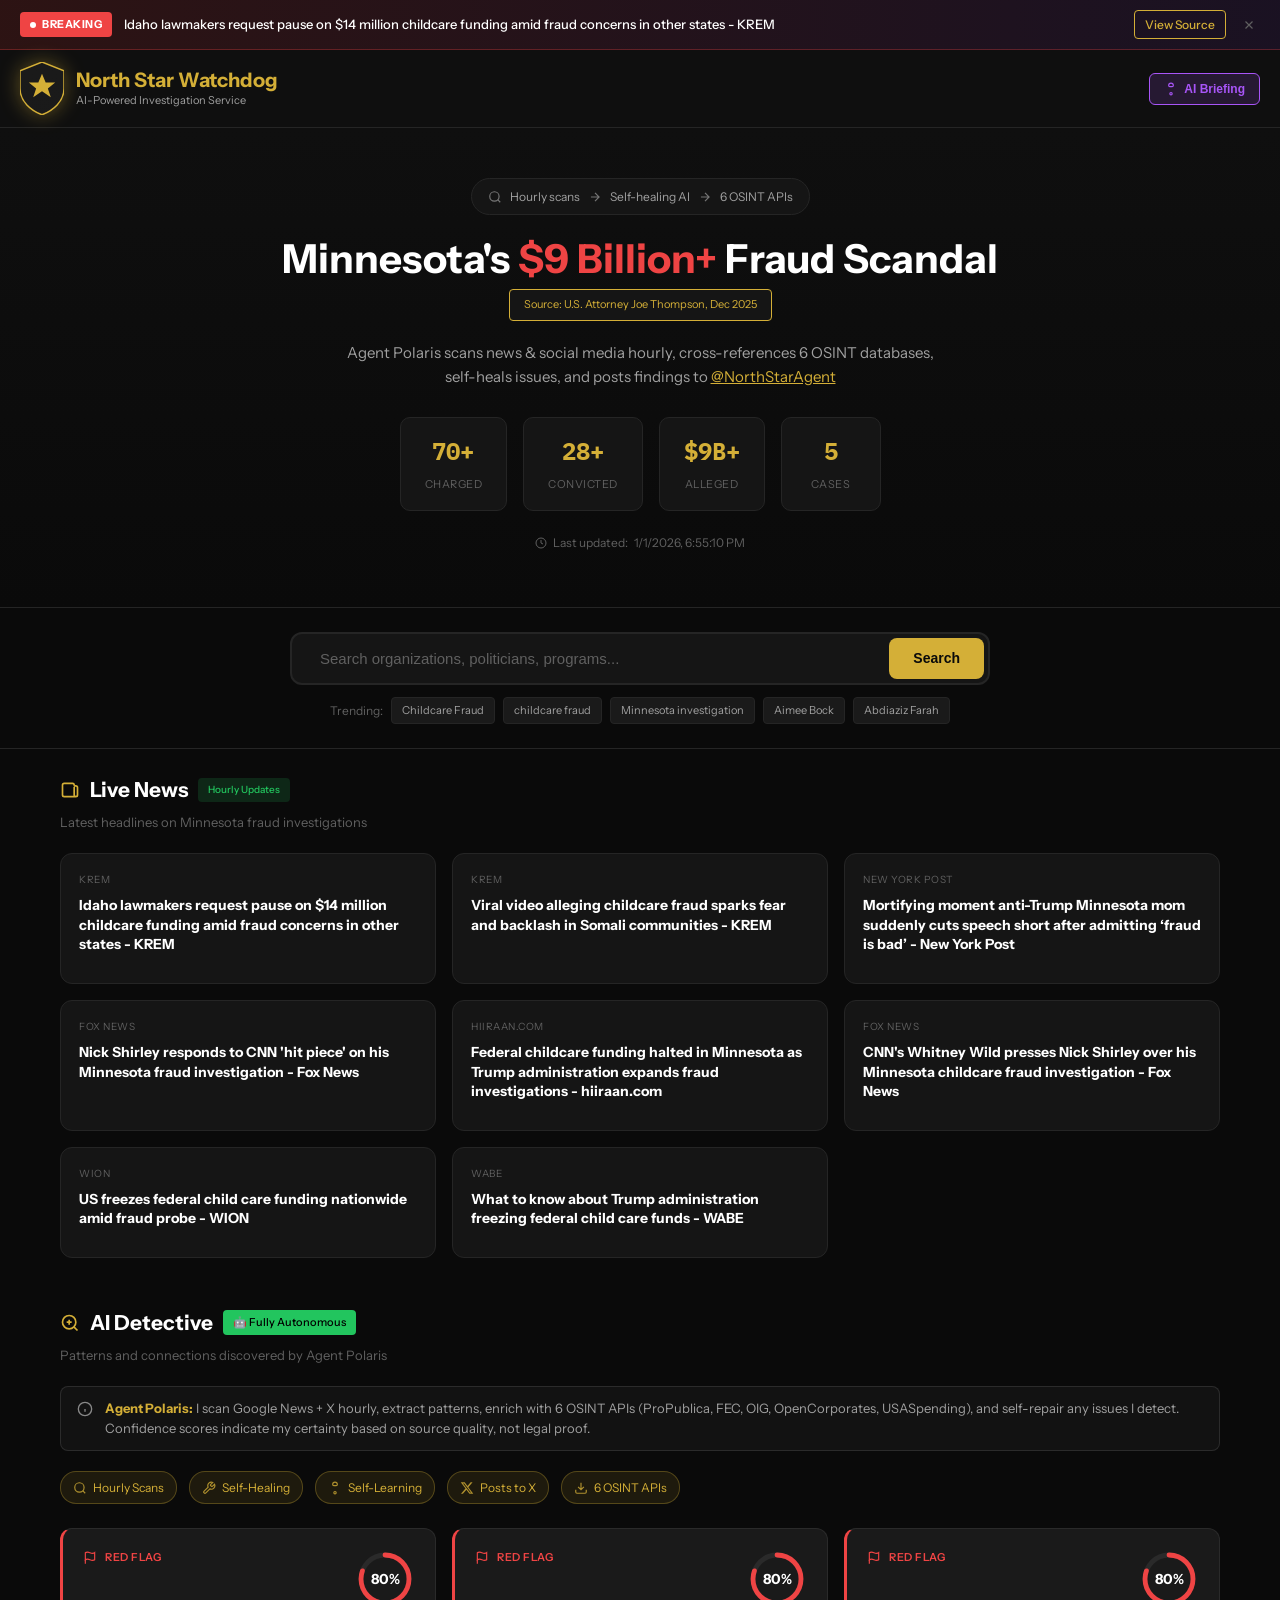
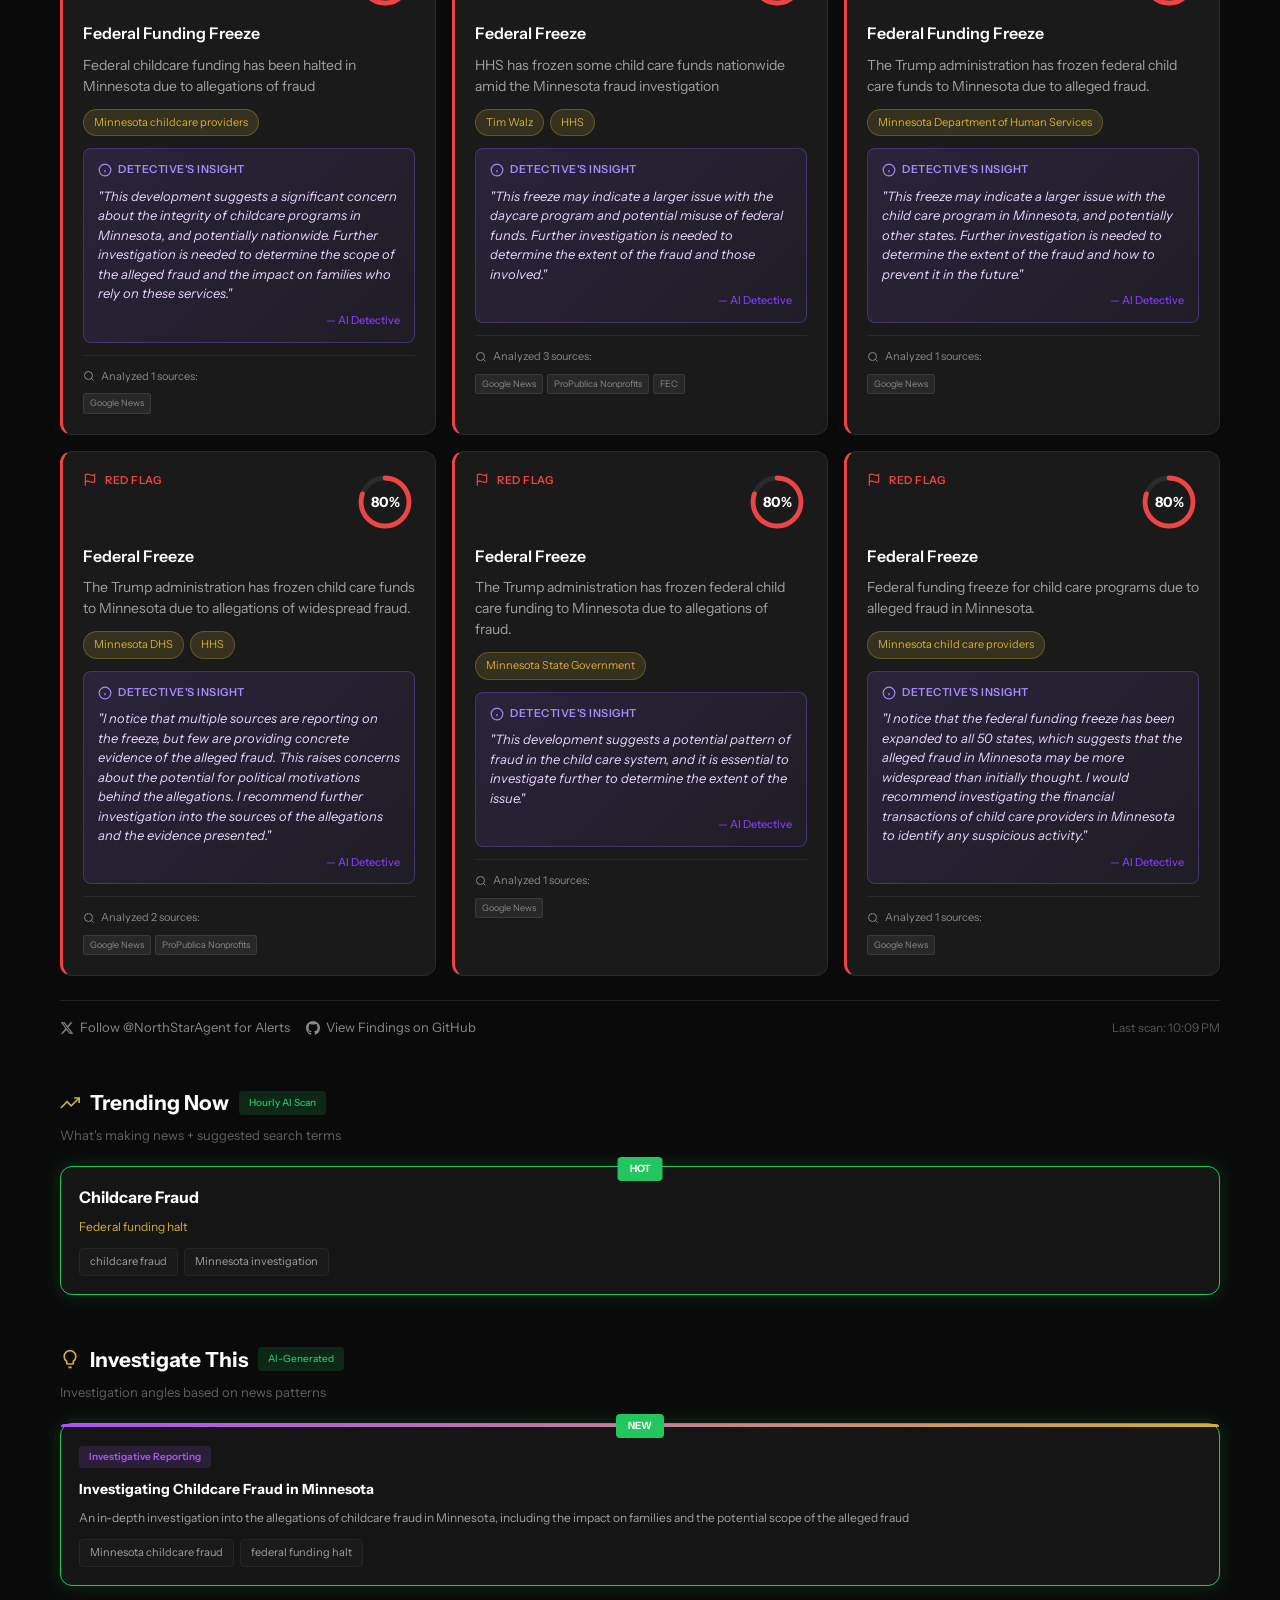
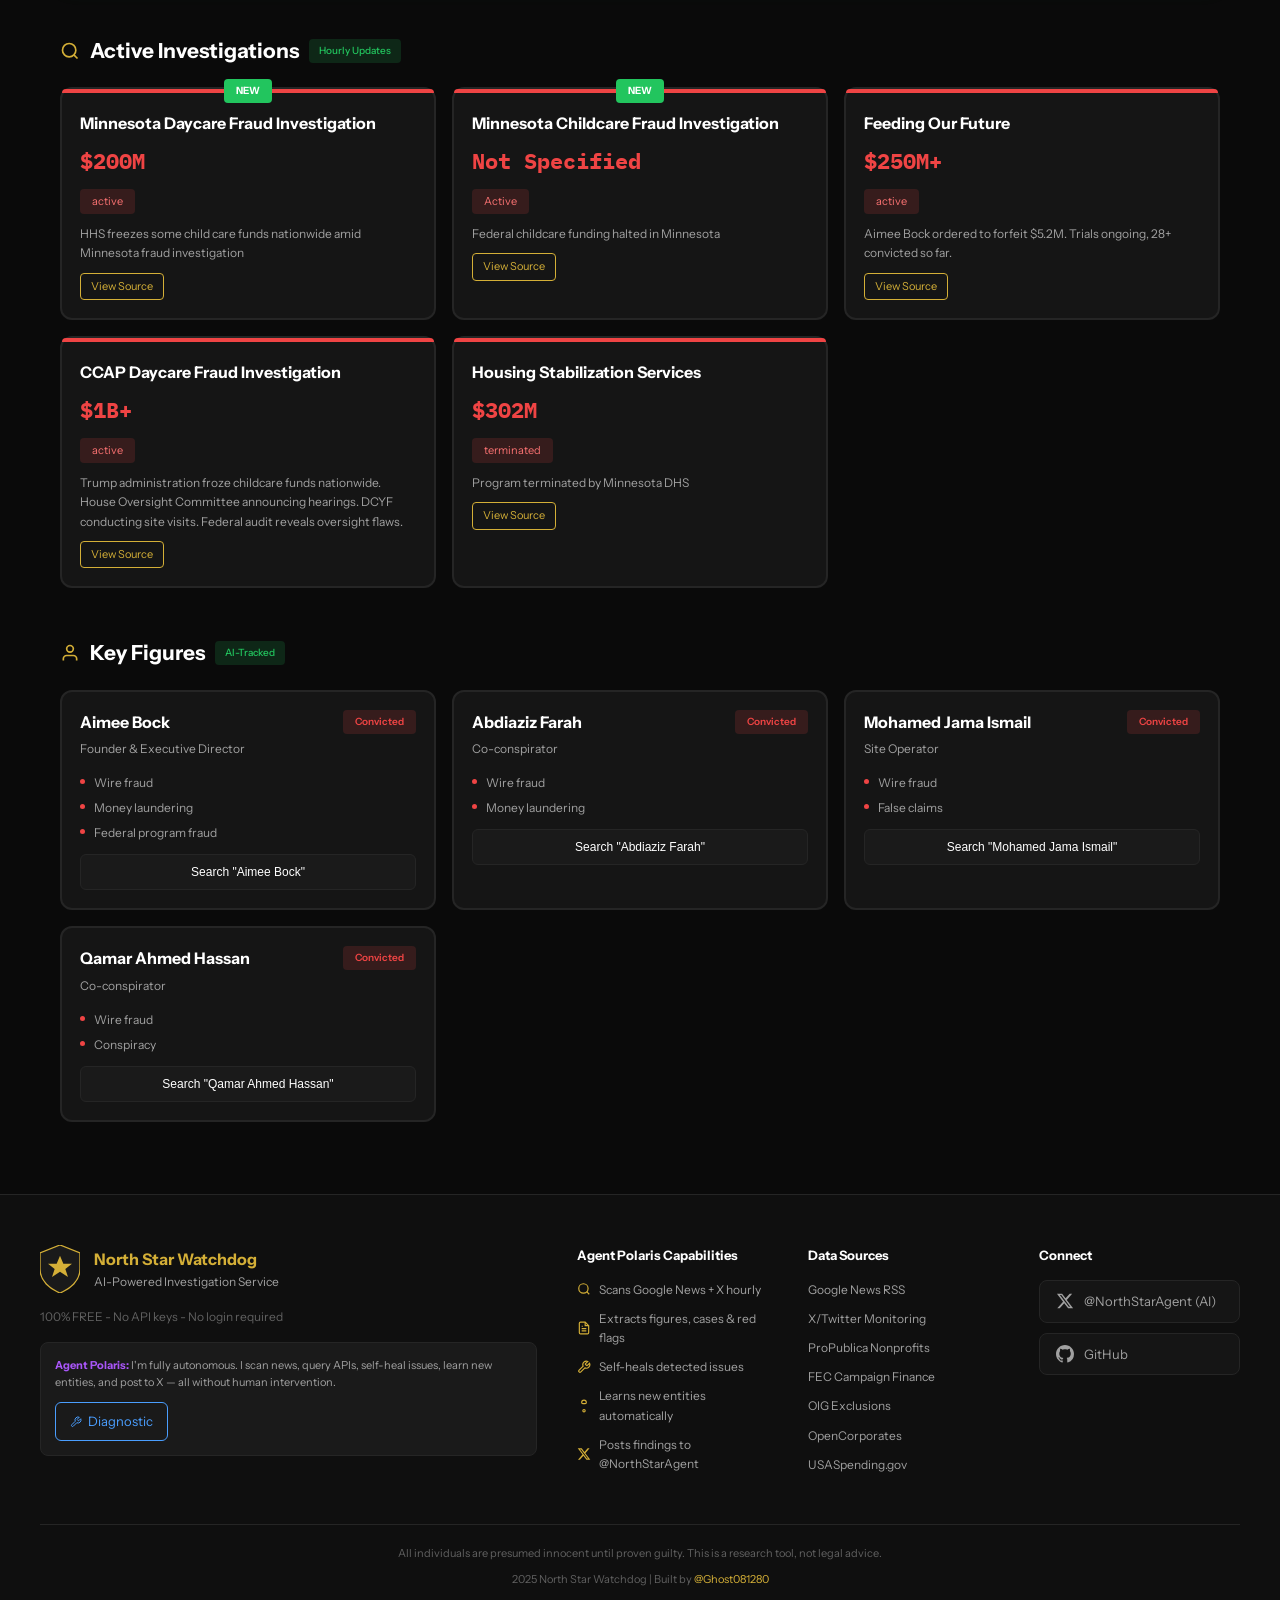
==== index.html @ 2ed059ea "Update index.html" ====
<!DOCTYPE html>
<html lang="en">
<head>
    <meta charset="UTF-8">
    <meta name="viewport" content="width=device-width, initial-scale=1.0">
    <title>North Star Watchdog | Minnesota Fraud Investigation Platform</title>
    <meta name="description" content="Track Minnesota fraud cases. AI-powered news analysis, nonprofit data from ProPublica, campaign finance from FEC, and healthcare exclusions from OIG.">
    <meta property="og:title" content="North Star Watchdog | Minnesota Fraud Tracker">
    <meta name="twitter:creator" content="@Ghost081280">
    <meta name="twitter:site" content="@NorthStarAgent">
    
    <link rel="preconnect" href="https://fonts.googleapis.com">
    <link href="https://fonts.googleapis.com/css2?family=Instrument+Sans:wght@400;500;600;700&family=IBM+Plex+Mono:wght@400;500&display=swap" rel="stylesheet">
    <link rel="icon" href="data:image/svg+xml,<svg xmlns='http://www.w3.org/2000/svg' viewBox='0 0 100 100'><polygon points='50,5 61,35 95,35 68,55 79,90 50,70 21,90 32,55 5,35 39,35' fill='%23d4af37'/></svg>">
    <link rel="stylesheet" href="styles.css">
</head>
<body>
    <!-- Breaking News -->
    <div class="breaking-banner" id="breaking-banner">
        <div class="breaking-content">
            <span class="breaking-badge"><span class="pulse-dot"></span>BREAKING</span>
            <span class="breaking-text" id="breaking-text">Loading...</span>
            <a href="#" id="breaking-source" class="breaking-source" target="_blank" rel="noopener">View Source</a>
        </div>
        <button class="breaking-close" onclick="this.parentElement.style.display='none'" aria-label="Close">
            <svg width="14" height="14" viewBox="0 0 24 24" fill="none" stroke="currentColor" stroke-width="2"><path d="M18 6L6 18M6 6l12 12"/></svg>
        </button>
    </div>

    <!-- Header -->
    <header class="header">
        <div class="header-content">
            <a href="/north-star-watchdog/" class="logo">
                <div class="logo-shield">
                    <svg viewBox="0 0 60 72" fill="none">
                        <path d="M30 0L60 12V36C60 54 45 66 30 72C15 66 0 54 0 36V12L30 0Z" fill="url(#shield-grad)" stroke="#d4af37" stroke-width="2"/>
                        <polygon points="30,16 35,28 48,28 38,36 42,48 30,40 18,48 22,36 12,28 25,28" fill="#d4af37"/>
                        <defs>
                            <linearGradient id="shield-grad" x1="30" y1="0" x2="30" y2="72">
                                <stop offset="0%" stop-color="#1a1a1a"/>
                                <stop offset="100%" stop-color="#0a0a0a"/>
                            </linearGradient>
                        </defs>
                    </svg>
                </div>
                <div class="logo-text">
                    <h1>North Star Watchdog</h1>
                    <p class="tagline">AI-Powered Investigation Service</p>
                </div>
            </a>
            <div class="header-actions">
                <button class="btn-briefing" onclick="openBriefing()">
                    <svg width="14" height="14" viewBox="0 0 24 24" fill="none" stroke="currentColor" stroke-width="2"><path d="M12 2a4 4 0 014 4c0 1.1-.9 2-2 2h-4a2 2 0 01-2-2 4 4 0 014-4z"/><circle cx="12" cy="20" r="2"/></svg>
                    AI Briefing
                </button>
            </div>
        </div>
    </header>

    <!-- Hero -->
    <section class="hero">
        <div class="hero-content">
            <div class="hero-badge">
                <svg width="14" height="14" viewBox="0 0 24 24" fill="none" stroke="currentColor" stroke-width="2"><circle cx="11" cy="11" r="8"/><path d="M21 21l-4.35-4.35"/></svg>
                Hourly scans
                <svg width="14" height="14" viewBox="0 0 24 24" fill="none" stroke="currentColor" stroke-width="2"><path d="M5 12h14M12 5l7 7-7 7"/></svg>
                Self-healing AI
                <svg width="14" height="14" viewBox="0 0 24 24" fill="none" stroke="currentColor" stroke-width="2"><path d="M5 12h14M12 5l7 7-7 7"/></svg>
                6 OSINT APIs
            </div>
            <h2 class="hero-title">Minnesota's <span class="highlight">$9 Billion+</span> Fraud Scandal</h2>
            <p class="hero-source-note">
                <a href="https://www.cbsnews.com/minnesota/news/billions-paid-out-by-medicaid-in-minnesota-may-be-fraudulent-us-attorney/" target="_blank" rel="noopener" class="source-badge">Source: U.S. Attorney Joe Thompson, Dec 2025</a>
            </p>
            <p class="hero-subtitle">Agent Polaris scans news & social media hourly, cross-references 6 OSINT databases, self-heals issues, and posts findings to <a href="https://x.com/NorthStarAgent" target="_blank" rel="noopener" style="color: #d4af37;">@NorthStarAgent</a></p>
            <div class="hero-stats">
                <div class="stat"><span class="stat-value" id="stat-charged">93+</span><span class="stat-label">Charged</span></div>
                <div class="stat"><span class="stat-value" id="stat-convicted">57+</span><span class="stat-label">Convicted</span></div>
                <div class="stat"><span class="stat-value" id="stat-alleged">$9B+</span><span class="stat-label">Alleged</span></div>
                <div class="stat"><span class="stat-value" id="stat-investigations">4</span><span class="stat-label">Cases</span></div>
            </div>
            <p class="last-updated">
                <svg width="12" height="12" viewBox="0 0 24 24" fill="none" stroke="currentColor" stroke-width="2"><circle cx="12" cy="12" r="10"/><path d="M12 6v6l4 2"/></svg>
                Last updated: <span id="last-updated-time">Loading...</span>
            </p>
        </div>
    </section>

    <!-- Search -->
    <section class="search-section" id="search-section">
        <div class="search-container">
            <div class="search-wrapper">
                <svg class="search-icon" width="20" height="20" viewBox="0 0 24 24" fill="none" stroke="currentColor" stroke-width="2"><circle cx="11" cy="11" r="8"/><path d="M21 21l-4.35-4.35"/></svg>
                <input type="text" id="search-input" class="search-input" placeholder="Search organizations, politicians, programs..." autocomplete="off">
                <button id="search-btn" class="search-btn">Search</button>
            </div>
            <div class="quick-searches" id="quick-searches">
                <span class="quick-label">Trending:</span>
            </div>
        </div>
    </section>

    <!-- AI Briefing Modal -->
    <div class="briefing-modal" id="briefing-modal">
        <div class="briefing-modal-content">
            <div class="briefing-modal-header">
                <div class="briefing-modal-title">
                    <svg width="18" height="18" viewBox="0 0 24 24" fill="none" stroke="currentColor" stroke-width="2"><path d="M12 2a4 4 0 014 4c0 1.1-.9 2-2 2h-4a2 2 0 01-2-2 4 4 0 014-4z"/><circle cx="12" cy="20" r="2"/></svg>
                    <span>AI Hourly Briefing</span>
                </div>
                <button class="briefing-modal-close" onclick="closeBriefing()">
                    <svg width="20" height="20" viewBox="0 0 24 24" fill="none" stroke="currentColor" stroke-width="2"><path d="M18 6L6 18M6 6l12 12"/></svg>
                </button>
            </div>
            <p class="briefing-modal-time" id="briefing-time"></p>
            <div class="briefing-modal-body" id="briefing-content">Loading AI briefing...</div>
        </div>
    </div>

    <!-- Results Section -->
    <section class="results-section" id="results-section" style="display: none;">
        <div class="results-header">
            <h2>Results for "<span id="results-query"></span>"</h2>
            <div class="results-actions">
                <button id="export-btn" class="action-btn">
                    <svg width="14" height="14" viewBox="0 0 24 24" fill="none" stroke="currentColor" stroke-width="2"><path d="M21 15v4a2 2 0 01-2 2H5a2 2 0 01-2-2v-4M7 10l5 5 5-5M12 15V3"/></svg>
                    Export CSV
                </button>
                <button id="close-results-btn" class="action-btn btn-close">
                    <svg width="14" height="14" viewBox="0 0 24 24" fill="none" stroke="currentColor" stroke-width="2"><path d="M18 6L6 18M6 6l12 12"/></svg>
                    Close
                </button>
            </div>
        </div>
        
        <div class="results-summary" id="results-summary"></div>
        <div class="loading-state" id="loading-state" style="display: none;">
            <div class="spinner"></div>
            <p>Searching databases and gathering research...</p>
        </div>
        <div class="results-content" id="results-content"></div>
        
        <!-- Deep Research -->
        <div class="deep-research" id="deep-research" style="display: none;">
            <div class="deep-research-header">
                <h3>
                    <svg width="18" height="18" viewBox="0 0 24 24" fill="none" stroke="currentColor" stroke-width="2"><circle cx="11" cy="11" r="8"/><path d="M21 21l-4.35-4.35"/><path d="M11 8v6M8 11h6"/></svg>
                    Deep Research
                </h3>
                <p>We found additional sources for your investigation:</p>
            </div>
            
            <!-- Video & Social Results -->
            <div class="research-category">
                <h4>
                    <svg width="16" height="16" viewBox="0 0 24 24" fill="none" stroke="currentColor" stroke-width="2"><rect x="2" y="4" width="20" height="16" rx="2"/><path d="M10 9l5 3-5 3V9z"/></svg>
                    Videos and Social
                </h4>
                <div class="research-links" id="video-links"></div>
            </div>
            
            <!-- News Results -->
            <div class="research-category">
                <h4>
                    <svg width="16" height="16" viewBox="0 0 24 24" fill="none" stroke="currentColor" stroke-width="2"><path d="M19 20H5a2 2 0 01-2-2V6a2 2 0 012-2h10a2 2 0 012 2v1M19 20a2 2 0 01-2-2V8m2 12a2 2 0 002-2V9a2 2 0 00-2-2h-2"/></svg>
                    In The News
                </h4>
                <div class="news-results" id="news-results"></div>
            </div>
            
            <!-- Public Records -->
            <div class="research-category">
                <h4>
                    <svg width="16" height="16" viewBox="0 0 24 24" fill="none" stroke="currentColor" stroke-width="2"><path d="M3 21h18M3 10h18M12 3l9 7H3l9-7z"/><path d="M5 10v11M19 10v11M9 21v-4a2 2 0 012-2h2a2 2 0 012 2v4"/></svg>
                    Public Records (ProPublica, FEC, OIG)
                </h4>
                <div class="research-links" id="court-links"></div>
            </div>
            
            <!-- AI Analysis Section -->
            <div class="ai-section">
                <h4>
                    <svg width="16" height="16" viewBox="0 0 24 24" fill="none" stroke="currentColor" stroke-width="2"><path d="M12 2a4 4 0 014 4c0 1.1-.9 2-2 2h-4a2 2 0 01-2-2 4 4 0 014-4z"/><path d="M12 8v8M8 12h8"/><circle cx="12" cy="20" r="2"/></svg>
                    Take to Your AI for Further Analysis
                </h4>
                <p class="ai-desc">We compiled all your research. Copy and paste into any AI:</p>
                
                <div class="ai-prompt-box">
                    <div class="prompt-header">
                        <span>Your Complete Research Summary</span>
                        <button id="copy-prompt-btn" class="btn-copy" onclick="copyPrompt()">
                            <svg width="14" height="14" viewBox="0 0 24 24" fill="none" stroke="currentColor" stroke-width="2"><rect x="9" y="9" width="13" height="13" rx="2"/><path d="M5 15H4a2 2 0 01-2-2V4a2 2 0 012-2h9a2 2 0 012 2v1"/></svg>
                            Copy
                        </button>
                    </div>
                    <textarea id="ai-prompt" readonly rows="10"></textarea>
                </div>
                
                <div class="ai-links" id="ai-links"></div>
            </div>
        </div>
    </section>

    <!-- Main Content -->
    <main class="main-content">
        <!-- Live News -->
        <section class="section" id="news-section">
            <div class="section-header">
                <h2>
                    <svg width="20" height="20" viewBox="0 0 24 24" fill="none" stroke="currentColor" stroke-width="2"><path d="M19 20H5a2 2 0 01-2-2V6a2 2 0 012-2h10a2 2 0 012 2v1M19 20a2 2 0 01-2-2V8m2 12a2 2 0 002-2V9a2 2 0 00-2-2h-2"/></svg>
                    Live News
                    <span class="auto-badge">Hourly Updates</span>
                </h2>
                <p class="section-sub">Latest headlines on Minnesota fraud investigations</p>
            </div>
            <div class="news-grid" id="news-grid"><p class="loading-text">Loading...</p></div>
        </section>

        <!-- AI Detective Findings -->
        <section class="section detective-section" id="detective-section">
            <div class="section-header">
                <h2>
                    <svg width="20" height="20" viewBox="0 0 24 24" fill="none" stroke="currentColor" stroke-width="2"><circle cx="11" cy="11" r="8"/><path d="M21 21l-4.35-4.35"/><path d="M11 8v6M8 11h6"/></svg>
                    AI Detective
                    <span class="auto-badge detective-badge">🤖 Fully Autonomous</span>
                </h2>
                <p class="section-sub">Patterns and connections discovered by Agent Polaris</p>
            </div>
            
            <div class="detective-disclaimer">
                <svg width="16" height="16" viewBox="0 0 24 24" fill="none" stroke="currentColor" stroke-width="2"><circle cx="12" cy="12" r="10"/><path d="M12 16v-4M12 8h.01"/></svg>
                <span><strong>Agent Polaris:</strong> I scan Google News + X hourly, extract patterns, enrich with 6 OSINT APIs (ProPublica, FEC, OIG, OpenCorporates, USASpending), and self-repair any issues I detect. Confidence scores indicate my certainty based on source quality, not legal proof.</span>
            </div>
            
            <div class="detective-capabilities">
                <div class="capability">
                    <svg width="16" height="16" viewBox="0 0 24 24" fill="none" stroke="currentColor" stroke-width="2"><circle cx="11" cy="11" r="8"/><path d="M21 21l-4.35-4.35"/></svg>
                    <span>Hourly Scans</span>
                </div>
                <div class="capability">
                    <svg width="16" height="16" viewBox="0 0 24 24" fill="none" stroke="currentColor" stroke-width="2"><path d="M14.7 6.3a1 1 0 000 1.4l1.6 1.6a1 1 0 001.4 0l3.77-3.77a6 6 0 01-7.94 7.94l-6.91 6.91a2.12 2.12 0 01-3-3l6.91-6.91a6 6 0 017.94-7.94l-3.76 3.76z"/></svg>
                    <span>Self-Healing</span>
                </div>
                <div class="capability">
                    <svg width="16" height="16" viewBox="0 0 24 24" fill="none" stroke="currentColor" stroke-width="2"><path d="M12 2a4 4 0 014 4c0 1.1-.9 2-2 2h-4a2 2 0 01-2-2 4 4 0 014-4z"/><circle cx="12" cy="20" r="2"/></svg>
                    <span>Self-Learning</span>
                </div>
                <div class="capability">
                    <svg width="16" height="16" viewBox="0 0 24 24" fill="currentColor"><path d="M18.244 2.25h3.308l-7.227 8.26 8.502 11.24H16.17l-5.214-6.817L4.99 21.75H1.68l7.73-8.835L1.254 2.25H8.08l4.713 6.231zm-1.161 17.52h1.833L7.084 4.126H5.117z"/></svg>
                    <span>Posts to X</span>
                </div>
                <div class="capability">
                    <svg width="16" height="16" viewBox="0 0 24 24" fill="none" stroke="currentColor" stroke-width="2"><path d="M21 15v4a2 2 0 01-2 2H5a2 2 0 01-2-2v-4M7 10l5 5 5-5M12 15V3"/></svg>
                    <span>6 OSINT APIs</span>
                </div>
            </div>
            
            <div class="detective-grid" id="detective-grid">
                <p class="loading-text">Agent Polaris analyzing patterns...</p>
            </div>
            
            <div class="detective-footer">
                <a href="https://x.com/NorthStarAgent" target="_blank" rel="noopener" class="detective-link">
                    <svg width="14" height="14" viewBox="0 0 24 24" fill="currentColor"><path d="M18.244 2.25h3.308l-7.227 8.26 8.502 11.24H16.17l-5.214-6.817L4.99 21.75H1.68l7.73-8.835L1.254 2.25H8.08l4.713 6.231zm-1.161 17.52h1.833L7.084 4.126H5.117z"/></svg>
                    Follow @NorthStarAgent for Alerts
                </a>
                <a href="https://github.com/Ghost081280/north-star-watchdog/issues?q=label%3Apolaris-intel" target="_blank" rel="noopener" class="detective-link">
                    <svg width="14" height="14" viewBox="0 0 24 24" fill="currentColor"><path d="M12 0C5.37 0 0 5.37 0 12c0 5.31 3.435 9.795 8.205 11.385.6.105.825-.255.825-.57 0-.285-.015-1.23-.015-2.235-3.015.555-3.795-.735-4.035-1.41-.135-.345-.72-1.41-1.23-1.695-.42-.225-1.02-.78-.015-.795.945-.015 1.62.87 1.845 1.23 1.08 1.815 2.805 1.305 3.495.99.105-.78.42-1.305.765-1.605-2.67-.3-5.46-1.335-5.46-5.925 0-1.305.465-2.385 1.23-3.225-.12-.3-.54-1.53.12-3.18 0 0 1.005-.315 3.3 1.23.96-.27 1.98-.405 3-.405s2.04.135 3 .405c2.295-1.56 3.3-1.23 3.3-1.23.66 1.65.24 2.88.12 3.18.765.84 1.23 1.905 1.23 3.225 0 4.605-2.805 5.625-5.475 5.925.435.375.81 1.095.81 2.22 0 1.605-.015 2.895-.015 3.3 0 .315.225.69.825.57A12.02 12.02 0 0024 12c0-6.63-5.37-12-12-12z"/></svg>
                    View Findings on GitHub
                </a>
                <span class="detective-timestamp">Last scan: <span id="detective-time">--</span></span>
            </div>
        </section>

        <!-- Trending -->
        <section class="section" id="trending-section">
            <div class="section-header">
                <h2>
                    <svg width="20" height="20" viewBox="0 0 24 24" fill="none" stroke="currentColor" stroke-width="2"><polyline points="23 6 13.5 15.5 8.5 10.5 1 18"/><polyline points="17 6 23 6 23 12"/></svg>
                    Trending Now
                    <span class="auto-badge">Hourly AI Scan</span>
                </h2>
                <p class="section-sub">What's making news + suggested search terms</p>
            </div>
            <div class="trending-grid" id="trending-grid"><p class="loading-text">Loading...</p></div>
        </section>

        <!-- Story Ideas -->
        <section class="section" id="stories-section">
            <div class="section-header">
                <h2>
                    <svg width="20" height="20" viewBox="0 0 24 24" fill="none" stroke="currentColor" stroke-width="2"><path d="M9 18h6M10 22h4M12 2a7 7 0 017 7c0 2.38-1.19 4.47-3 5.74V17a1 1 0 01-1 1H9a1 1 0 01-1-1v-2.26C6.19 13.47 5 11.38 5 9a7 7 0 017-7z"/></svg>
                    Investigate This
                    <span class="auto-badge">AI-Generated</span>
                </h2>
                <p class="section-sub">Investigation angles based on news patterns</p>
            </div>
            <div class="stories-grid" id="stories-grid"><p class="loading-text">Loading...</p></div>
        </section>

        <!-- Investigations -->
        <section class="section" id="investigations-section">
            <div class="section-header">
                <h2>
                    <svg width="20" height="20" viewBox="0 0 24 24" fill="none" stroke="currentColor" stroke-width="2"><circle cx="11" cy="11" r="8"/><path d="M21 21l-4.35-4.35"/></svg>
                    Active Investigations
                    <span class="auto-badge">Hourly Updates</span>
                </h2>
            </div>
            <div class="investigations-grid" id="investigations-grid"><p class="loading-text">Loading...</p></div>
        </section>

        <!-- Key Figures -->
        <section class="section" id="figures-section">
            <div class="section-header">
                <h2>
                    <svg width="20" height="20" viewBox="0 0 24 24" fill="none" stroke="currentColor" stroke-width="2"><path d="M20 21v-2a4 4 0 00-4-4H8a4 4 0 00-4 4v2"/><circle cx="12" cy="7" r="4"/></svg>
                    Key Figures
                    <span class="auto-badge">AI-Tracked</span>
                </h2>
            </div>
            <div class="figures-grid" id="figures-grid"><p class="loading-text">Loading...</p></div>
        </section>
    </main>

    <!-- Footer -->
    <footer class="footer">
        <div class="footer-container">
            <div class="footer-main">
                <div class="footer-brand">
                    <div class="footer-logo">
                        <svg viewBox="0 0 60 72" fill="none" width="40" height="48">
                            <path d="M30 0L60 12V36C60 54 45 66 30 72C15 66 0 54 0 36V12L30 0Z" fill="#1a1a1a" stroke="#d4af37" stroke-width="2"/>
                            <polygon points="30,16 35,28 48,28 38,36 42,48 30,40 18,48 22,36 12,28 25,28" fill="#d4af37"/>
                        </svg>
                        <div>
                            <strong>North Star Watchdog</strong>
                            <span>AI-Powered Investigation Service</span>
                        </div>
                    </div>
                    <p class="footer-tagline">100% FREE - No API keys - No login required</p>
                    
                    <div class="footer-ai-notice">
                        <p class="ai-disclaimer-inline"><strong>Agent Polaris:</strong> I'm fully autonomous. I scan news, query APIs, self-heal issues, learn new entities, and post to X — all without human intervention.</p>
                        <div class="footer-agent-links">
                            <a href="diagnostic/" class="agent-link-btn diagnostic-link">
                                <svg width="12" height="12" viewBox="0 0 24 24" fill="none" stroke="currentColor" stroke-width="2"><path d="M14.7 6.3a1 1 0 000 1.4l1.6 1.6a1 1 0 001.4 0l3.77-3.77a6 6 0 01-7.94 7.94l-6.91 6.91a2.12 2.12 0 01-3-3l6.91-6.91a6 6 0 017.94-7.94l-3.76 3.76z"/></svg>
                                Diagnostic
                            </a>
                        </div>
                    </div>
                </div>
                
                <div class="footer-links">
                    <div class="footer-col">
                        <h4>Agent Polaris Capabilities</h4>
                        <ul>
                            <li>
                                <svg width="14" height="14" viewBox="0 0 24 24" fill="none" stroke="currentColor" stroke-width="2"><circle cx="11" cy="11" r="8"/><path d="M21 21l-4.35-4.35"/></svg>
                                Scans Google News + X hourly
                            </li>
                            <li>
                                <svg width="14" height="14" viewBox="0 0 24 24" fill="none" stroke="currentColor" stroke-width="2"><path d="M14 2H6a2 2 0 00-2 2v16a2 2 0 002 2h12a2 2 0 002-2V8z"/><path d="M14 2v6h6M16 13H8M16 17H8M10 9H8"/></svg>
                                Extracts figures, cases & red flags
                            </li>
                            <li>
                                <svg width="14" height="14" viewBox="0 0 24 24" fill="none" stroke="currentColor" stroke-width="2"><path d="M14.7 6.3a1 1 0 000 1.4l1.6 1.6a1 1 0 001.4 0l3.77-3.77a6 6 0 01-7.94 7.94l-6.91 6.91a2.12 2.12 0 01-3-3l6.91-6.91a6 6 0 017.94-7.94l-3.76 3.76z"/></svg>
                                Self-heals detected issues
                            </li>
                            <li>
                                <svg width="14" height="14" viewBox="0 0 24 24" fill="none" stroke="currentColor" stroke-width="2"><path d="M12 2a4 4 0 014 4c0 1.1-.9 2-2 2h-4a2 2 0 01-2-2 4 4 0 014-4z"/><circle cx="12" cy="20" r="2"/></svg>
                                Learns new entities automatically
                            </li>
                            <li>
                                <svg width="14" height="14" viewBox="0 0 24 24" fill="currentColor"><path d="M18.244 2.25h3.308l-7.227 8.26 8.502 11.24H16.17l-5.214-6.817L4.99 21.75H1.68l7.73-8.835L1.254 2.25H8.08l4.713 6.231zm-1.161 17.52h1.833L7.084 4.126H5.117z"/></svg>
                                Posts findings to @NorthStarAgent
                            </li>
                        </ul>
                    </div>
                    
                    <div class="footer-col">
                        <h4>Data Sources</h4>
                        <ul>
                            <li><a href="https://news.google.com" target="_blank" rel="noopener">Google News RSS</a></li>
                            <li><a href="https://x.com/NorthStarAgent" target="_blank" rel="noopener">X/Twitter Monitoring</a></li>
                            <li><a href="https://projects.propublica.org/nonprofits/" target="_blank" rel="noopener">ProPublica Nonprofits</a></li>
                            <li><a href="https://www.fec.gov" target="_blank" rel="noopener">FEC Campaign Finance</a></li>
                            <li><a href="https://exclusions.oig.hhs.gov" target="_blank" rel="noopener">OIG Exclusions</a></li>
                            <li><a href="https://opencorporates.com" target="_blank" rel="noopener">OpenCorporates</a></li>
                            <li><a href="https://usaspending.gov" target="_blank" rel="noopener">USASpending.gov</a></li>
                        </ul>
                    </div>
                    
                    <div class="footer-col">
                        <h4>Connect</h4>
                        <div class="footer-social">
                            <a href="https://x.com/NorthStarAgent" target="_blank" rel="noopener" class="social-link">
                                <svg width="18" height="18" viewBox="0 0 24 24" fill="currentColor"><path d="M18.244 2.25h3.308l-7.227 8.26 8.502 11.24H16.17l-5.214-6.817L4.99 21.75H1.68l7.73-8.835L1.254 2.25H8.08l4.713 6.231zm-1.161 17.52h1.833L7.084 4.126H5.117z"/></svg>
                                @NorthStarAgent (AI)
                            </a>
                            <a href="https://github.com/Ghost081280/north-star-watchdog" target="_blank" rel="noopener" class="social-link">
                                <svg width="18" height="18" viewBox="0 0 24 24" fill="currentColor"><path d="M12 0C5.37 0 0 5.37 0 12c0 5.31 3.435 9.795 8.205 11.385.6.105.825-.255.825-.57 0-.285-.015-1.23-.015-2.235-3.015.555-3.795-.735-4.035-1.41-.135-.345-.72-1.41-1.23-1.695-.42-.225-1.02-.78-.015-.795.945-.015 1.62.87 1.845 1.23 1.08 1.815 2.805 1.305 3.495.99.105-.78.42-1.305.765-1.605-2.67-.3-5.46-1.335-5.46-5.925 0-1.305.465-2.385 1.23-3.225-.12-.3-.54-1.53.12-3.18 0 0 1.005-.315 3.3 1.23.96-.27 1.98-.405 3-.405s2.04.135 3 .405c2.295-1.56 3.3-1.23 3.3-1.23.66 1.65.24 2.88.12 3.18.765.84 1.23 1.905 1.23 3.225 0 4.605-2.805 5.625-5.475 5.925.435.375.81 1.095.81 2.22 0 1.605-.015 2.895-.015 3.3 0 .315.225.69.825.57A12.02 12.02 0 0024 12c0-6.63-5.37-12-12-12z"/></svg>
                                GitHub
                            </a>
                        </div>
                    </div>
                </div>
            </div>
            
            <div class="footer-bottom">
                <p class="legal-line">All individuals are presumed innocent until proven guilty. This is a research tool, not legal advice.</p>
                <p class="copyright">2025 North Star Watchdog | Built by <a href="https://x.com/Ghost081280" target="_blank" rel="noopener">@Ghost081280</a></p>
            </div>
        </div>
    </footer>

    <!-- Back to Top Button -->
    <button class="back-to-top" id="back-to-top" onclick="window.scrollTo({top:0,behavior:'smooth'})" aria-label="Back to top">
        <svg width="20" height="20" viewBox="0 0 24 24" fill="none" stroke="currentColor" stroke-width="2"><path d="M18 15l-6-6-6 6"/></svg>
    </button>

    <!-- Modular JavaScript Files - UPDATED PATHS -->
    <script src="app/app-core.js"></script>
    <script src="app/app-search.js"></script>
    <script src="app/app-render.js"></script>
    <script src="app/app-research.js"></script>
</body>
</html>
---- styles.css ----
/* ============================================
   NORTH STAR WATCHDOG V5 - COMPLETE STYLES
   ============================================ */

:root {
    --bg: #0a0a0a;
    --bg2: #0f0f0f;
    --bg3: #151515;
    --bg4: #1a1a1a;
    --border: #252525;
    --border2: #353535;
    --gold: #d4af37;
    --gold2: #e8c547;
    --gold-bg: rgba(212,175,55,0.15);
    --red: #ef4444;
    --red2: #f87171;
    --red-bg: rgba(239,68,68,0.15);
    --green: #22c55e;
    --green-bg: rgba(34,197,94,0.15);
    --purple: #a855f7;
    --purple-bg: rgba(168,85,247,0.15);
    --blue: #3b82f6;
    --text: #ffffff;
    --text2: #a0a0a0;
    --text3: #606060;
    --font: 'Instrument Sans', -apple-system, sans-serif;
    --mono: 'IBM Plex Mono', monospace;
}

*, *::before, *::after { box-sizing: border-box; margin: 0; padding: 0; }
html { scroll-behavior: smooth; }
body { font-family: var(--font); background: var(--bg); color: var(--text); line-height: 1.6; }

/* ============================================
   BREAKING BANNER
   ============================================ */
.breaking-banner {
    background: linear-gradient(90deg, rgba(239,68,68,0.15), rgba(168,85,247,0.1));
    border-bottom: 1px solid rgba(239,68,68,0.3);
    padding: 10px 20px;
    display: flex;
    align-items: center;
    justify-content: space-between;
    gap: 12px;
}

.breaking-content {
    display: flex;
    align-items: center;
    gap: 12px;
    flex-wrap: wrap;
    flex: 1;
}

.breaking-badge {
    display: inline-flex;
    align-items: center;
    gap: 6px;
    background: var(--red);
    color: white;
    padding: 4px 10px;
    border-radius: 4px;
    font-size: 11px;
    font-weight: 700;
    text-transform: uppercase;
    letter-spacing: 0.5px;
}

.pulse-dot {
    width: 6px;
    height: 6px;
    background: white;
    border-radius: 50%;
    animation: pulse 1.5s infinite;
}

@keyframes pulse {
    0%, 100% { opacity: 1; transform: scale(1); }
    50% { opacity: 0.5; transform: scale(0.8); }
}

.breaking-text {
    flex: 1;
    font-size: 13px;
    font-weight: 500;
    min-width: 200px;
}

.breaking-source {
    color: var(--gold);
    text-decoration: none;
    font-size: 12px;
    font-weight: 500;
    padding: 4px 10px;
    border: 1px solid var(--gold);
    border-radius: 4px;
    transition: all 0.2s;
}

.breaking-source:hover {
    background: var(--gold);
    color: var(--bg);
}

.auto-update-badge {
    display: inline-flex;
    align-items: center;
    gap: 4px;
    background: var(--purple-bg);
    color: var(--purple);
    padding: 4px 10px;
    border-radius: 4px;
    font-size: 10px;
    font-weight: 500;
}

.breaking-close {
    background: none;
    border: none;
    color: var(--text3);
    cursor: pointer;
    padding: 4px;
    display: flex;
    align-items: center;
    justify-content: center;
    transition: color 0.2s;
}

.breaking-close:hover { color: var(--text); }

/* ============================================
   HEADER
   ============================================ */
.header {
    background: var(--bg2);
    border-bottom: 1px solid var(--border);
    padding: 12px 20px;
    position: sticky;
    top: 0;
    z-index: 100;
}

.header-content {
    max-width: 1400px;
    margin: 0 auto;
    display: flex;
    justify-content: space-between;
    align-items: center;
    gap: 16px;
}

.logo {
    display: flex;
    align-items: center;
    gap: 12px;
    text-decoration: none;
}

.logo-shield {
    width: 44px;
    height: 53px;
    filter: drop-shadow(0 0 10px rgba(212,175,55,0.4));
}

.logo-text h1 {
    font-size: 1.25rem;
    color: var(--gold);
    line-height: 1.2;
    font-weight: 700;
}

.tagline {
    font-size: 11px;
    color: var(--text2);
    font-weight: 400;
}

.header-actions {
    display: flex;
    align-items: center;
    gap: 12px;
}

.btn-report {
    display: inline-flex;
    align-items: center;
    gap: 6px;
    background: var(--red-bg);
    border: 1px solid var(--red);
    color: var(--red2);
    padding: 8px 14px;
    border-radius: 6px;
    font-size: 12px;
    font-weight: 600;
    text-decoration: none;
    transition: all 0.2s;
}

.btn-report:hover {
    background: var(--red);
    color: white;
}

.header-badges {
    display: none;
}

.badge {
    padding: 4px 10px;
    border-radius: 4px;
    font-size: 10px;
    font-weight: 600;
    text-transform: uppercase;
    letter-spacing: 0.5px;
}

.badge-free {
    background: var(--green-bg);
    color: var(--green);
    border: 1px solid var(--green);
}

.badge-live {
    display: inline-flex;
    align-items: center;
    gap: 4px;
    background: var(--red-bg);
    color: var(--red2);
    border: 1px solid var(--red);
}

.live-dot {
    width: 6px;
    height: 6px;
    background: var(--red);
    border-radius: 50%;
    animation: pulse 1.5s infinite;
}

/* ============================================
   HERO
   ============================================ */
.hero {
    background: linear-gradient(180deg, var(--bg2) 0%, var(--bg) 100%);
    padding: 50px 20px;
    text-align: center;
    border-bottom: 1px solid var(--border);
}

.hero-content {
    max-width: 800px;
    margin: 0 auto;
}

.hero-badge {
    display: inline-flex;
    align-items: center;
    gap: 8px;
    background: var(--bg3);
    border: 1px solid var(--border);
    color: var(--text2);
    padding: 8px 16px;
    border-radius: 20px;
    font-size: 12px;
    margin-bottom: 20px;
    flex-wrap: wrap;
    justify-content: center;
}

.hero-badge svg {
    opacity: 0.7;
}

.hero-title {
    font-size: clamp(1.75rem, 5vw, 2.5rem);
    font-weight: 700;
    margin-bottom: 16px;
    line-height: 1.2;
}

.hero-title .highlight {
    color: var(--red);
}

.hero-subtitle {
    color: var(--text2);
    font-size: 15px;
    margin-bottom: 28px;
    max-width: 600px;
    margin-left: auto;
    margin-right: auto;
}

.hero-subtitle strong {
    color: var(--gold);
}

.hero-stats {
    display: flex;
    justify-content: center;
    gap: 16px;
    flex-wrap: wrap;
    margin-bottom: 20px;
}

.stat {
    padding: 14px 24px;
    background: var(--bg3);
    border: 1px solid var(--border);
    border-radius: 10px;
    min-width: 100px;
}

.stat-value {
    display: block;
    font-size: 1.5rem;
    font-weight: 700;
    color: var(--gold);
    font-family: var(--mono);
}

.stat-label {
    font-size: 11px;
    color: var(--text3);
    text-transform: uppercase;
    letter-spacing: 0.5px;
}

.last-updated {
    display: inline-flex;
    align-items: center;
    gap: 6px;
    color: var(--text3);
    font-size: 12px;
}

/* ============================================
   AI BRIEFING BUTTON & MODAL
   ============================================ */
.btn-briefing {
    display: inline-flex;
    align-items: center;
    gap: 6px;
    background: var(--purple-bg);
    border: 1px solid var(--purple);
    color: var(--purple);
    padding: 8px 14px;
    border-radius: 6px;
    font-size: 12px;
    font-weight: 600;
    cursor: pointer;
    transition: all 0.2s;
}

.btn-briefing:hover {
    background: var(--purple);
    color: white;
}

.briefing-modal {
    display: none;
    position: fixed;
    top: 0;
    left: 0;
    right: 0;
    bottom: 0;
    background: rgba(0,0,0,0.8);
    z-index: 1000;
    align-items: center;
    justify-content: center;
    padding: 20px;
}

.briefing-modal.active {
    display: flex;
}

.briefing-modal-content {
    background: var(--bg2);
    border: 1px solid var(--purple);
    border-radius: 16px;
    max-width: 600px;
    width: 100%;
    max-height: 80vh;
    overflow: hidden;
    animation: modalSlide 0.3s ease;
}

@keyframes modalSlide {
    from {
        opacity: 0;
        transform: translateY(-20px);
    }
    to {
        opacity: 1;
        transform: translateY(0);
    }
}

.briefing-modal-header {
    display: flex;
    justify-content: space-between;
    align-items: center;
    padding: 16px 20px;
    border-bottom: 1px solid var(--border);
    background: var(--bg3);
}

.briefing-modal-title {
    display: flex;
    align-items: center;
    gap: 10px;
    font-size: 16px;
    font-weight: 600;
    color: var(--purple);
}

.briefing-modal-close {
    background: none;
    border: none;
    color: var(--text3);
    cursor: pointer;
    padding: 4px;
    display: flex;
    align-items: center;
    justify-content: center;
    transition: color 0.2s;
}

.briefing-modal-close:hover {
    color: var(--text);
}

.briefing-modal-time {
    padding: 12px 20px 0;
    font-size: 11px;
    color: var(--text3);
    font-family: var(--mono);
}

.briefing-modal-body {
    padding: 16px 20px 24px;
    color: var(--text2);
    font-size: 14px;
    line-height: 1.7;
    overflow-y: auto;
    max-height: 50vh;
}

/* ============================================
   SEARCH
   ============================================ */
.search-section {
    padding: 24px 20px;
    background: var(--bg);
    position: sticky;
    top: 77px;
    z-index: 90;
    border-bottom: 1px solid var(--border);
}

.search-container {
    max-width: 700px;
    margin: 0 auto;
}

.search-wrapper {
    display: flex;
    background: var(--bg3);
    border: 2px solid var(--border);
    border-radius: 12px;
    padding: 4px;
    transition: border-color 0.2s;
}

.search-wrapper:focus-within {
    border-color: var(--gold);
}

.search-icon {
    padding: 0 12px;
    color: var(--text3);
    align-self: center;
}

.search-input {
    flex: 1;
    background: none;
    border: none;
    color: var(--text);
    font-size: 15px;
    padding: 12px 0;
    outline: none;
}

.search-input::placeholder {
    color: var(--text3);
}

.search-btn {
    background: var(--gold);
    color: var(--bg);
    border: none;
    padding: 12px 24px;
    border-radius: 8px;
    font-weight: 600;
    font-size: 14px;
    cursor: pointer;
    transition: background 0.2s;
}

.search-btn:hover {
    background: var(--gold2);
}

.quick-searches {
    display: flex;
    align-items: center;
    gap: 8px;
    margin-top: 12px;
    flex-wrap: wrap;
    justify-content: center;
}

.quick-label {
    color: var(--text3);
    font-size: 12px;
}

.quick-tag, .search-tag {
    padding: 4px 10px;
    background: var(--bg4);
    border: 1px solid var(--border);
    border-radius: 4px;
    font-size: 11px;
    color: var(--text2);
    cursor: pointer;
    transition: all 0.2s;
}

.quick-tag:hover, .search-tag:hover {
    border-color: var(--gold);
    color: var(--gold);
}

/* ============================================
   RESULTS SECTION
   ============================================ */
.results-section {
    max-width: 1100px;
    margin: 24px auto;
    padding: 24px;
    background: var(--bg2);
    border: 1px solid var(--border);
    border-radius: 16px;
    display: none;
}

.results-header {
    display: flex;
    justify-content: space-between;
    align-items: center;
    flex-wrap: wrap;
    gap: 12px;
    margin-bottom: 20px;
    padding-bottom: 16px;
    border-bottom: 1px solid var(--border);
}

.results-header h2 {
    font-size: 1.1rem;
    font-weight: 600;
}

.results-header span {
    color: var(--gold);
}

.results-actions {
    display: flex;
    gap: 8px;
    flex-wrap: wrap;
}

.action-btn {
    display: inline-flex;
    align-items: center;
    gap: 6px;
    padding: 8px 14px;
    border-radius: 6px;
    font-size: 12px;
    font-weight: 500;
    cursor: pointer;
    border: 1px solid var(--border);
    background: var(--bg3);
    color: var(--text);
    transition: all 0.2s;
}

.action-btn:hover {
    border-color: var(--gold);
}

.btn-close:hover {
    border-color: var(--red);
    color: var(--red);
}

.results-summary {
    display: grid;
    grid-template-columns: repeat(auto-fit, minmax(100px, 1fr));
    gap: 10px;
    margin-bottom: 20px;
}

.summary-card {
    background: var(--bg3);
    border: 1px solid var(--border);
    border-radius: 8px;
    padding: 14px;
    text-align: center;
}

.summary-card .count {
    display: block;
    font-size: 1.4rem;
    font-weight: 700;
    color: var(--gold);
    font-family: var(--mono);
}

.summary-card .label {
    font-size: 11px;
    color: var(--text2);
}

.loading-state {
    text-align: center;
    padding: 40px;
}

.spinner {
    width: 36px;
    height: 36px;
    border: 3px solid var(--border);
    border-top-color: var(--gold);
    border-radius: 50%;
    margin: 0 auto 12px;
    animation: spin 1s linear infinite;
}

@keyframes spin {
    to { transform: rotate(360deg); }
}

.loading-state p {
    color: var(--text2);
    font-size: 13px;
}

/* Result Groups */
.result-group {
    background: var(--bg3);
    border: 1px solid var(--border);
    border-radius: 10px;
    margin-bottom: 14px;
    overflow: hidden;
}

.flagged-group {
    border-color: var(--red);
}

.group-header {
    display: flex;
    justify-content: space-between;
    align-items: center;
    padding: 12px 16px;
    background: var(--bg4);
    border-bottom: 1px solid var(--border);
    font-weight: 600;
    font-size: 13px;
}

.group-count {
    background: var(--gold);
    color: var(--bg);
    padding: 2px 10px;
    border-radius: 4px;
    font-size: 11px;
}

.group-items {
    max-height: 300px;
    overflow-y: auto;
}

.result-item {
    padding: 14px 16px;
    border-bottom: 1px solid var(--border);
}

.result-item:last-child {
    border-bottom: none;
}

.result-item.flagged {
    border-left: 3px solid var(--red);
    background: var(--red-bg);
}

.item-header {
    display: flex;
    justify-content: space-between;
    gap: 12px;
    margin-bottom: 4px;
}

.item-name {
    font-weight: 600;
    font-size: 13px;
}

.item-amount {
    color: var(--gold);
    font-family: var(--mono);
    font-size: 12px;
}

.item-status {
    display: inline-block;
    padding: 2px 8px;
    background: var(--red-bg);
    color: var(--red);
    border-radius: 4px;
    font-size: 10px;
    margin-bottom: 4px;
}

.item-desc {
    color: var(--text2);
    font-size: 12px;
    margin-bottom: 6px;
}

.item-meta {
    display: flex;
    gap: 12px;
    font-size: 11px;
    color: var(--text3);
}

.item-meta a {
    color: var(--blue);
    text-decoration: none;
}

.item-meta a:hover {
    text-decoration: underline;
}

.no-results {
    text-align: center;
    padding: 40px;
    color: var(--text3);
}

/* ============================================
   DEEP RESEARCH
   ============================================ */
.deep-research {
    margin-top: 24px;
    padding-top: 24px;
    border-top: 2px solid var(--gold);
    display: none;
}

.deep-research-header {
    margin-bottom: 20px;
}

.deep-research-header h3 {
    display: flex;
    align-items: center;
    gap: 8px;
    font-size: 1.1rem;
    color: var(--gold);
    margin-bottom: 6px;
}

.deep-research-header p {
    color: var(--text2);
    font-size: 13px;
}

.research-category {
    margin-bottom: 24px;
}

.research-category h4 {
    display: flex;
    align-items: center;
    gap: 8px;
    font-size: 14px;
    margin-bottom: 12px;
    color: var(--text);
}

.research-category h4 svg {
    color: var(--gold);
}

.research-links {
    display: flex;
    flex-wrap: wrap;
    gap: 8px;
}

.research-link {
    display: inline-flex;
    align-items: center;
    gap: 6px;
    padding: 10px 14px;
    background: var(--bg3);
    border: 1px solid var(--border);
    border-radius: 8px;
    color: var(--text);
    text-decoration: none;
    font-size: 12px;
    transition: all 0.2s;
}

.research-link:hover {
    border-color: var(--gold);
    background: var(--bg4);
}

.research-link svg {
    color: var(--gold);
}

/* News Results in Deep Research */
.news-results {
    display: grid;
    grid-template-columns: repeat(auto-fit, minmax(280px, 1fr));
    gap: 10px;
}

.news-result-card {
    display: block;
    padding: 14px;
    background: var(--bg3);
    border: 1px solid var(--border);
    border-radius: 8px;
    text-decoration: none;
    transition: all 0.2s;
}

.news-result-card:hover {
    border-color: var(--gold);
    transform: translateY(-2px);
}

.news-result-source {
    font-size: 10px;
    color: var(--gold);
    text-transform: uppercase;
    margin-bottom: 4px;
}

.news-result-title {
    font-size: 13px;
    color: var(--text);
    line-height: 1.4;
    margin-bottom: 6px;
}

.news-result-date {
    font-size: 10px;
    color: var(--text3);
    font-family: var(--mono);
}

/* AI Section */
.ai-section {
    background: linear-gradient(135deg, var(--purple-bg), rgba(59,130,246,0.1));
    border: 1px solid var(--purple);
    border-radius: 12px;
    padding: 20px;
}

.ai-section h4 {
    display: flex;
    align-items: center;
    gap: 8px;
    font-size: 14px;
    color: var(--purple);
    margin-bottom: 8px;
}

.ai-desc {
    color: var(--text2);
    font-size: 12px;
    margin-bottom: 14px;
}

.ai-prompt-box {
    background: var(--bg);
    border: 1px solid var(--border);
    border-radius: 8px;
    margin-bottom: 16px;
    overflow: hidden;
}

.prompt-header {
    display: flex;
    justify-content: space-between;
    align-items: center;
    padding: 10px 14px;
    background: var(--bg3);
    border-bottom: 1px solid var(--border);
    font-size: 12px;
    color: var(--text2);
}

.btn-copy {
    display: inline-flex;
    align-items: center;
    gap: 6px;
    padding: 6px 12px;
    background: var(--gold);
    color: var(--bg);
    border: none;
    border-radius: 4px;
    font-size: 11px;
    font-weight: 600;
    cursor: pointer;
    transition: background 0.2s;
}

.btn-copy:hover {
    background: var(--gold2);
}

.ai-prompt-box textarea {
    width: 100%;
    background: var(--bg);
    border: none;
    color: var(--text);
    font-family: var(--mono);
    font-size: 11px;
    padding: 14px;
    resize: none;
    outline: none;
}

.ai-links {
    display: flex;
    flex-wrap: wrap;
    gap: 10px;
}

.ai-link {
    display: inline-flex;
    align-items: center;
    gap: 8px;
    padding: 12px 20px;
    background: var(--bg3);
    border: 2px solid var(--border);
    border-radius: 10px;
    color: var(--text);
    text-decoration: none;
    font-size: 14px;
    font-weight: 600;
    transition: all 0.2s;
}

.ai-link:hover {
    border-color: var(--purple);
    background: var(--purple-bg);
    transform: translateY(-2px);
}

/* Deep Research Trigger */
.deep-research-trigger {
    margin-top: 24px;
    padding: 24px;
    background: linear-gradient(135deg, var(--purple-bg), rgba(59,130,246,0.1));
    border: 2px dashed var(--purple);
    border-radius: 12px;
    text-align: center;
}

.btn-deep-research {
    display: inline-flex;
    align-items: center;
    gap: 10px;
    padding: 14px 28px;
    background: var(--purple);
    color: white;
    border: none;
    border-radius: 10px;
    font-size: 15px;
    font-weight: 600;
    cursor: pointer;
    transition: all 0.2s;
    margin-bottom: 10px;
}

.btn-deep-research:hover {
    background: #9333ea;
    transform: translateY(-2px);
    box-shadow: 0 4px 20px rgba(168,85,247,0.4);
}

.deep-research-trigger p {
    color: var(--text2);
    font-size: 13px;
}

/* AI Analysis Result */
.ai-analysis-result {
    background: var(--bg3);
    border: 1px solid var(--border);
    border-radius: 10px;
    padding: 20px;
    margin-bottom: 20px;
}

.ai-analysis-result h5 {
    display: flex;
    align-items: center;
    gap: 8px;
    font-size: 14px;
    color: var(--gold);
    margin-bottom: 14px;
    padding-bottom: 10px;
    border-bottom: 1px solid var(--border);
}

.analysis-content {
    color: var(--text2);
    font-size: 13px;
    line-height: 1.7;
}

.analysis-content strong {
    color: var(--text);
}

.analysis-content h5, .analysis-content h6 {
    color: var(--gold);
    margin: 16px 0 8px;
    font-size: 13px;
}

.analysis-content p {
    margin-bottom: 8px;
}

.ai-error {
    padding: 16px;
    background: var(--red-bg);
    border: 1px solid var(--red);
    border-radius: 8px;
    color: var(--text2);
    font-size: 13px;
}

.research-loading {
    text-align: center;
    padding: 30px;
}

.research-loading p {
    color: var(--text2);
    font-size: 13px;
    margin-top: 10px;
}

.no-news {
    color: var(--text3);
    font-size: 13px;
    padding: 20px;
    text-align: center;
}

/* ============================================
   MAIN CONTENT SECTIONS
   ============================================ */
.main-content {
    max-width: 1200px;
    margin: 0 auto;
    padding: 24px 20px;
}

.section {
    margin-bottom: 48px;
}

.section-header {
    margin-bottom: 20px;
}

.section-header h2 {
    display: flex;
    align-items: center;
    gap: 10px;
    font-size: 1.3rem;
    margin-bottom: 6px;
}

.section-header h2 svg {
    color: var(--gold);
}

.auto-badge {
    font-size: 10px;
    background: var(--green-bg);
    color: var(--green);
    padding: 4px 10px;
    border-radius: 4px;
    font-weight: 500;
}

.section-sub {
    color: var(--text3);
    font-size: 13px;
}

.loading-text, .empty {
    color: var(--text3);
    text-align: center;
    padding: 40px;
}

/* News Grid */
.news-grid {
    display: grid;
    grid-template-columns: repeat(auto-fit, minmax(280px, 1fr));
    gap: 16px;
}

.news-card {
    background: var(--bg3);
    border: 1px solid var(--border);
    border-radius: 12px;
    padding: 18px;
    transition: all 0.2s;
}

.news-card:hover {
    border-color: var(--gold);
    transform: translateY(-2px);
}

.news-source {
    font-size: 10px;
    color: var(--text3);
    text-transform: uppercase;
    letter-spacing: 0.5px;
    margin-bottom: 8px;
}

.news-title {
    font-size: 14px;
    margin-bottom: 10px;
    line-height: 1.4;
}

.news-title a {
    color: var(--text);
    text-decoration: none;
}

.news-title a:hover {
    color: var(--gold);
}

.news-date {
    font-size: 11px;
    color: var(--text3);
    font-family: var(--mono);
}

/* Trending Grid */
.trending-grid {
    display: grid;
    grid-template-columns: repeat(auto-fit, minmax(280px, 1fr));
    gap: 16px;
}

.trending-card {
    background: var(--bg3);
    border: 1px solid var(--border);
    border-radius: 12px;
    padding: 18px;
    transition: all 0.2s;
}

.trending-card:hover {
    border-color: var(--gold);
}

.trending-topic {
    font-size: 16px;
    margin-bottom: 6px;
}

.trending-reason {
    color: var(--gold);
    font-size: 12px;
    margin-bottom: 12px;
}

.trending-searches {
    display: flex;
    flex-wrap: wrap;
    gap: 6px;
}

/* Stories Grid */
.stories-grid {
    display: grid;
    grid-template-columns: repeat(auto-fit, minmax(280px, 1fr));
    gap: 16px;
}

.story-card {
    background: var(--bg3);
    border: 1px solid var(--border);
    border-radius: 12px;
    padding: 18px;
    position: relative;
    transition: all 0.2s;
}

.story-card::before {
    content: '';
    position: absolute;
    top: 0;
    left: 0;
    right: 0;
    height: 3px;
    background: linear-gradient(90deg, var(--purple), var(--gold));
    border-radius: 12px 12px 0 0;
}

.story-card:hover {
    border-color: var(--gold);
}

.story-badge {
    display: inline-block;
    padding: 3px 10px;
    background: var(--purple-bg);
    color: var(--purple);
    border-radius: 4px;
    font-size: 10px;
    font-weight: 600;
    margin-bottom: 10px;
}

.story-title {
    font-size: 14px;
    margin-bottom: 8px;
}

.story-desc {
    color: var(--text2);
    font-size: 12px;
    margin-bottom: 12px;
}

.story-searches {
    display: flex;
    flex-wrap: wrap;
    gap: 6px;
}

/* Investigations Grid */
.investigations-grid {
    display: grid;
    grid-template-columns: repeat(auto-fit, minmax(280px, 1fr));
    gap: 16px;
}

.investigation-card {
    background: var(--bg3);
    border: 2px solid var(--border);
    border-radius: 12px;
    padding: 18px;
    cursor: pointer;
    position: relative;
    transition: all 0.2s;
}

.investigation-card::before {
    content: '';
    position: absolute;
    top: 0;
    left: 0;
    right: 0;
    height: 4px;
    background: var(--red);
    border-radius: 12px 12px 0 0;
}

.investigation-card:hover {
    border-color: var(--gold);
    transform: translateY(-3px);
}

.investigation-card h3 {
    font-size: 16px;
    margin-bottom: 6px;
    margin-top: 4px;
}

.inv-amount {
    font-size: 1.4rem;
    font-weight: 700;
    color: var(--red);
    font-family: var(--mono);
    margin-bottom: 8px;
}

.inv-status {
    display: inline-block;
    padding: 4px 12px;
    background: var(--red-bg);
    color: var(--red2);
    border-radius: 4px;
    font-size: 11px;
    margin-bottom: 10px;
}

.inv-update {
    color: var(--text2);
    font-size: 12px;
}

/* Figures Grid */
.figures-grid {
    display: grid;
    grid-template-columns: repeat(auto-fit, minmax(300px, 1fr));
    gap: 16px;
}

.figure-card {
    background: var(--bg3);
    border: 2px solid var(--border);
    border-radius: 12px;
    padding: 18px;
    position: relative;
    transition: all 0.2s;
}

.figure-card:hover {
    border-color: var(--gold);
}

.figure-card-new {
    border-color: var(--green) !important;
    box-shadow: 0 0 20px rgba(34,197,94,0.2);
}

.new-badge {
    position: absolute;
    top: -10px;
    left: 50%;
    transform: translateX(-50%);
    background: var(--green);
    color: white;
    padding: 3px 10px;
    border-radius: 4px;
    font-size: 10px;
    font-weight: 700;
    z-index: 10;
}

.figure-header {
    display: flex;
    justify-content: space-between;
    align-items: flex-start;
    margin-bottom: 12px;
}

.figure-header h3 {
    font-size: 16px;
}

.figure-role {
    color: var(--text2);
    font-size: 12px;
}

.figure-status {
    padding: 4px 12px;
    border-radius: 4px;
    font-size: 10px;
    font-weight: 600;
}

.status-investigating {
    background: rgba(249,115,22,0.15);
    color: #f97316;
}

.status-convicted {
    background: var(--red-bg);
    color: var(--red);
}

.status-charged {
    background: var(--red-bg);
    color: var(--red2);
}

.figure-allegations {
    list-style: none;
    margin-bottom: 12px;
}

.figure-allegations li {
    font-size: 12px;
    color: var(--text2);
    padding-left: 14px;
    position: relative;
    margin-bottom: 6px;
}

.figure-allegations li::before {
    content: '';
    position: absolute;
    left: 0;
    top: 6px;
    width: 5px;
    height: 5px;
    background: var(--red);
    border-radius: 50%;
}

.figure-update {
    font-size: 11px;
    color: var(--gold);
    margin-bottom: 12px;
}

.btn-search-figure {
    width: 100%;
    padding: 10px;
    background: var(--bg4);
    border: 1px solid var(--border);
    border-radius: 6px;
    color: var(--text);
    cursor: pointer;
    font-size: 12px;
    transition: all 0.2s;
}

.btn-search-figure:hover {
    border-color: var(--gold);
    color: var(--gold);
}

/* ============================================
   REPORT SECTION
   ============================================ */
.report-section {
    background: linear-gradient(180deg, var(--bg) 0%, var(--bg2) 100%);
    padding: 50px 20px;
    border-top: 1px solid var(--border);
}

.report-content {
    max-width: 800px;
    margin: 0 auto;
    text-align: center;
}

.report-content h2 {
    display: inline-flex;
    align-items: center;
    gap: 10px;
    font-size: 1.4rem;
    color: var(--red);
    margin-bottom: 12px;
}

.report-desc {
    color: var(--text2);
    font-size: 14px;
    margin-bottom: 24px;
}

.report-agencies {
    display: grid;
    grid-template-columns: repeat(auto-fit, minmax(180px, 1fr));
    gap: 14px;
}

.agency-card {
    padding: 20px;
    background: var(--bg3);
    border: 1px solid var(--border);
    border-radius: 12px;
    text-decoration: none;
    color: inherit;
    transition: all 0.2s;
}

.agency-card:hover {
    border-color: var(--gold);
    transform: translateY(-3px);
}

.agency-card strong {
    display: block;
    margin-bottom: 4px;
    font-size: 14px;
}

.agency-card span {
    color: var(--text2);
    font-size: 12px;
}

/* ============================================
   FOOTER
   ============================================ */
.footer {
    background: var(--bg2);
    border-top: 1px solid var(--border);
    padding: 50px 20px 30px;
}

.footer-container {
    max-width: 1200px;
    margin: 0 auto;
}

.footer-main {
    display: grid;
    grid-template-columns: 1.5fr 2fr;
    gap: 40px;
    margin-bottom: 40px;
}

.footer-logo {
    display: flex;
    align-items: center;
    gap: 14px;
    margin-bottom: 14px;
}

.footer-logo strong {
    display: block;
    font-size: 16px;
    color: var(--gold);
}

.footer-logo span {
    display: block;
    font-size: 12px;
    color: var(--text2);
}

.footer-tagline {
    color: var(--text3);
    font-size: 12px;
    margin-bottom: 16px;
}

.footer-ai-notice {
    padding: 14px;
    background: var(--bg4);
    border: 1px solid var(--border);
    border-radius: 8px;
}

.ai-disclaimer-inline {
    color: var(--text2);
    font-size: 11px;
    margin: 0 0 12px 0;
    line-height: 1.5;
}

.ai-disclaimer-inline strong {
    color: var(--purple);
}

.footer-links {
    display: grid;
    grid-template-columns: repeat(3, 1fr);
    gap: 30px;
}

.footer-col h4 {
    font-size: 13px;
    color: var(--text);
    margin-bottom: 14px;
}

.footer-col ul {
    list-style: none;
}

.footer-col li {
    display: flex;
    align-items: center;
    gap: 8px;
    font-size: 12px;
    color: var(--text2);
    margin-bottom: 10px;
}

.footer-col li svg {
    color: var(--gold);
    flex-shrink: 0;
}

.footer-col a {
    color: var(--text2);
    text-decoration: none;
    transition: color 0.2s;
}

.footer-col a:hover {
    color: var(--gold);
}

.footer-social {
    display: flex;
    flex-direction: column;
    gap: 10px;
}

.social-link {
    display: inline-flex;
    align-items: center;
    gap: 10px;
    padding: 10px 16px;
    background: var(--bg3);
    border: 1px solid var(--border);
    border-radius: 8px;
    color: var(--text);
    text-decoration: none;
    font-size: 13px;
    transition: all 0.2s;
}

.social-link:hover {
    border-color: var(--gold);
}

.footer-bottom {
    padding-top: 20px;
    border-top: 1px solid var(--border);
    text-align: center;
}

.legal-line {
    color: var(--text3);
    font-size: 11px;
    margin-bottom: 8px;
}

.copyright {
    color: var(--text3);
    font-size: 11px;
}

.copyright a {
    color: var(--gold);
    text-decoration: none;
}

/* ============================================
   BACK TO TOP BUTTON
   ============================================ */
.back-to-top {
    position: fixed;
    bottom: 30px;
    left: 30px;
    width: 44px;
    height: 44px;
    background: var(--gold);
    color: var(--bg);
    border: none;
    border-radius: 50%;
    cursor: pointer;
    display: flex;
    align-items: center;
    justify-content: center;
    opacity: 0;
    visibility: hidden;
    transition: all 0.3s;
    z-index: 1000;
    box-shadow: 0 4px 12px rgba(0,0,0,0.3);
}

.back-to-top.visible {
    opacity: 1;
    visibility: visible;
}

.back-to-top:hover {
    background: var(--gold2);
    transform: translateY(-3px);
}

/* ============================================
   RESPONSIVE
   ============================================ */
@media (max-width: 900px) {
    .footer-main {
        grid-template-columns: 1fr;
        gap: 30px;
    }
    
    .footer-links {
        grid-template-columns: repeat(2, 1fr);
    }
}

@media (max-width: 768px) {
    .header-content {
        flex-wrap: wrap;
        gap: 10px;
    }
    
    .header-actions {
        width: auto;
    }
    
    .btn-briefing {
        padding: 6px 12px;
        font-size: 11px;
    }
    
    /* Breaking news mobile */
    .breaking-banner {
        padding: 10px 12px;
    }
    
    .breaking-content {
        flex-direction: row;
        flex-wrap: wrap;
        align-items: center;
        gap: 8px;
    }
    
    .breaking-badge {
        font-size: 9px;
        padding: 3px 8px;
    }
    
    .breaking-text {
        font-size: 12px;
        flex: 1 1 100%;
        order: 2;
        min-width: unset;
    }
    
    .breaking-source {
        font-size: 11px;
        padding: 4px 8px;
        order: 3;
    }
    
    .hero {
        padding: 30px 16px;
    }
    
    .hero-badge {
        padding: 6px 12px;
        font-size: 11px;
        gap: 6px;
    }
    
    .hero-subtitle {
        font-size: 14px;
        margin-bottom: 20px;
    }
    
    .hero-stats {
        gap: 10px;
    }
    
    .stat {
        padding: 12px 16px;
        min-width: 70px;
    }
    
    .stat-value {
        font-size: 1.2rem;
    }
    
    .stat-label {
        font-size: 9px;
    }
    
    .search-section {
        padding: 16px;
        position: sticky;
        top: 60px;
    }
    
    .search-wrapper {
        flex-direction: column;
        gap: 8px;
        padding: 8px;
    }
    
    .search-input {
        text-align: center;
        padding: 12px;
    }
    
    .search-btn {
        width: 100%;
    }
    
    .quick-searches {
        gap: 6px;
    }
    
    .quick-tag {
        font-size: 10px;
        padding: 4px 8px;
    }
    
    .results-section {
        margin: 12px;
        padding: 16px;
        border-radius: 12px;
    }
    
    .results-header {
        flex-direction: column;
        align-items: flex-start;
    }
    
    .results-actions {
        width: 100%;
    }
    
    .action-btn {
        flex: 1;
        justify-content: center;
        font-size: 11px;
        padding: 8px 10px;
    }
    
    .main-content {
        padding: 16px;
    }
    
    .section {
        margin-bottom: 32px;
    }
    
    .section-header h2 {
        font-size: 1.1rem;
    }
    
    /* Footer mobile - compact side by side */
    .footer {
        padding: 24px 16px 16px;
    }
    
    .footer-main {
        gap: 20px;
    }
    
    .footer-brand {
        text-align: left;
    }
    
    .footer-logo {
        justify-content: flex-start;
        margin-bottom: 8px;
    }
    
    .footer-logo svg {
        width: 32px;
        height: 38px;
    }
    
    .footer-logo strong {
        font-size: 14px;
    }
    
    .footer-logo span {
        font-size: 10px;
    }
    
    .footer-tagline {
        font-size: 10px;
        margin-bottom: 10px;
    }
    
    .footer-ai-notice {
        padding: 10px;
    }
    
    .ai-disclaimer-inline {
        font-size: 10px;
    }
    
    .suggest-state-btn {
        font-size: 11px;
        padding: 6px 10px;
    }
    
    .footer-links {
        grid-template-columns: repeat(3, 1fr);
        gap: 12px;
        text-align: left;
    }
    
    .footer-col h4 {
        font-size: 11px;
        margin-bottom: 8px;
    }
    
    .footer-col ul {
        display: flex;
        flex-direction: column;
        align-items: flex-start;
    }
    
    .footer-col li {
        font-size: 10px;
        margin-bottom: 6px;
        gap: 4px;
    }
    
    .footer-col li svg {
        width: 10px;
        height: 10px;
    }
    
    .footer-col a {
        font-size: 10px;
    }
    
    .footer-social {
        flex-direction: row;
        gap: 8px;
        align-items: flex-start;
    }
    
    .social-link {
        padding: 6px 10px;
        font-size: 11px;
        gap: 6px;
    }
    
    .social-link svg {
        width: 14px;
        height: 14px;
    }
    
    .footer-bottom {
        padding-top: 12px;
    }
    
    .legal-line {
        font-size: 9px;
        line-height: 1.4;
    }
    
    .copyright {
        font-size: 9px;
    }
    
    .ai-links {
        flex-direction: column;
    }
    
    .ai-link {
        width: 100%;
        justify-content: center;
    }
    
    .back-to-top {
        bottom: 20px;
        left: 20px;
        width: 40px;
        height: 40px;
    }
    
    /* Briefing modal mobile */
    .briefing-modal-content {
        margin: 10px;
        max-height: 90vh;
    }
    
    .briefing-modal-body {
        max-height: 60vh;
    }
}

/* Suggest State Button */
.suggest-state-btn {
    display: inline-flex;
    align-items: center;
    gap: 8px;
    padding: 8px 14px;
    background: transparent;
    border: 1px solid var(--gold);
    border-radius: 6px;
    color: var(--gold);
    text-decoration: none;
    font-size: 12px;
    font-weight: 500;
    transition: all 0.2s;
}

.suggest-state-btn:hover {
    background: var(--gold);
    color: var(--bg);
}
/* ============================================
   NORTH STAR WATCHDOG - ADDITIONAL STYLES
   Append these to styles.css
   ============================================ */

/* ============================================
   STAT SOURCE MODAL
   ============================================ */

.stat-modal {
    position: fixed;
    top: 0;
    left: 0;
    right: 0;
    bottom: 0;
    background: rgba(0,0,0,0.8);
    display: flex;
    align-items: center;
    justify-content: center;
    z-index: 1000;
    animation: fadeIn 0.2s ease;
}

@keyframes fadeIn {
    from { opacity: 0; }
    to { opacity: 1; }
}

.stat-modal-content {
    background: var(--bg2);
    border: 2px solid var(--gold);
    border-radius: 12px;
    padding: 28px;
    max-width: 400px;
    width: 90%;
    text-align: center;
    position: relative;
    animation: modalSlideIn 0.3s ease;
}

@keyframes modalSlideIn {
    from { 
        opacity: 0; 
        transform: translateY(-20px) scale(0.95); 
    }
    to { 
        opacity: 1; 
        transform: translateY(0) scale(1); 
    }
}

.stat-modal-content h3 {
    font-size: 14px;
    color: var(--text2);
    text-transform: uppercase;
    letter-spacing: 0.5px;
    margin-bottom: 8px;
}

.stat-modal-close {
    position: absolute;
    top: 12px;
    right: 16px;
    background: none;
    border: none;
    color: var(--text3);
    font-size: 28px;
    cursor: pointer;
    line-height: 1;
    transition: color 0.2s;
}

.stat-modal-close:hover {
    color: var(--text);
}

.stat-modal-value {
    font-size: 2.5rem;
    font-weight: 700;
    color: var(--gold);
    margin: 12px 0;
    font-family: var(--mono);
}

.stat-modal-source {
    color: var(--text2);
    font-size: 13px;
    margin-bottom: 20px;
}

.stat-modal-link {
    display: inline-block;
    padding: 12px 24px;
    background: var(--gold);
    color: var(--bg);
    text-decoration: none;
    border-radius: 6px;
    font-weight: 600;
    font-size: 14px;
    transition: all 0.2s;
}

.stat-modal-link:hover {
    background: var(--gold2);
    transform: translateY(-2px);
}

/* ============================================
   SOURCE BADGE IN HERO
   ============================================ */

.hero-source-note {
    margin: -10px 0 20px;
}

.source-badge {
    display: inline-block;
    padding: 6px 14px;
    background: var(--bg3);
    border: 1px solid var(--gold);
    border-radius: 4px;
    color: var(--gold);
    font-size: 11px;
    text-decoration: none;
    transition: all 0.2s;
}

.source-badge:hover {
    background: var(--gold);
    color: var(--bg);
}

/* ============================================
   CLICKABLE STATUS BADGES
   ============================================ */

a.figure-status {
    cursor: pointer;
    text-decoration: none;
    transition: all 0.2s;
}

a.figure-status:hover {
    opacity: 0.85;
    transform: scale(1.05);
}

/* ============================================
   INVESTIGATION SOURCE LINK
   ============================================ */

.inv-source {
    display: inline-block;
    margin-top: 10px;
    padding: 4px 10px;
    font-size: 11px;
    color: var(--gold);
    text-decoration: none;
    border: 1px solid var(--gold);
    border-radius: 4px;
    transition: all 0.2s;
}

.inv-source:hover {
    background: var(--gold);
    color: var(--bg);
}

/* ============================================
   HOT/NEW BADGES FOR TRENDING & STORIES
   ============================================ */

.trending-hot,
.story-hot {
    border-color: var(--green) !important;
    box-shadow: 0 0 20px rgba(34,197,94,0.2);
    position: relative;
}

.trending-card .new-badge,
.story-card .new-badge {
    position: absolute;
    top: -10px;
    right: 16px;
    background: var(--green);
    color: white;
    padding: 4px 12px;
    border-radius: 4px;
    font-size: 10px;
    font-weight: 700;
    z-index: 10;
    animation: pulse-badge 2s infinite;
}

@keyframes pulse-badge {
    0%, 100% { 
        box-shadow: 0 0 0 0 rgba(34, 197, 94, 0.4);
    }
    50% { 
        box-shadow: 0 0 0 8px rgba(34, 197, 94, 0);
    }
}

/* ============================================
   CLICKABLE STATS HOVER EFFECT
   ============================================ */

.stat {
    transition: all 0.2s;
}

.stat[style*="cursor: pointer"]:hover,
.stat:has([onclick]):hover {
    transform: translateY(-3px);
    border-color: var(--gold);
    box-shadow: 0 4px 15px rgba(212, 175, 55, 0.2);
}

/* ============================================
   HOURLY UPDATE BADGE
   ============================================ */

.hourly-badge {
    display: inline-flex;
    align-items: center;
    gap: 4px;
    background: var(--purple-bg);
    color: var(--purple);
    padding: 4px 10px;
    border-radius: 4px;
    font-size: 10px;
    font-weight: 500;
}

.hourly-badge::before {
    content: '';
    width: 6px;
    height: 6px;
    background: var(--purple);
    border-radius: 50%;
    animation: pulse 1.5s infinite;
}

/* ============================================
   IMPROVED MOBILE STYLES FOR NEW ELEMENTS
   ============================================ */

@media (max-width: 768px) {
    .stat-modal-content {
        padding: 20px;
        margin: 16px;
    }
    
    .stat-modal-value {
        font-size: 2rem;
    }
    
    .stat-modal-link {
        padding: 10px 20px;
        font-size: 13px;
        width: 100%;
        display: block;
    }
    
    .hero-source-note {
        margin: -5px 0 16px;
    }
    
    .source-badge {
        font-size: 10px;
        padding: 4px 10px;
    }
    
    .trending-card .new-badge,
    .story-card .new-badge {
        top: -8px;
        right: 12px;
        padding: 3px 8px;
        font-size: 9px;
    }
}
/* ============================================
   NORTH STAR WATCHDOG - ADDITIONAL STYLES
   Append these to styles.css
   ============================================ */

/* ============================================
   STAT SOURCE MODAL
   ============================================ */

.stat-modal {
    position: fixed;
    top: 0;
    left: 0;
    right: 0;
    bottom: 0;
    background: rgba(0,0,0,0.8);
    display: flex;
    align-items: center;
    justify-content: center;
    z-index: 1000;
    animation: fadeIn 0.2s ease;
}

@keyframes fadeIn {
    from { opacity: 0; }
    to { opacity: 1; }
}

.stat-modal-content {
    background: var(--bg2);
    border: 2px solid var(--gold);
    border-radius: 12px;
    padding: 28px;
    max-width: 400px;
    width: 90%;
    text-align: center;
    position: relative;
    animation: modalSlideIn 0.3s ease;
}

@keyframes modalSlideIn {
    from { 
        opacity: 0; 
        transform: translateY(-20px) scale(0.95); 
    }
    to { 
        opacity: 1; 
        transform: translateY(0) scale(1); 
    }
}

.stat-modal-content h3 {
    font-size: 14px;
    color: var(--text2);
    text-transform: uppercase;
    letter-spacing: 0.5px;
    margin-bottom: 8px;
}

.stat-modal-close {
    position: absolute;
    top: 12px;
    right: 16px;
    background: none;
    border: none;
    color: var(--text3);
    font-size: 28px;
    cursor: pointer;
    line-height: 1;
    transition: color 0.2s;
}

.stat-modal-close:hover {
    color: var(--text);
}

.stat-modal-value {
    font-size: 2.5rem;
    font-weight: 700;
    color: var(--gold);
    margin: 12px 0;
    font-family: var(--mono);
}

.stat-modal-source {
    color: var(--text2);
    font-size: 13px;
    margin-bottom: 20px;
}

.stat-modal-link {
    display: inline-block;
    padding: 12px 24px;
    background: var(--gold);
    color: var(--bg);
    text-decoration: none;
    border-radius: 6px;
    font-weight: 600;
    font-size: 14px;
    transition: all 0.2s;
}

.stat-modal-link:hover {
    background: var(--gold2);
    transform: translateY(-2px);
}

/* ============================================
   SOURCE BADGE IN HERO
   ============================================ */

.hero-source-note {
    margin: -10px 0 20px;
}

.source-badge {
    display: inline-block;
    padding: 6px 14px;
    background: var(--bg3);
    border: 1px solid var(--gold);
    border-radius: 4px;
    color: var(--gold);
    font-size: 11px;
    text-decoration: none;
    transition: all 0.2s;
}

.source-badge:hover {
    background: var(--gold);
    color: var(--bg);
}

/* ============================================
   CLICKABLE STATUS BADGES
   ============================================ */

a.figure-status {
    cursor: pointer;
    text-decoration: none;
    transition: all 0.2s;
}

a.figure-status:hover {
    opacity: 0.85;
    transform: scale(1.05);
}

/* ============================================
   INVESTIGATION SOURCE LINK
   ============================================ */

.inv-source {
    display: inline-block;
    margin-top: 10px;
    padding: 4px 10px;
    font-size: 11px;
    color: var(--gold);
    text-decoration: none;
    border: 1px solid var(--gold);
    border-radius: 4px;
    transition: all 0.2s;
}

.inv-source:hover {
    background: var(--gold);
    color: var(--bg);
}

/* ============================================
   HOT/NEW BADGES FOR TRENDING & STORIES
   ============================================ */

.trending-hot,
.story-hot {
    border-color: var(--green) !important;
    box-shadow: 0 0 20px rgba(34,197,94,0.2);
    position: relative;
}

.trending-card .new-badge,
.story-card .new-badge {
    position: absolute;
    top: -10px;
    right: 16px;
    background: var(--green);
    color: white;
    padding: 4px 12px;
    border-radius: 4px;
    font-size: 10px;
    font-weight: 700;
    z-index: 10;
    width: fit-content;
    display: inline-block;
    animation: pulse-badge 2s infinite;
}

.trending-card,
.story-card {
    position: relative;
}

.trending-card .new-badge,
.story-card .new-badge,
.figure-card .new-badge,
.investigation-card .new-badge {
    position: absolute;
    top: -10px;
    left: 50%;
    transform: translateX(-50%);
    right: auto;
    background: var(--green);
    color: white;
    padding: 4px 12px;
    border-radius: 4px;
    font-size: 10px;
    font-weight: 700;
    z-index: 10;
    white-space: nowrap;
    animation: pulse-badge 2s infinite;
}

@keyframes pulse-badge {
    0%, 100% { 
        box-shadow: 0 0 0 0 rgba(34, 197, 94, 0.4);
    }
    50% { 
        box-shadow: 0 0 0 8px rgba(34, 197, 94, 0);
    }
}

/* ============================================
   CLICKABLE STATS HOVER EFFECT
   ============================================ */

.stat {
    transition: all 0.2s;
}

.stat[style*="cursor: pointer"]:hover,
.stat:has([onclick]):hover {
    transform: translateY(-3px);
    border-color: var(--gold);
    box-shadow: 0 4px 15px rgba(212, 175, 55, 0.2);
}

/* ============================================
   HOURLY UPDATE BADGE
   ============================================ */

.hourly-badge {
    display: inline-flex;
    align-items: center;
    gap: 4px;
    background: var(--purple-bg);
    color: var(--purple);
    padding: 4px 10px;
    border-radius: 4px;
    font-size: 10px;
    font-weight: 500;
}

.hourly-badge::before {
    content: '';
    width: 6px;
    height: 6px;
    background: var(--purple);
    border-radius: 50%;
    animation: pulse 1.5s infinite;
}

/* ============================================
   IMPROVED MOBILE STYLES FOR NEW ELEMENTS
   ============================================ */

/* Summary card with actual results */
.summary-card.has-results {
    border-color: var(--green);
    background: var(--green-bg);
}

.summary-card.has-results .count {
    color: var(--green);
}

@media (max-width: 768px) {
    .stat-modal-content {
        padding: 20px;
        margin: 16px;
    }
    
    .stat-modal-value {
        font-size: 2rem;
    }
    
    .stat-modal-link {
        padding: 10px 20px;
        font-size: 13px;
        width: 100%;
        display: block;
    }
    
    .hero-source-note {
        margin: -5px 0 16px;
    }
    
    .source-badge {
        font-size: 10px;
        padding: 4px 10px;
    }
    
    .trending-card .new-badge,
    .story-card .new-badge {
        top: -8px;
        right: 12px;
        padding: 3px 8px;
        font-size: 9px;
    }
}
/* ============================================
   NORTH STAR WATCHDOG - ADDITIONAL STYLES
   Append these to styles.css
   ============================================ */

/* ============================================
   STAT SOURCE MODAL
   ============================================ */

.stat-modal {
    position: fixed;
    top: 0;
    left: 0;
    right: 0;
    bottom: 0;
    background: rgba(0,0,0,0.8);
    display: flex;
    align-items: center;
    justify-content: center;
    z-index: 1000;
    animation: fadeIn 0.2s ease;
}

@keyframes fadeIn {
    from { opacity: 0; }
    to { opacity: 1; }
}

.stat-modal-content {
    background: var(--bg2);
    border: 2px solid var(--gold);
    border-radius: 12px;
    padding: 28px;
    max-width: 400px;
    width: 90%;
    text-align: center;
    position: relative;
    animation: modalSlideIn 0.3s ease;
}

@keyframes modalSlideIn {
    from { 
        opacity: 0; 
        transform: translateY(-20px) scale(0.95); 
    }
    to { 
        opacity: 1; 
        transform: translateY(0) scale(1); 
    }
}

.stat-modal-content h3 {
    font-size: 14px;
    color: var(--text2);
    text-transform: uppercase;
    letter-spacing: 0.5px;
    margin-bottom: 8px;
}

.stat-modal-close {
    position: absolute;
    top: 12px;
    right: 16px;
    background: none;
    border: none;
    color: var(--text3);
    font-size: 28px;
    cursor: pointer;
    line-height: 1;
    transition: color 0.2s;
}

.stat-modal-close:hover {
    color: var(--text);
}

.stat-modal-value {
    font-size: 2.5rem;
    font-weight: 700;
    color: var(--gold);
    margin: 12px 0;
    font-family: var(--mono);
}

.stat-modal-source {
    color: var(--text2);
    font-size: 13px;
    margin-bottom: 20px;
}

.stat-modal-link {
    display: inline-block;
    padding: 12px 24px;
    background: var(--gold);
    color: var(--bg);
    text-decoration: none;
    border-radius: 6px;
    font-weight: 600;
    font-size: 14px;
    transition: all 0.2s;
}

.stat-modal-link:hover {
    background: var(--gold2);
    transform: translateY(-2px);
}

/* ============================================
   SOURCE BADGE IN HERO
   ============================================ */

.hero-source-note {
    margin: -10px 0 20px;
}

.source-badge {
    display: inline-block;
    padding: 6px 14px;
    background: var(--bg3);
    border: 1px solid var(--gold);
    border-radius: 4px;
    color: var(--gold);
    font-size: 11px;
    text-decoration: none;
    transition: all 0.2s;
}

.source-badge:hover {
    background: var(--gold);
    color: var(--bg);
}

/* ============================================
   CLICKABLE STATUS BADGES
   ============================================ */

a.figure-status {
    cursor: pointer;
    text-decoration: none;
    transition: all 0.2s;
}

a.figure-status:hover {
    opacity: 0.85;
    transform: scale(1.05);
}

/* ============================================
   INVESTIGATION SOURCE LINK
   ============================================ */

.inv-source {
    display: inline-block;
    margin-top: 10px;
    padding: 4px 10px;
    font-size: 11px;
    color: var(--gold);
    text-decoration: none;
    border: 1px solid var(--gold);
    border-radius: 4px;
    transition: all 0.2s;
}

.inv-source:hover {
    background: var(--gold);
    color: var(--bg);
}

/* ============================================
   HOT/NEW BADGES FOR TRENDING & STORIES
   ============================================ */

.trending-hot,
.story-hot {
    border-color: var(--green) !important;
    box-shadow: 0 0 20px rgba(34,197,94,0.2);
    position: relative;
}

.trending-card .new-badge,
.story-card .new-badge {
    position: absolute;
    top: -10px;
    right: 16px;
    background: var(--green);
    color: white;
    padding: 4px 12px;
    border-radius: 4px;
    font-size: 10px;
    font-weight: 700;
    z-index: 10;
    width: fit-content;
    display: inline-block;
    animation: pulse-badge 2s infinite;
}

.trending-card,
.story-card {
    position: relative;
}

.trending-card .new-badge,
.story-card .new-badge,
.figure-card .new-badge,
.investigation-card .new-badge {
    position: absolute;
    top: -10px;
    left: 50%;
    transform: translateX(-50%);
    right: auto;
    background: var(--green);
    color: white;
    padding: 4px 12px;
    border-radius: 4px;
    font-size: 10px;
    font-weight: 700;
    z-index: 10;
    white-space: nowrap;
    animation: pulse-badge 2s infinite;
}

@keyframes pulse-badge {
    0%, 100% { 
        box-shadow: 0 0 0 0 rgba(34, 197, 94, 0.4);
    }
    50% { 
        box-shadow: 0 0 0 8px rgba(34, 197, 94, 0);
    }
}

/* ============================================
   CLICKABLE STATS HOVER EFFECT
   ============================================ */

.stat {
    transition: all 0.2s;
}

.stat[style*="cursor: pointer"]:hover,
.stat:has([onclick]):hover {
    transform: translateY(-3px);
    border-color: var(--gold);
    box-shadow: 0 4px 15px rgba(212, 175, 55, 0.2);
}

/* ============================================
   HOURLY UPDATE BADGE
   ============================================ */

.hourly-badge {
    display: inline-flex;
    align-items: center;
    gap: 4px;
    background: var(--purple-bg);
    color: var(--purple);
    padding: 4px 10px;
    border-radius: 4px;
    font-size: 10px;
    font-weight: 500;
}

.hourly-badge::before {
    content: '';
    width: 6px;
    height: 6px;
    background: var(--purple);
    border-radius: 50%;
    animation: pulse 1.5s infinite;
}

/* ============================================
   AI DETECTIVE SECTION STYLES
   ============================================ */

.detective-section {
    background: #0a0a0a;
    position: relative;
}

.detective-badge {
    background: #22c55e !important;
    color: #000 !important;
    font-size: 11px !important;
    padding: 4px 10px !important;
}

.detective-disclaimer {
    display: flex;
    gap: 12px;
    align-items: flex-start;
    background: rgba(100, 100, 100, 0.1);
    border: 1px solid rgba(100, 100, 100, 0.3);
    border-radius: 8px;
    padding: 12px 16px;
    margin-bottom: 20px;
    font-size: 13px;
    color: #a0a0a0;
    line-height: 1.5;
}

.detective-disclaimer svg {
    flex-shrink: 0;
    margin-top: 2px;
    color: #888;
}

.detective-disclaimer strong {
    color: #d4af37;
}

.detective-grid {
    display: grid;
    grid-template-columns: repeat(auto-fit, minmax(320px, 1fr));
    gap: 16px;
}

.detective-card {
    background: #1a1a1a;
    border: 1px solid #2a2a2a;
    border-radius: 12px;
    padding: 20px;
    position: relative;
    transition: all 0.3s ease;
}

.detective-card:hover {
    border-color: #444;
    transform: translateY(-2px);
    box-shadow: 0 8px 24px rgba(0, 0, 0, 0.3);
}

.detective-card-header {
    display: flex;
    justify-content: space-between;
    align-items: flex-start;
    margin-bottom: 12px;
}

.detective-card-type {
    display: flex;
    align-items: center;
    gap: 8px;
    font-size: 11px;
    font-weight: 600;
    text-transform: uppercase;
    letter-spacing: 0.5px;
}

.detective-card-type svg {
    width: 14px;
    height: 14px;
}

.detective-card-type.red-flag-type {
    color: #ef4444;
}

.detective-card-type.pattern-type {
    color: #f59e0b;
}

.detective-card-type.connection-type {
    color: #3b82f6;
}

.confidence-badge {
    display: flex;
    align-items: center;
    gap: 4px;
    font-size: 11px;
    font-weight: 600;
    padding: 4px 10px;
    border-radius: 20px;
    background: rgba(0, 0, 0, 0.3);
}

.confidence-high {
    color: #ef4444;
    border: 1px solid rgba(239, 68, 68, 0.5);
}

.confidence-medium {
    color: #f59e0b;
    border: 1px solid rgba(245, 158, 11, 0.5);
}

.confidence-low {
    color: #22c55e;
    border: 1px solid rgba(34, 197, 94, 0.5);
}

.detective-card h3 {
    font-size: 16px;
    font-weight: 600;
    color: #fff;
    margin-bottom: 8px;
}

.detective-card-description {
    font-size: 14px;
    color: #a0a0a0;
    margin-bottom: 12px;
    line-height: 1.5;
}

.detective-entities {
    display: flex;
    flex-wrap: wrap;
    gap: 6px;
    margin-bottom: 12px;
}

.entity-tag {
    font-size: 11px;
    padding: 4px 10px;
    background: rgba(212, 175, 55, 0.15);
    border: 1px solid rgba(212, 175, 55, 0.3);
    border-radius: 20px;
    color: #d4af37;
    cursor: pointer;
    transition: all 0.2s ease;
}

.entity-tag:hover {
    background: rgba(212, 175, 55, 0.25);
    border-color: #d4af37;
}

.detective-card-sources {
    font-size: 11px;
    color: #666;
    margin-top: 12px;
    padding-top: 12px;
    border-top: 1px solid #2a2a2a;
}

.sources-header {
    display: flex;
    align-items: center;
    gap: 6px;
    margin-bottom: 8px;
    color: #888;
}

.sources-header svg {
    width: 12px;
    height: 12px;
}

.sources-list {
    display: flex;
    flex-wrap: wrap;
    gap: 4px;
}

.api-tag {
    font-size: 9px;
    padding: 2px 6px;
    background: rgba(100, 100, 100, 0.2);
    border: 1px solid rgba(100, 100, 100, 0.3);
    border-radius: 3px;
    color: #888;
}

/* Circular Confidence Gauge */
.confidence-gauge {
    position: relative;
    width: 60px;
    height: 60px;
}

.confidence-gauge svg {
    transform: rotate(0deg);
}

.confidence-value {
    position: absolute;
    top: 50%;
    left: 50%;
    transform: translate(-50%, -50%);
    text-align: center;
}

.confidence-percent {
    font-size: 14px;
    font-weight: 700;
    color: #fff;
}

.detective-card-action {
    display: inline-flex;
    align-items: center;
    gap: 6px;
    font-size: 13px;
    color: #d4af37;
    text-decoration: none;
    margin-top: 8px;
}

.detective-card-action:hover {
    text-decoration: underline;
}

.detective-footer {
    display: flex;
    justify-content: space-between;
    align-items: center;
    margin-top: 20px;
    padding-top: 16px;
    border-top: 1px solid #2a2a2a;
}

.detective-link {
    display: inline-flex;
    align-items: center;
    gap: 8px;
    font-size: 13px;
    color: #888;
    text-decoration: none;
    transition: color 0.2s ease;
}

.detective-link:hover {
    color: #d4af37;
}

.detective-timestamp {
    font-size: 12px;
    color: #666;
}

/* Card variants */
.detective-card.red-flag {
    border-left: 3px solid #ef4444;
}

.detective-card.pattern {
    border-left: 3px solid #f59e0b;
}

.detective-card.connection {
    border-left: 3px solid #3b82f6;
}

/* ============================================
   IMPROVED MOBILE STYLES FOR NEW ELEMENTS
   ============================================ */

/* Summary card with actual results */
.summary-card.has-results {
    border-color: var(--green);
    background: var(--green-bg);
}

.summary-card.has-results .count {
    color: var(--green);
}

/* Flagged card is RED not green */
.summary-card.has-flagged {
    border-color: #ef4444;
    background: rgba(239, 68, 68, 0.1);
}

.summary-card.has-flagged .count {
    color: #ef4444;
}

@media (max-width: 768px) {
    .stat-modal-content {
        padding: 20px;
        margin: 16px;
    }
    
    .stat-modal-value {
        font-size: 2rem;
    }
    
    .stat-modal-link {
        padding: 10px 20px;
        font-size: 13px;
        width: 100%;
        display: block;
    }
    
    .hero-source-note {
        margin: -5px 0 16px;
    }
    
    .source-badge {
        font-size: 10px;
        padding: 4px 10px;
    }
    
    .trending-card .new-badge,
    .story-card .new-badge {
        top: -8px;
        right: 12px;
        padding: 3px 8px;
        font-size: 9px;
    }
}
/* ============================================
   DETECTIVE INSIGHT BOX (Purple AI Analysis)
   ============================================ */

.detective-insight-box {
    background: linear-gradient(135deg, rgba(139, 92, 246, 0.15) 0%, rgba(139, 92, 246, 0.05) 100%);
    border: 1px solid rgba(139, 92, 246, 0.3);
    border-radius: 8px;
    padding: 12px 14px;
    margin: 12px 0;
}

.detective-insight-header {
    display: flex;
    align-items: center;
    gap: 6px;
    color: #a78bfa;
    font-size: 11px;
    font-weight: 600;
    text-transform: uppercase;
    letter-spacing: 0.5px;
    margin-bottom: 8px;
}

.detective-insight-header svg {
    stroke: #a78bfa;
}

.detective-insight-text {
    color: #e9d5ff;
    font-size: 13px;
    line-height: 1.5;
    font-style: italic;
    margin: 0 0 8px 0;
}

.detective-insight-sig {
    display: block;
    text-align: right;
    color: #7c3aed;
    font-size: 11px;
    font-weight: 500;
}

/* Field Report in AI Briefing */
.briefing-modal-body {
    white-space: pre-wrap;
}

.field-report-label {
    color: #a78bfa;
    font-weight: 600;
}
/* ============================================
   NORTH STAR WATCHDOG - REMAINING STYLES
   Add these to the bottom of your styles.css
   ============================================ */

/* Detective Capabilities */
.detective-capabilities {
    display: flex;
    flex-wrap: wrap;
    gap: 12px;
    margin: 16px 0 24px 0;
}

.capability {
    display: flex;
    align-items: center;
    gap: 6px;
    padding: 6px 12px;
    background: rgba(212, 175, 55, 0.1);
    border: 1px solid rgba(212, 175, 55, 0.3);
    border-radius: 16px;
    font-size: 12px;
    color: #d4af37;
}

.capability svg {
    width: 14px;
    height: 14px;
    opacity: 0.8;
}

/* Footer Agent Links */
.footer-agent-links {
    display: flex;
    gap: 12px;
    margin-top: 12px;
    flex-wrap: wrap;
}

.agent-link-btn {
    display: flex;
    align-items: center;
    gap: 6px;
    padding: 8px 14px;
    background: #1a1a1a;
    border: 1px solid #333;
    border-radius: 6px;
    color: #fff;
    font-size: 13px;
    text-decoration: none;
    transition: all 0.2s ease;
}

.agent-link-btn:hover {
    border-color: #d4af37;
    color: #d4af37;
}

.agent-link-btn.diagnostic-link {
    border-color: #4a9eff;
    color: #4a9eff;
}

.agent-link-btn.diagnostic-link:hover {
    background: rgba(74, 158, 255, 0.1);
}

/* Detective Footer Links */
.detective-footer {
    display: flex;
    flex-wrap: wrap;
    align-items: center;
    gap: 16px;
    margin-top: 24px;
    padding-top: 16px;
    border-top: 1px solid #222;
}

.detective-link {
    display: flex;
    align-items: center;
    gap: 6px;
    color: #888;
    font-size: 13px;
    text-decoration: none;
    transition: color 0.2s ease;
}

.detective-link:hover {
    color: #d4af37;
}

.detective-timestamp {
    margin-left: auto;
    font-size: 12px;
    color: #555;
}

/* Responsive */
@media (max-width: 768px) {
    .detective-capabilities {
        justify-content: center;
    }
    
    .detective-footer {
        flex-direction: column;
        align-items: flex-start;
    }
    
    .detective-timestamp {
        margin-left: 0;
    }
    
    .footer-agent-links {
        flex-direction: column;
    }
    
    .agent-link-btn {
        width: 100%;
        justify-content: center;
    }
}
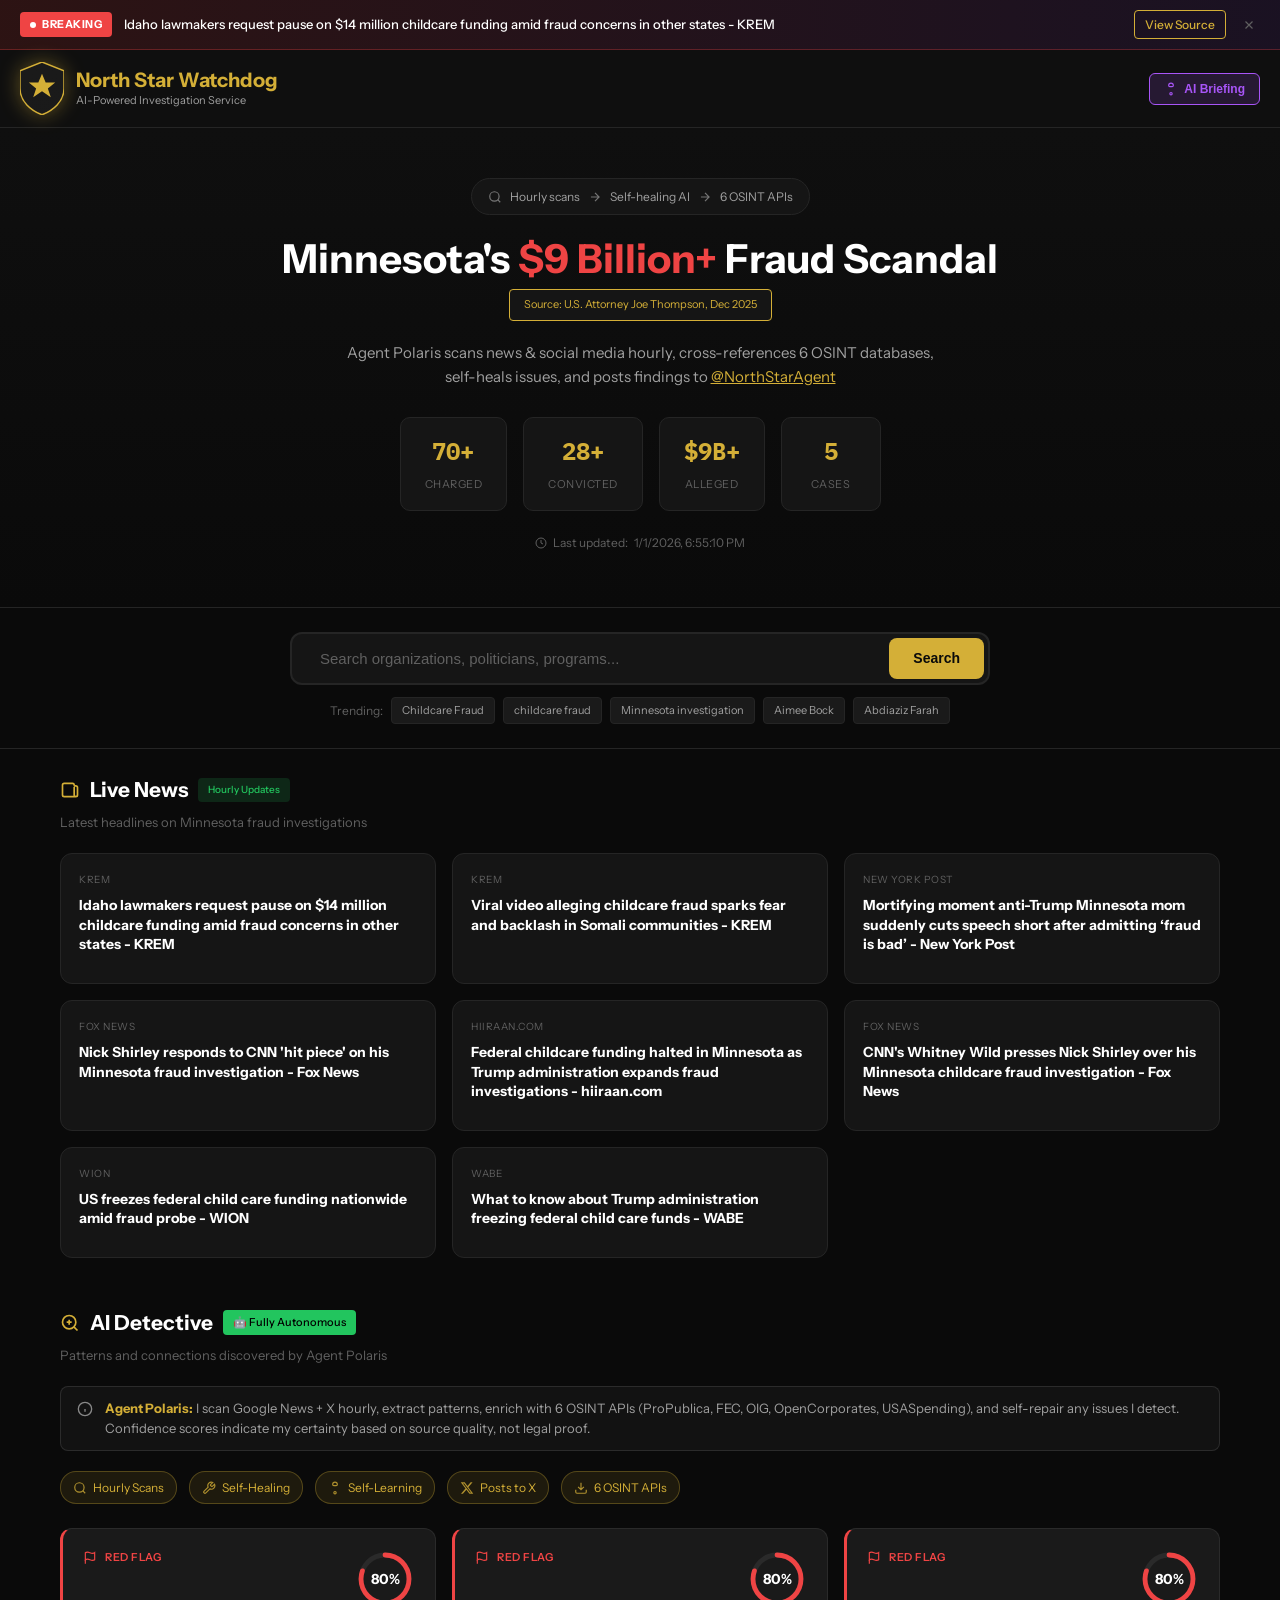
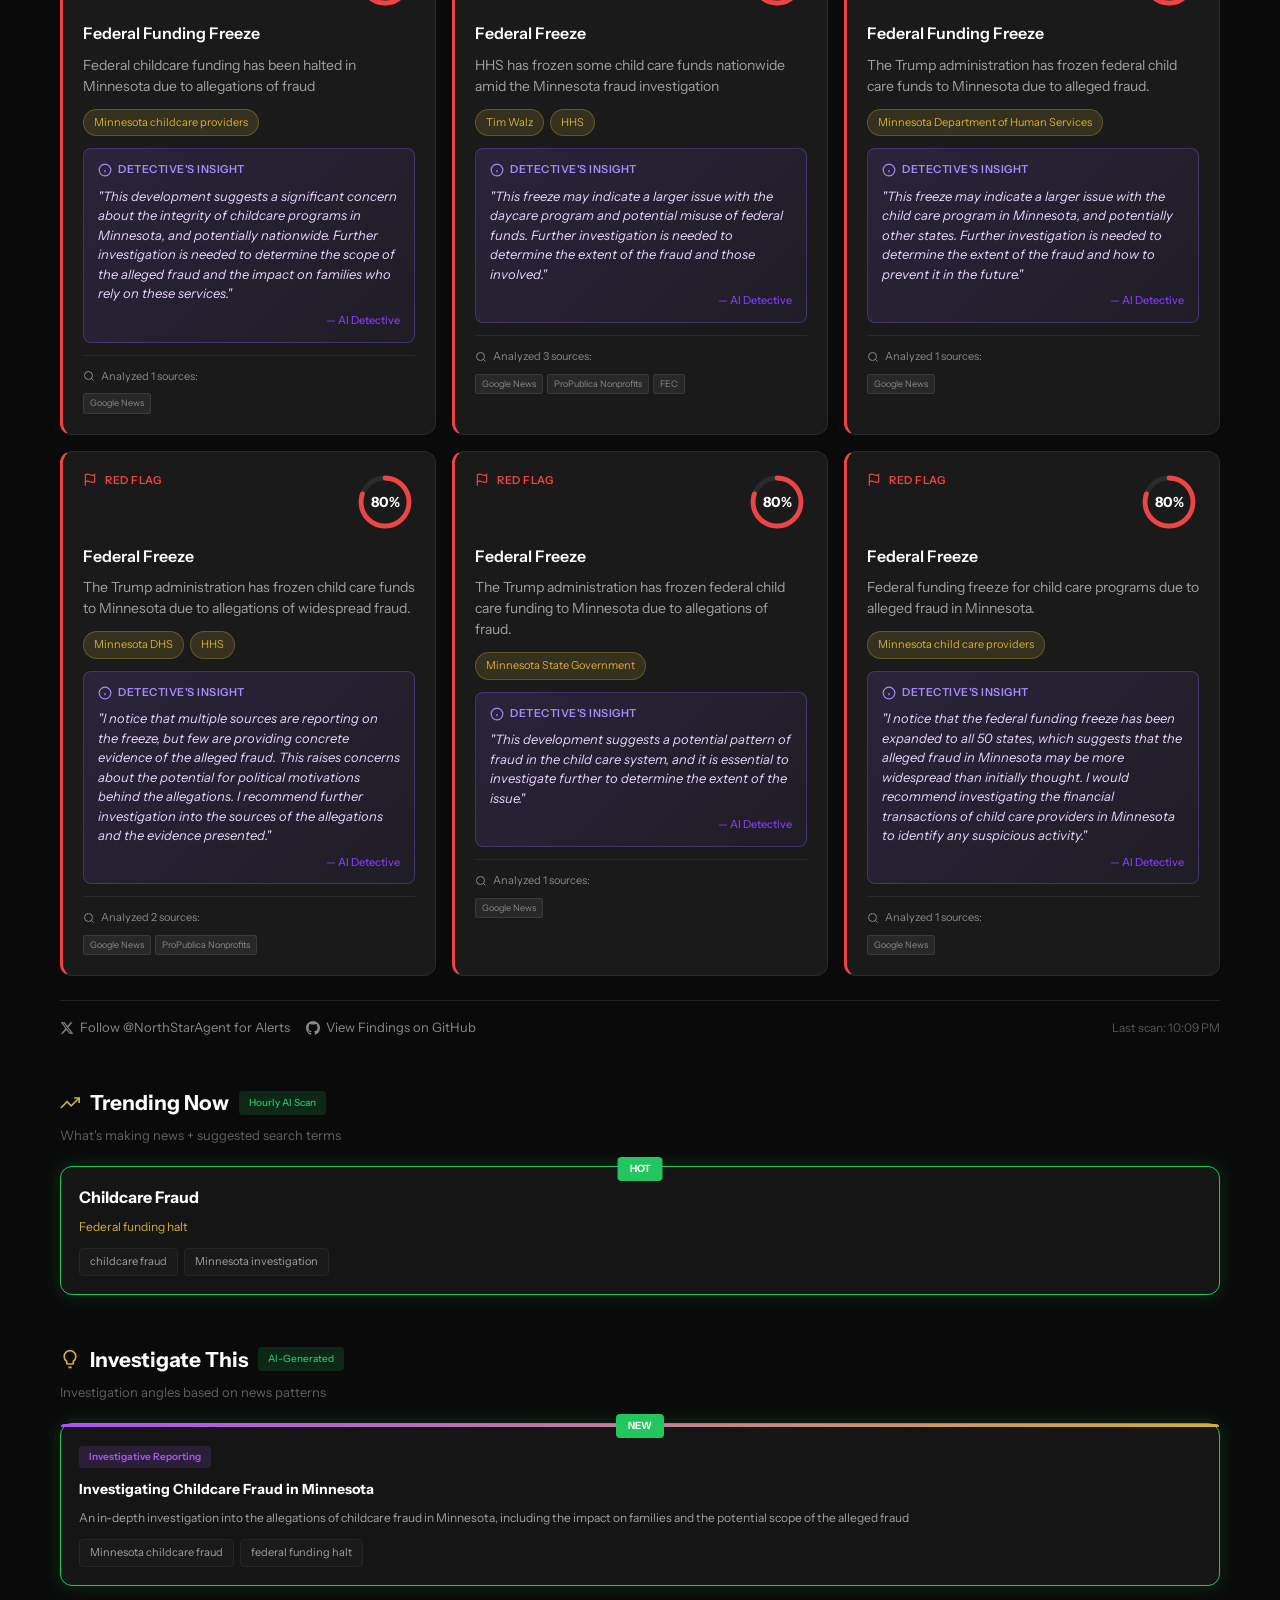
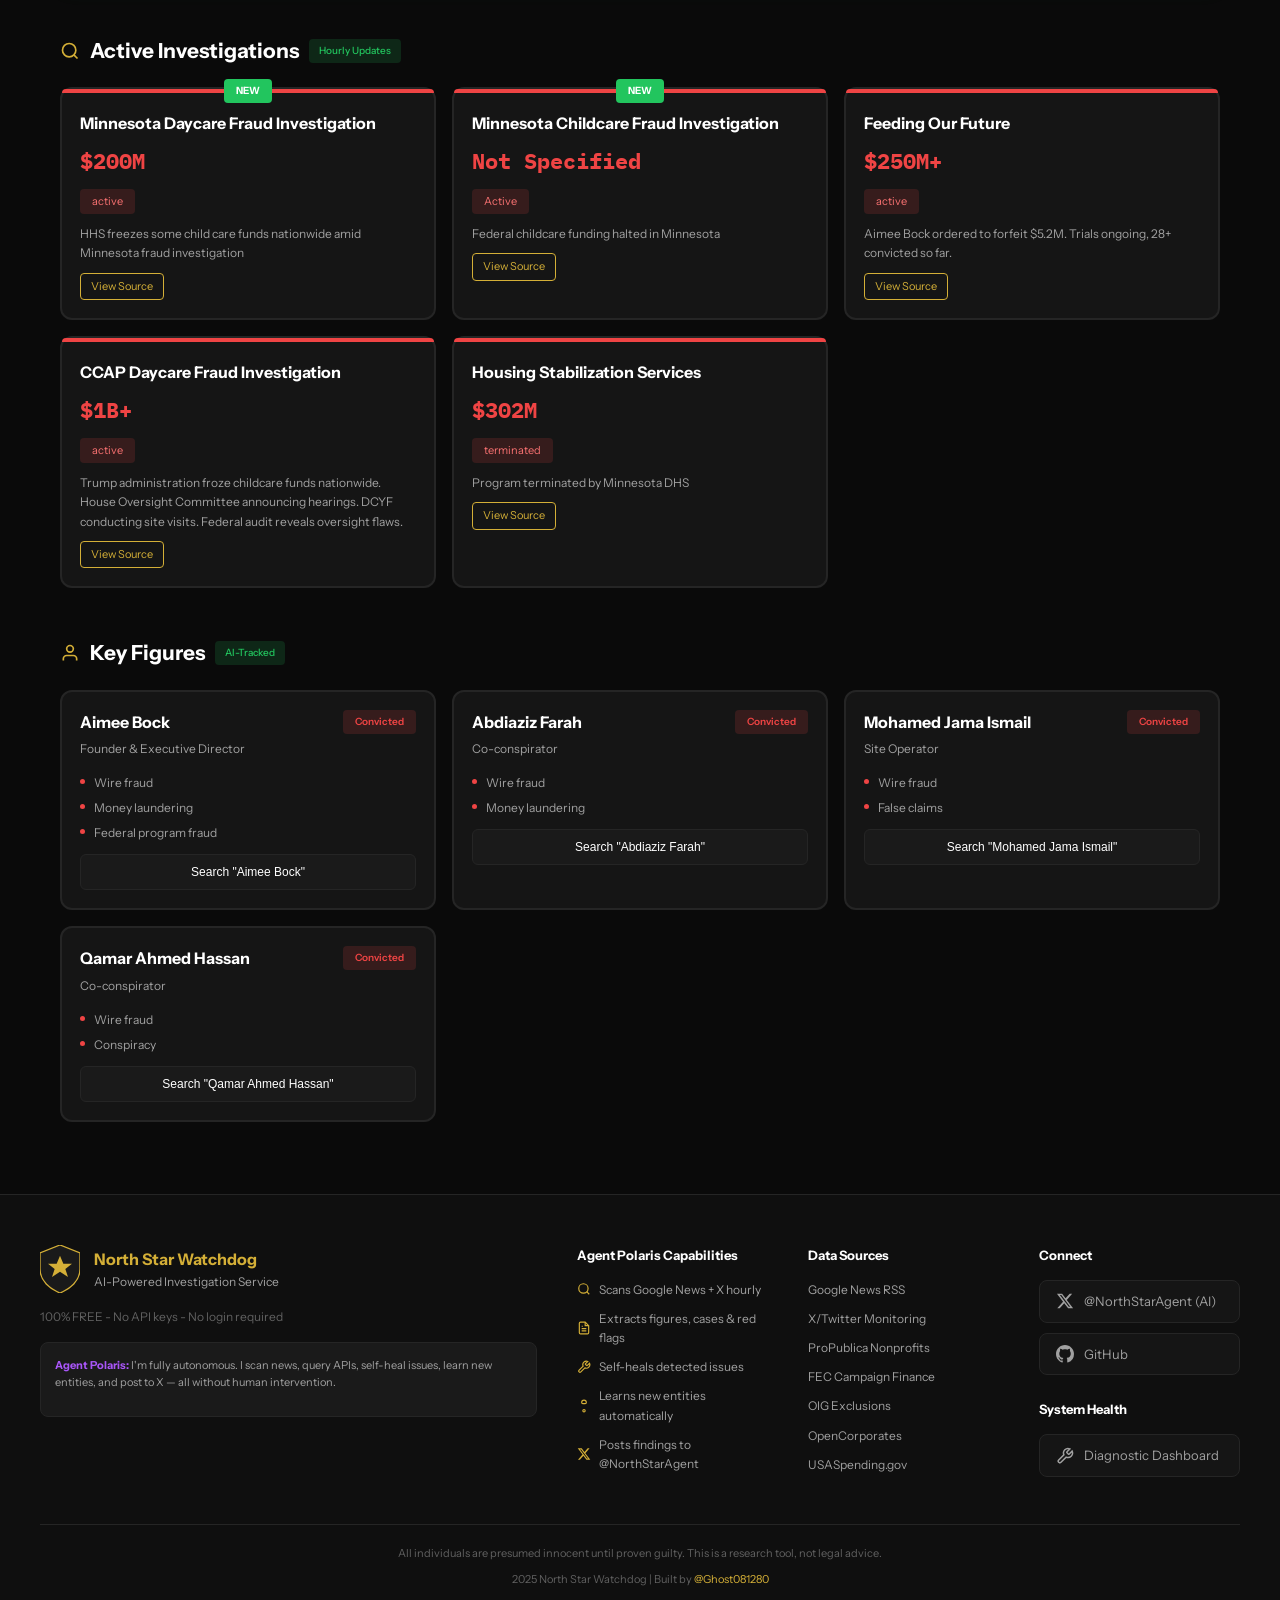
==== commit 29755022: "Update index.html" ====
--- a/index.html
+++ b/index.html
@@ -342,12 +342,6 @@
                     
                     <div class="footer-ai-notice">
                         <p class="ai-disclaimer-inline"><strong>Agent Polaris:</strong> I'm fully autonomous. I scan news, query APIs, self-heal issues, learn new entities, and post to X — all without human intervention.</p>
-                        <div class="footer-agent-links">
-                            <a href="diagnostic/" class="agent-link-btn diagnostic-link">
-                                <svg width="12" height="12" viewBox="0 0 24 24" fill="none" stroke="currentColor" stroke-width="2"><path d="M14.7 6.3a1 1 0 000 1.4l1.6 1.6a1 1 0 001.4 0l3.77-3.77a6 6 0 01-7.94 7.94l-6.91 6.91a2.12 2.12 0 01-3-3l6.91-6.91a6 6 0 017.94-7.94l-3.76 3.76z"/></svg>
-                                Diagnostic
-                            </a>
-                        </div>
                     </div>
                 </div>
                 
@@ -403,6 +397,14 @@
                                 GitHub
                             </a>
                         </div>
+                        
+                        <h4 style="margin-top: 24px;">System Health</h4>
+                        <div class="footer-social">
+                            <a href="diagnostic/" class="social-link diagnostic-link">
+                                <svg width="18" height="18" viewBox="0 0 24 24" fill="none" stroke="currentColor" stroke-width="2"><path d="M14.7 6.3a1 1 0 000 1.4l1.6 1.6a1 1 0 001.4 0l3.77-3.77a6 6 0 01-7.94 7.94l-6.91 6.91a2.12 2.12 0 01-3-3l6.91-6.91a6 6 0 017.94-7.94l-3.76 3.76z"/></svg>
+                                Diagnostic Dashboard
+                            </a>
+                        </div>
                     </div>
                 </div>
             </div>
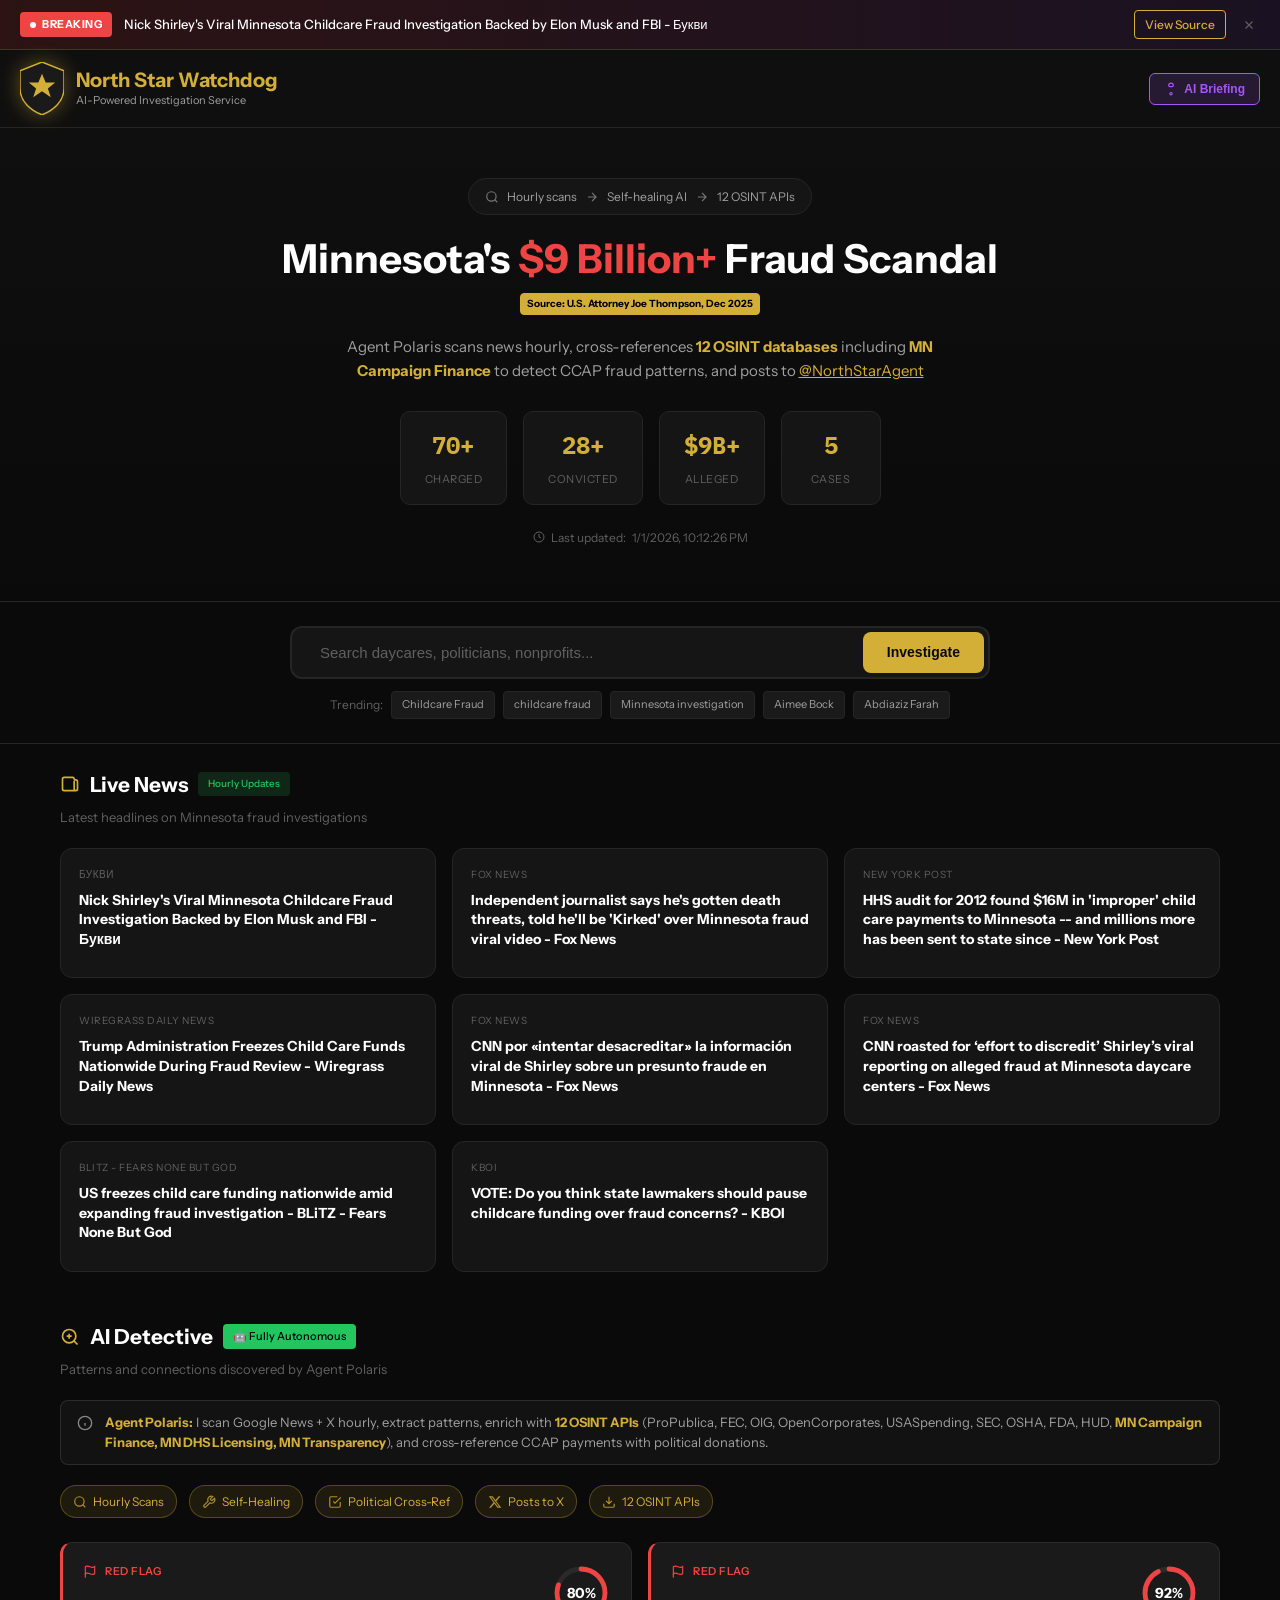
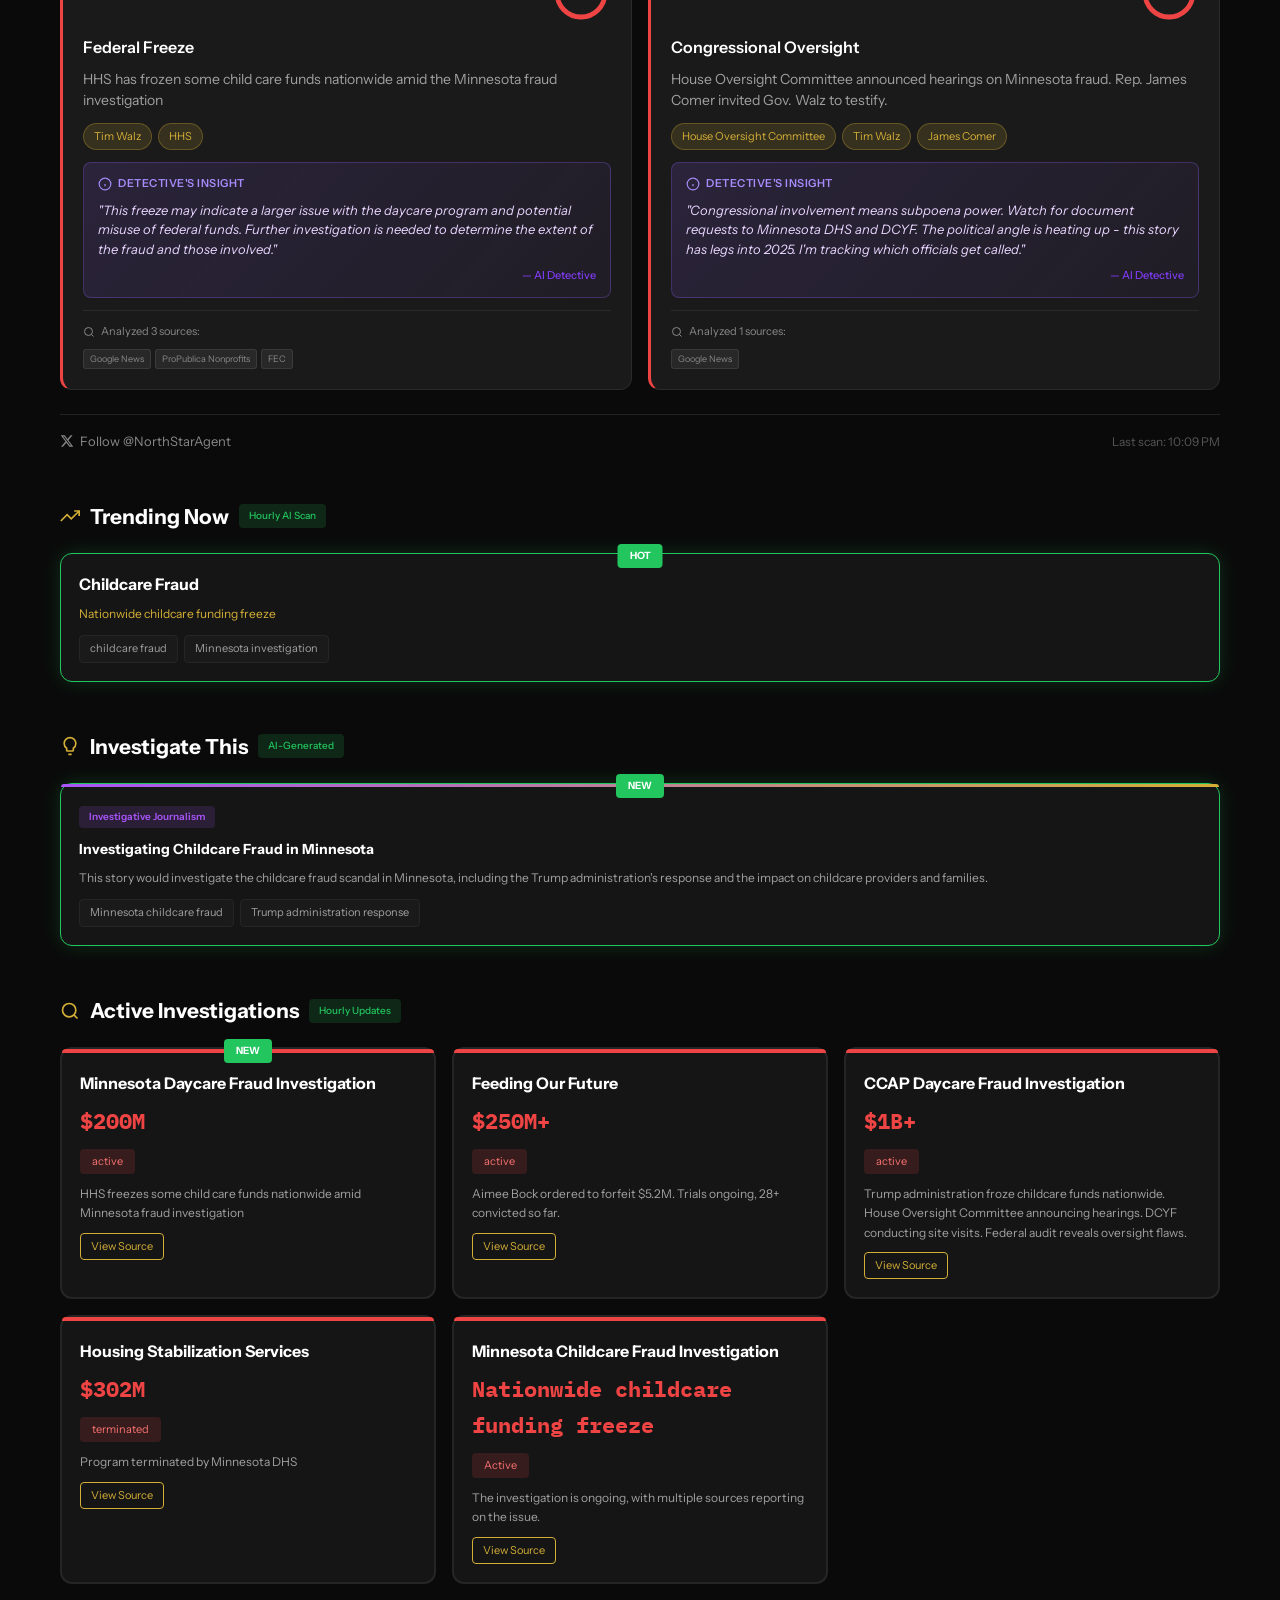
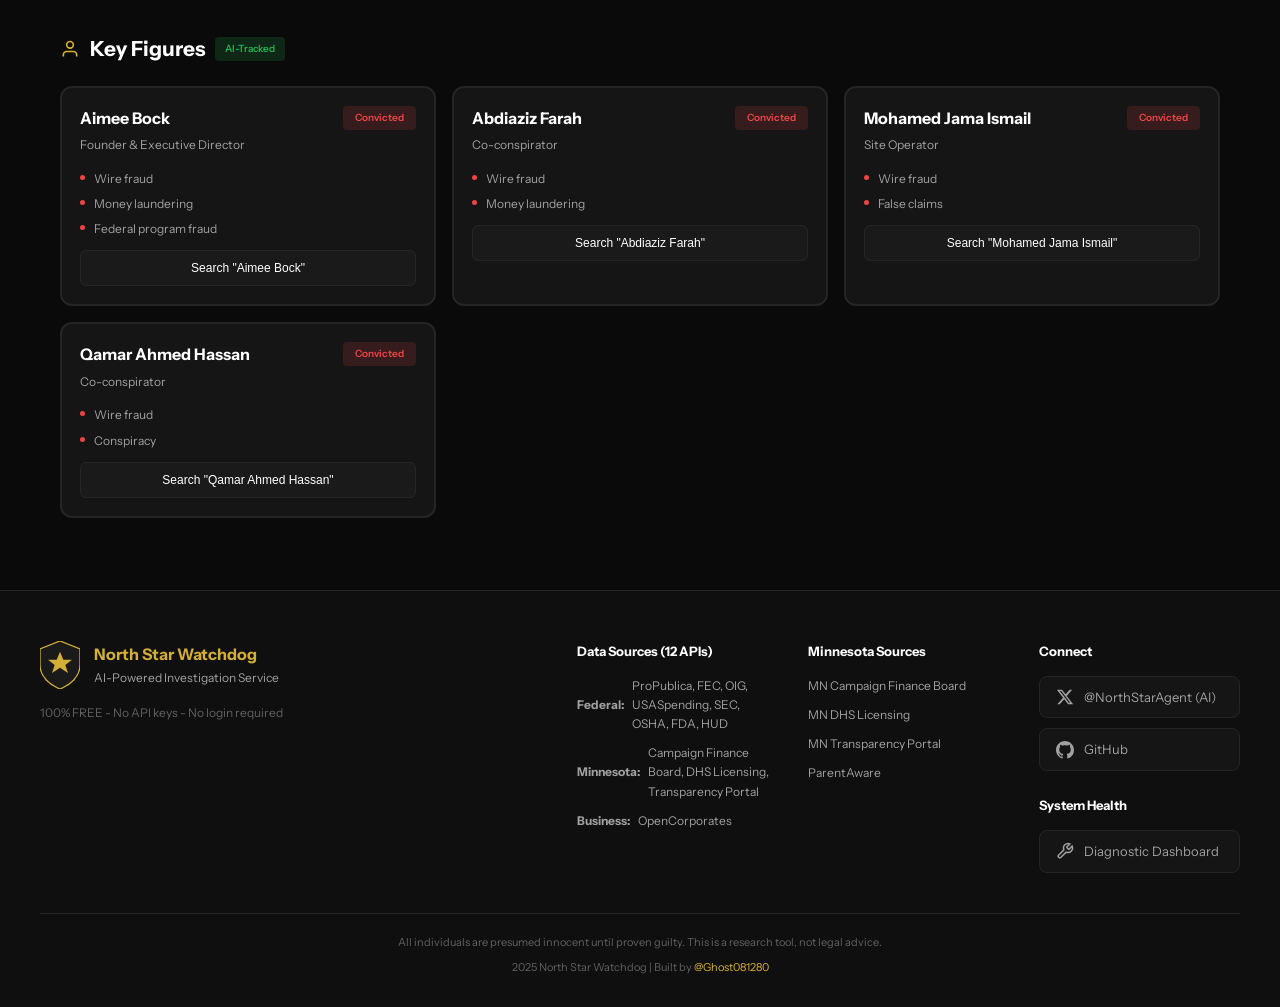
==== commit 242b2750: "Update index.html" ====
--- a/index.html
+++ b/index.html
@@ -4,7 +4,7 @@
     <meta charset="UTF-8">
     <meta name="viewport" content="width=device-width, initial-scale=1.0">
     <title>North Star Watchdog | Minnesota Fraud Investigation Platform</title>
-    <meta name="description" content="Track Minnesota fraud cases. AI-powered news analysis, nonprofit data from ProPublica, campaign finance from FEC, and healthcare exclusions from OIG.">
+    <meta name="description" content="Track Minnesota fraud cases. AI-powered news analysis, 12 OSINT sources including MN Campaign Finance, CCAP provider lookup, political donation cross-reference.">
     <meta property="og:title" content="North Star Watchdog | Minnesota Fraud Tracker">
     <meta name="twitter:creator" content="@Ghost081280">
     <meta name="twitter:site" content="@NorthStarAgent">
@@ -66,13 +66,13 @@
                 <svg width="14" height="14" viewBox="0 0 24 24" fill="none" stroke="currentColor" stroke-width="2"><path d="M5 12h14M12 5l7 7-7 7"/></svg>
                 Self-healing AI
                 <svg width="14" height="14" viewBox="0 0 24 24" fill="none" stroke="currentColor" stroke-width="2"><path d="M5 12h14M12 5l7 7-7 7"/></svg>
-                6 OSINT APIs
+                12 OSINT APIs
             </div>
             <h2 class="hero-title">Minnesota's <span class="highlight">$9 Billion+</span> Fraud Scandal</h2>
             <p class="hero-source-note">
                 <a href="https://www.cbsnews.com/minnesota/news/billions-paid-out-by-medicaid-in-minnesota-may-be-fraudulent-us-attorney/" target="_blank" rel="noopener" class="source-badge">Source: U.S. Attorney Joe Thompson, Dec 2025</a>
             </p>
-            <p class="hero-subtitle">Agent Polaris scans news & social media hourly, cross-references 6 OSINT databases, self-heals issues, and posts findings to <a href="https://x.com/NorthStarAgent" target="_blank" rel="noopener" style="color: #d4af37;">@NorthStarAgent</a></p>
+            <p class="hero-subtitle">Agent Polaris scans news hourly, cross-references <strong>12 OSINT databases</strong> including <strong>MN Campaign Finance</strong> to detect CCAP fraud patterns, and posts to <a href="https://x.com/NorthStarAgent" target="_blank" rel="noopener" style="color: #d4af37;">@NorthStarAgent</a></p>
             <div class="hero-stats">
                 <div class="stat"><span class="stat-value" id="stat-charged">93+</span><span class="stat-label">Charged</span></div>
                 <div class="stat"><span class="stat-value" id="stat-convicted">57+</span><span class="stat-label">Convicted</span></div>
@@ -91,8 +91,8 @@
         <div class="search-container">
             <div class="search-wrapper">
                 <svg class="search-icon" width="20" height="20" viewBox="0 0 24 24" fill="none" stroke="currentColor" stroke-width="2"><circle cx="11" cy="11" r="8"/><path d="M21 21l-4.35-4.35"/></svg>
-                <input type="text" id="search-input" class="search-input" placeholder="Search organizations, politicians, programs..." autocomplete="off">
-                <button id="search-btn" class="search-btn">Search</button>
+                <input type="text" id="search-input" class="search-input" placeholder="Search daycares, politicians, nonprofits..." autocomplete="off">
+                <button id="search-btn" class="search-btn">Investigate</button>
             </div>
             <div class="quick-searches" id="quick-searches">
                 <span class="quick-label">Trending:</span>
@@ -122,6 +122,10 @@
         <div class="results-header">
             <h2>Results for "<span id="results-query"></span>"</h2>
             <div class="results-actions">
+                <button id="investigation-package-btn" class="action-btn btn-primary" onclick="window.quickInvestigate && window.quickInvestigate(document.getElementById('results-query').textContent)">
+                    <svg width="14" height="14" viewBox="0 0 24 24" fill="none" stroke="currentColor" stroke-width="2"><circle cx="11" cy="11" r="8"/><path d="M21 21l-4.35-4.35"/></svg>
+                    Full Investigation Package
+                </button>
                 <button id="export-btn" class="action-btn">
                     <svg width="14" height="14" viewBox="0 0 24 24" fill="none" stroke="currentColor" stroke-width="2"><path d="M21 15v4a2 2 0 01-2 2H5a2 2 0 01-2-2v-4M7 10l5 5 5-5M12 15V3"/></svg>
                     Export CSV
@@ -136,69 +140,9 @@
         <div class="results-summary" id="results-summary"></div>
         <div class="loading-state" id="loading-state" style="display: none;">
             <div class="spinner"></div>
-            <p>Searching databases and gathering research...</p>
+            <p>Searching 12 databases...</p>
         </div>
         <div class="results-content" id="results-content"></div>
-        
-        <!-- Deep Research -->
-        <div class="deep-research" id="deep-research" style="display: none;">
-            <div class="deep-research-header">
-                <h3>
-                    <svg width="18" height="18" viewBox="0 0 24 24" fill="none" stroke="currentColor" stroke-width="2"><circle cx="11" cy="11" r="8"/><path d="M21 21l-4.35-4.35"/><path d="M11 8v6M8 11h6"/></svg>
-                    Deep Research
-                </h3>
-                <p>We found additional sources for your investigation:</p>
-            </div>
-            
-            <!-- Video & Social Results -->
-            <div class="research-category">
-                <h4>
-                    <svg width="16" height="16" viewBox="0 0 24 24" fill="none" stroke="currentColor" stroke-width="2"><rect x="2" y="4" width="20" height="16" rx="2"/><path d="M10 9l5 3-5 3V9z"/></svg>
-                    Videos and Social
-                </h4>
-                <div class="research-links" id="video-links"></div>
-            </div>
-            
-            <!-- News Results -->
-            <div class="research-category">
-                <h4>
-                    <svg width="16" height="16" viewBox="0 0 24 24" fill="none" stroke="currentColor" stroke-width="2"><path d="M19 20H5a2 2 0 01-2-2V6a2 2 0 012-2h10a2 2 0 012 2v1M19 20a2 2 0 01-2-2V8m2 12a2 2 0 002-2V9a2 2 0 00-2-2h-2"/></svg>
-                    In The News
-                </h4>
-                <div class="news-results" id="news-results"></div>
-            </div>
-            
-            <!-- Public Records -->
-            <div class="research-category">
-                <h4>
-                    <svg width="16" height="16" viewBox="0 0 24 24" fill="none" stroke="currentColor" stroke-width="2"><path d="M3 21h18M3 10h18M12 3l9 7H3l9-7z"/><path d="M5 10v11M19 10v11M9 21v-4a2 2 0 012-2h2a2 2 0 012 2v4"/></svg>
-                    Public Records (ProPublica, FEC, OIG)
-                </h4>
-                <div class="research-links" id="court-links"></div>
-            </div>
-            
-            <!-- AI Analysis Section -->
-            <div class="ai-section">
-                <h4>
-                    <svg width="16" height="16" viewBox="0 0 24 24" fill="none" stroke="currentColor" stroke-width="2"><path d="M12 2a4 4 0 014 4c0 1.1-.9 2-2 2h-4a2 2 0 01-2-2 4 4 0 014-4z"/><path d="M12 8v8M8 12h8"/><circle cx="12" cy="20" r="2"/></svg>
-                    Take to Your AI for Further Analysis
-                </h4>
-                <p class="ai-desc">We compiled all your research. Copy and paste into any AI:</p>
-                
-                <div class="ai-prompt-box">
-                    <div class="prompt-header">
-                        <span>Your Complete Research Summary</span>
-                        <button id="copy-prompt-btn" class="btn-copy" onclick="copyPrompt()">
-                            <svg width="14" height="14" viewBox="0 0 24 24" fill="none" stroke="currentColor" stroke-width="2"><rect x="9" y="9" width="13" height="13" rx="2"/><path d="M5 15H4a2 2 0 01-2-2V4a2 2 0 012-2h9a2 2 0 012 2v1"/></svg>
-                            Copy
-                        </button>
-                    </div>
-                    <textarea id="ai-prompt" readonly rows="10"></textarea>
-                </div>
-                
-                <div class="ai-links" id="ai-links"></div>
-            </div>
-        </div>
     </section>
 
     <!-- Main Content -->
@@ -229,7 +173,7 @@
             
             <div class="detective-disclaimer">
                 <svg width="16" height="16" viewBox="0 0 24 24" fill="none" stroke="currentColor" stroke-width="2"><circle cx="12" cy="12" r="10"/><path d="M12 16v-4M12 8h.01"/></svg>
-                <span><strong>Agent Polaris:</strong> I scan Google News + X hourly, extract patterns, enrich with 6 OSINT APIs (ProPublica, FEC, OIG, OpenCorporates, USASpending), and self-repair any issues I detect. Confidence scores indicate my certainty based on source quality, not legal proof.</span>
+                <span><strong>Agent Polaris:</strong> I scan Google News + X hourly, extract patterns, enrich with <strong>12 OSINT APIs</strong> (ProPublica, FEC, OIG, OpenCorporates, USASpending, SEC, OSHA, FDA, HUD, <strong>MN Campaign Finance, MN DHS Licensing, MN Transparency</strong>), and cross-reference CCAP payments with political donations.</span>
             </div>
             
             <div class="detective-capabilities">
@@ -241,9 +185,9 @@
                     <svg width="16" height="16" viewBox="0 0 24 24" fill="none" stroke="currentColor" stroke-width="2"><path d="M14.7 6.3a1 1 0 000 1.4l1.6 1.6a1 1 0 001.4 0l3.77-3.77a6 6 0 01-7.94 7.94l-6.91 6.91a2.12 2.12 0 01-3-3l6.91-6.91a6 6 0 017.94-7.94l-3.76 3.76z"/></svg>
                     <span>Self-Healing</span>
                 </div>
-                <div class="capability">
-                    <svg width="16" height="16" viewBox="0 0 24 24" fill="none" stroke="currentColor" stroke-width="2"><path d="M12 2a4 4 0 014 4c0 1.1-.9 2-2 2h-4a2 2 0 01-2-2 4 4 0 014-4z"/><circle cx="12" cy="20" r="2"/></svg>
-                    <span>Self-Learning</span>
+                <div class="capability featured">
+                    <svg width="16" height="16" viewBox="0 0 24 24" fill="none" stroke="currentColor" stroke-width="2"><path d="M9 11l3 3L22 4"/><path d="M21 12v7a2 2 0 01-2 2H5a2 2 0 01-2-2V5a2 2 0 012-2h11"/></svg>
+                    <span>Political Cross-Ref</span>
                 </div>
                 <div class="capability">
                     <svg width="16" height="16" viewBox="0 0 24 24" fill="currentColor"><path d="M18.244 2.25h3.308l-7.227 8.26 8.502 11.24H16.17l-5.214-6.817L4.99 21.75H1.68l7.73-8.835L1.254 2.25H8.08l4.713 6.231zm-1.161 17.52h1.833L7.084 4.126H5.117z"/></svg>
@@ -251,7 +195,7 @@
                 </div>
                 <div class="capability">
                     <svg width="16" height="16" viewBox="0 0 24 24" fill="none" stroke="currentColor" stroke-width="2"><path d="M21 15v4a2 2 0 01-2 2H5a2 2 0 01-2-2v-4M7 10l5 5 5-5M12 15V3"/></svg>
-                    <span>6 OSINT APIs</span>
+                    <span>12 OSINT APIs</span>
                 </div>
             </div>
             
@@ -262,11 +206,7 @@
             <div class="detective-footer">
                 <a href="https://x.com/NorthStarAgent" target="_blank" rel="noopener" class="detective-link">
                     <svg width="14" height="14" viewBox="0 0 24 24" fill="currentColor"><path d="M18.244 2.25h3.308l-7.227 8.26 8.502 11.24H16.17l-5.214-6.817L4.99 21.75H1.68l7.73-8.835L1.254 2.25H8.08l4.713 6.231zm-1.161 17.52h1.833L7.084 4.126H5.117z"/></svg>
-                    Follow @NorthStarAgent for Alerts
-                </a>
-                <a href="https://github.com/Ghost081280/north-star-watchdog/issues?q=label%3Apolaris-intel" target="_blank" rel="noopener" class="detective-link">
-                    <svg width="14" height="14" viewBox="0 0 24 24" fill="currentColor"><path d="M12 0C5.37 0 0 5.37 0 12c0 5.31 3.435 9.795 8.205 11.385.6.105.825-.255.825-.57 0-.285-.015-1.23-.015-2.235-3.015.555-3.795-.735-4.035-1.41-.135-.345-.72-1.41-1.23-1.695-.42-.225-1.02-.78-.015-.795.945-.015 1.62.87 1.845 1.23 1.08 1.815 2.805 1.305 3.495.99.105-.78.42-1.305.765-1.605-2.67-.3-5.46-1.335-5.46-5.925 0-1.305.465-2.385 1.23-3.225-.12-.3-.54-1.53.12-3.18 0 0 1.005-.315 3.3 1.23.96-.27 1.98-.405 3-.405s2.04.135 3 .405c2.295-1.56 3.3-1.23 3.3-1.23.66 1.65.24 2.88.12 3.18.765.84 1.23 1.905 1.23 3.225 0 4.605-2.805 5.625-5.475 5.925.435.375.81 1.095.81 2.22 0 1.605-.015 2.895-.015 3.3 0 .315.225.69.825.57A12.02 12.02 0 0024 12c0-6.63-5.37-12-12-12z"/></svg>
-                    View Findings on GitHub
+                    Follow @NorthStarAgent
                 </a>
                 <span class="detective-timestamp">Last scan: <span id="detective-time">--</span></span>
             </div>
@@ -280,7 +220,6 @@
                     Trending Now
                     <span class="auto-badge">Hourly AI Scan</span>
                 </h2>
-                <p class="section-sub">What's making news + suggested search terms</p>
             </div>
             <div class="trending-grid" id="trending-grid"><p class="loading-text">Loading...</p></div>
         </section>
@@ -293,7 +232,6 @@
                     Investigate This
                     <span class="auto-badge">AI-Generated</span>
                 </h2>
-                <p class="section-sub">Investigation angles based on news patterns</p>
             </div>
             <div class="stories-grid" id="stories-grid"><p class="loading-text">Loading...</p></div>
         </section>
@@ -339,49 +277,25 @@
                         </div>
                     </div>
                     <p class="footer-tagline">100% FREE - No API keys - No login required</p>
-                    
-                    <div class="footer-ai-notice">
-                        <p class="ai-disclaimer-inline"><strong>Agent Polaris:</strong> I'm fully autonomous. I scan news, query APIs, self-heal issues, learn new entities, and post to X — all without human intervention.</p>
-                    </div>
                 </div>
                 
                 <div class="footer-links">
                     <div class="footer-col">
-                        <h4>Agent Polaris Capabilities</h4>
+                        <h4>Data Sources (12 APIs)</h4>
                         <ul>
-                            <li>
-                                <svg width="14" height="14" viewBox="0 0 24 24" fill="none" stroke="currentColor" stroke-width="2"><circle cx="11" cy="11" r="8"/><path d="M21 21l-4.35-4.35"/></svg>
-                                Scans Google News + X hourly
-                            </li>
-                            <li>
-                                <svg width="14" height="14" viewBox="0 0 24 24" fill="none" stroke="currentColor" stroke-width="2"><path d="M14 2H6a2 2 0 00-2 2v16a2 2 0 002 2h12a2 2 0 002-2V8z"/><path d="M14 2v6h6M16 13H8M16 17H8M10 9H8"/></svg>
-                                Extracts figures, cases & red flags
-                            </li>
-                            <li>
-                                <svg width="14" height="14" viewBox="0 0 24 24" fill="none" stroke="currentColor" stroke-width="2"><path d="M14.7 6.3a1 1 0 000 1.4l1.6 1.6a1 1 0 001.4 0l3.77-3.77a6 6 0 01-7.94 7.94l-6.91 6.91a2.12 2.12 0 01-3-3l6.91-6.91a6 6 0 017.94-7.94l-3.76 3.76z"/></svg>
-                                Self-heals detected issues
-                            </li>
-                            <li>
-                                <svg width="14" height="14" viewBox="0 0 24 24" fill="none" stroke="currentColor" stroke-width="2"><path d="M12 2a4 4 0 014 4c0 1.1-.9 2-2 2h-4a2 2 0 01-2-2 4 4 0 014-4z"/><circle cx="12" cy="20" r="2"/></svg>
-                                Learns new entities automatically
-                            </li>
-                            <li>
-                                <svg width="14" height="14" viewBox="0 0 24 24" fill="currentColor"><path d="M18.244 2.25h3.308l-7.227 8.26 8.502 11.24H16.17l-5.214-6.817L4.99 21.75H1.68l7.73-8.835L1.254 2.25H8.08l4.713 6.231zm-1.161 17.52h1.833L7.084 4.126H5.117z"/></svg>
-                                Posts findings to @NorthStarAgent
-                            </li>
+                            <li><strong>Federal:</strong> ProPublica, FEC, OIG, USASpending, SEC, OSHA, FDA, HUD</li>
+                            <li><strong>Minnesota:</strong> Campaign Finance Board, DHS Licensing, Transparency Portal</li>
+                            <li><strong>Business:</strong> OpenCorporates</li>
                         </ul>
                     </div>
                     
                     <div class="footer-col">
-                        <h4>Data Sources</h4>
+                        <h4>Minnesota Sources</h4>
                         <ul>
-                            <li><a href="https://news.google.com" target="_blank" rel="noopener">Google News RSS</a></li>
-                            <li><a href="https://x.com/NorthStarAgent" target="_blank" rel="noopener">X/Twitter Monitoring</a></li>
-                            <li><a href="https://projects.propublica.org/nonprofits/" target="_blank" rel="noopener">ProPublica Nonprofits</a></li>
-                            <li><a href="https://www.fec.gov" target="_blank" rel="noopener">FEC Campaign Finance</a></li>
-                            <li><a href="https://exclusions.oig.hhs.gov" target="_blank" rel="noopener">OIG Exclusions</a></li>
-                            <li><a href="https://opencorporates.com" target="_blank" rel="noopener">OpenCorporates</a></li>
-                            <li><a href="https://usaspending.gov" target="_blank" rel="noopener">USASpending.gov</a></li>
+                            <li><a href="https://cfb.mn.gov" target="_blank" rel="noopener">MN Campaign Finance Board</a></li>
+                            <li><a href="https://licensinglookup.dhs.state.mn.us/" target="_blank" rel="noopener">MN DHS Licensing</a></li>
+                            <li><a href="https://mn.gov/mmb/transparency-mn/" target="_blank" rel="noopener">MN Transparency Portal</a></li>
+                            <li><a href="https://www.parentaware.org" target="_blank" rel="noopener">ParentAware</a></li>
                         </ul>
                     </div>
                     
@@ -421,10 +335,11 @@
         <svg width="20" height="20" viewBox="0 0 24 24" fill="none" stroke="currentColor" stroke-width="2"><path d="M18 15l-6-6-6 6"/></svg>
     </button>
 
-    <!-- Modular JavaScript Files - UPDATED PATHS -->
+    <!-- Modular JavaScript Files -->
     <script src="app/app-core.js"></script>
     <script src="app/app-search.js"></script>
     <script src="app/app-render.js"></script>
     <script src="app/app-research.js"></script>
+    <script src="js/investigation-package.js"></script>
 </body>
 </html>
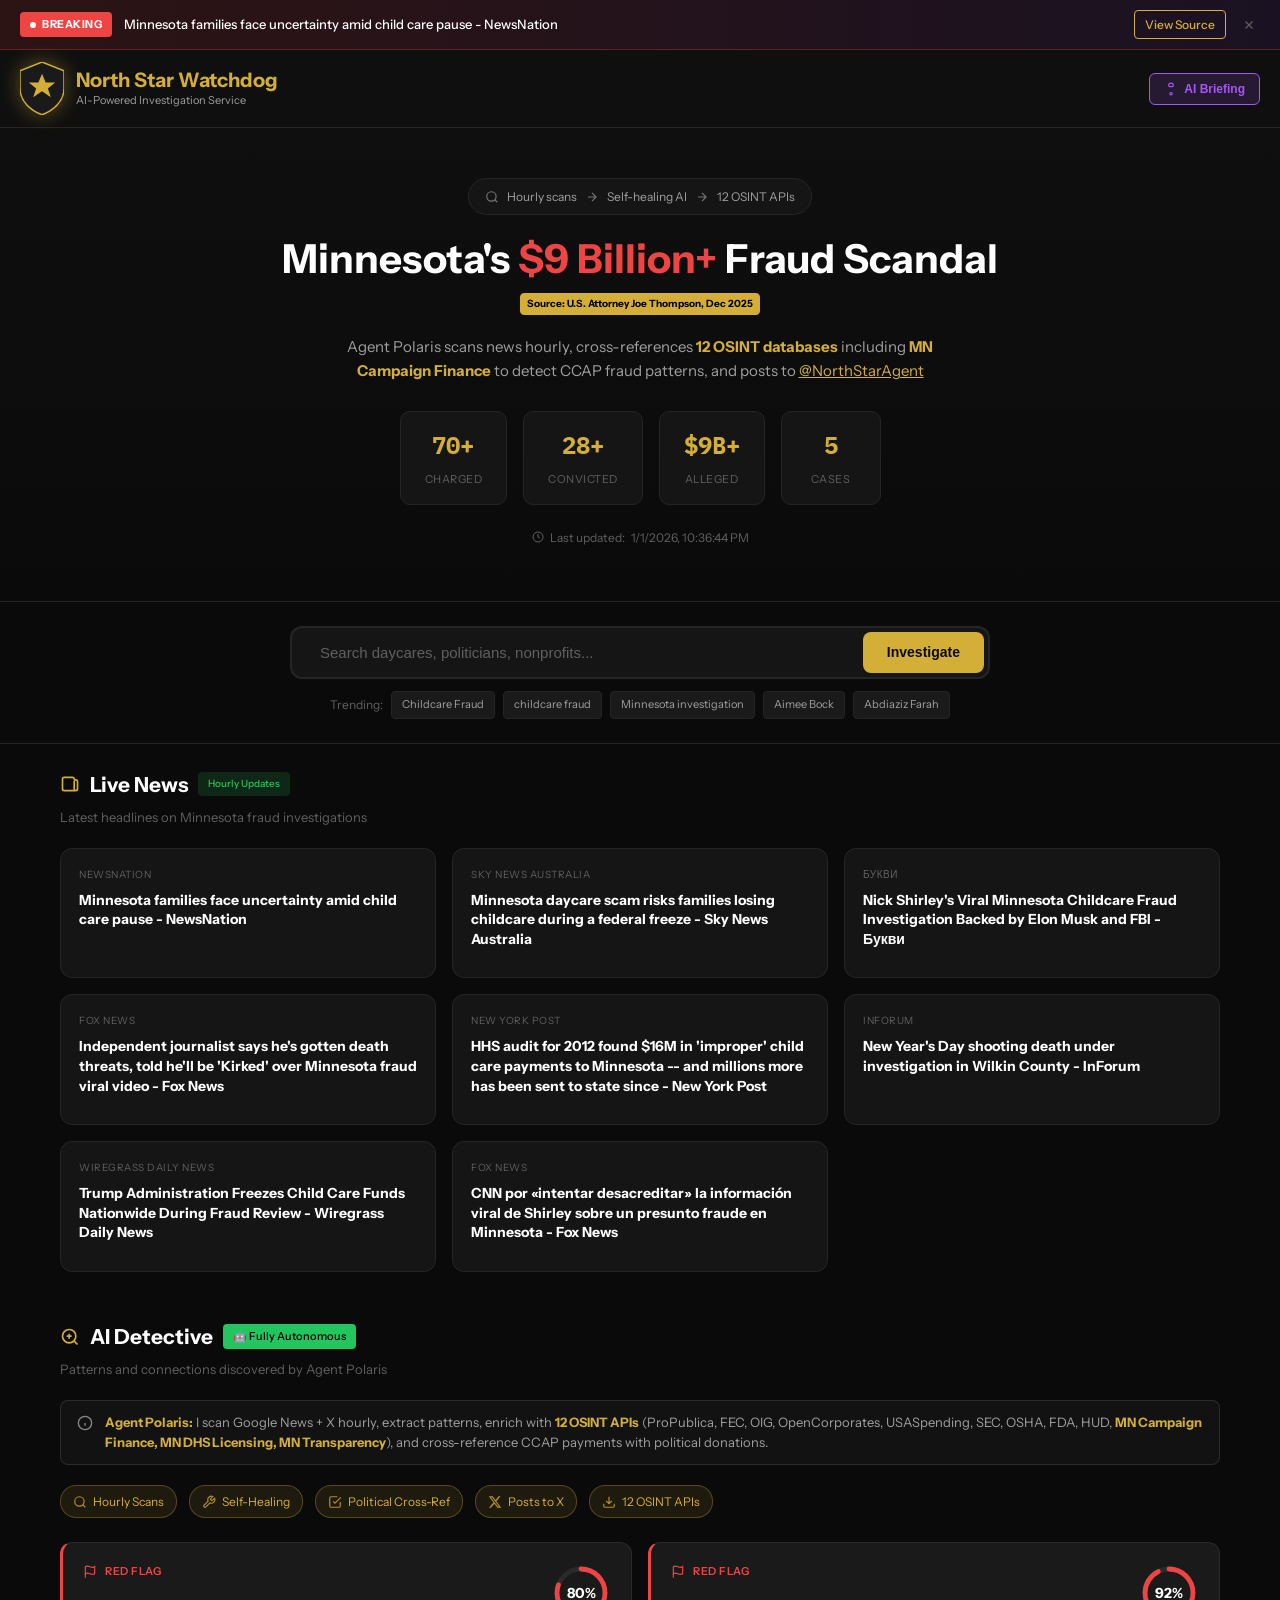
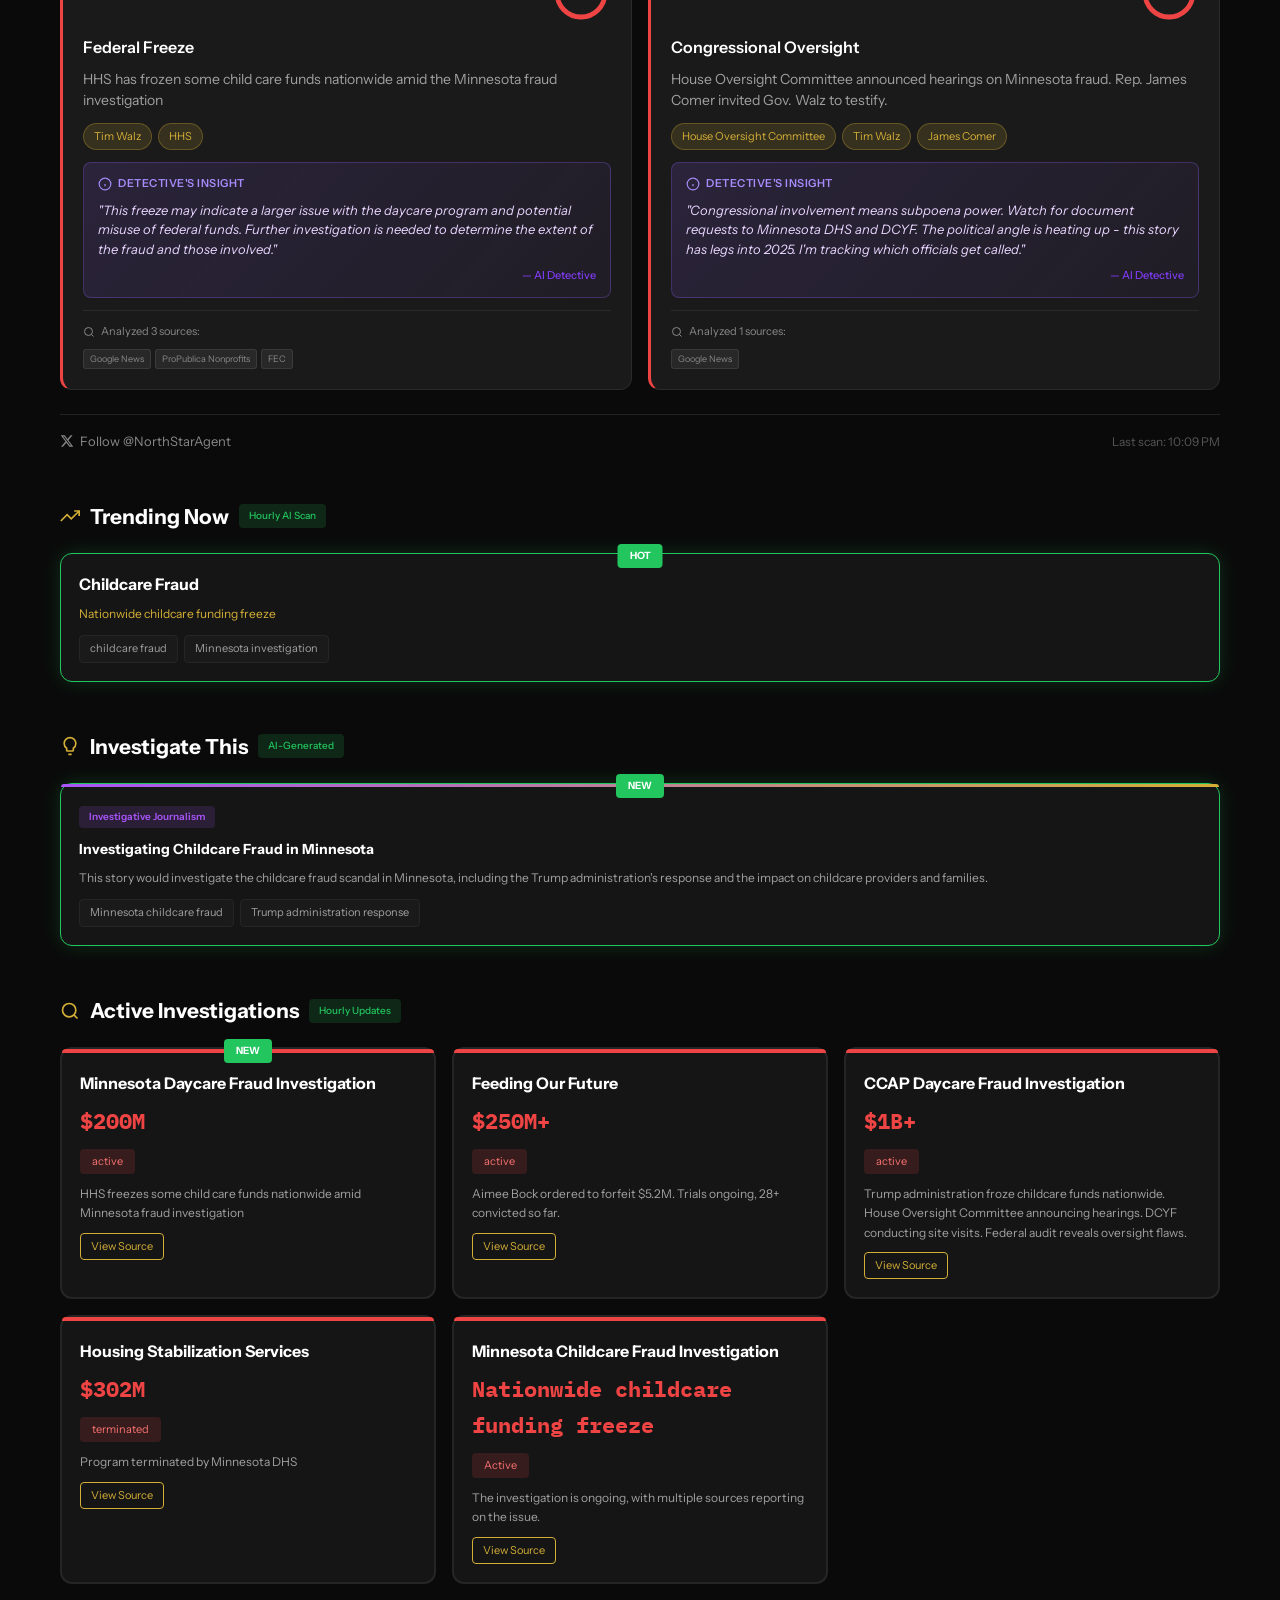
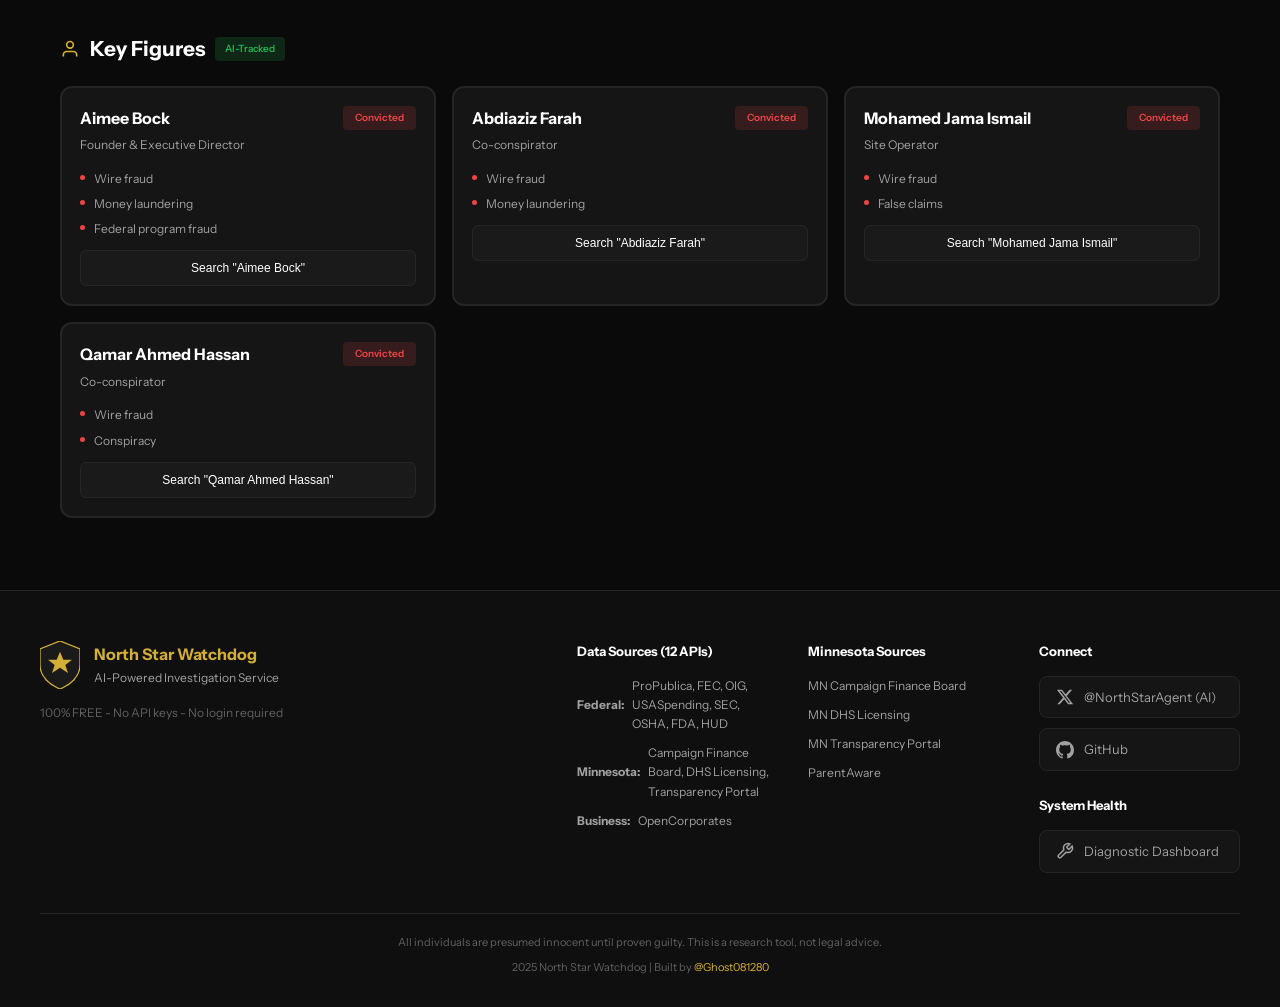
==== commit bf725f53: "Update index.html" ====
--- a/index.html
+++ b/index.html
@@ -142,6 +142,48 @@
             <div class="spinner"></div>
             <p>Searching 12 databases...</p>
         </div>
+        <div class="deep-research" id="deep-research" style="display: none;">
+            <div class="deep-research-header">
+                <h3>
+                    <svg width="20" height="20" viewBox="0 0 24 24" fill="none" stroke="currentColor" stroke-width="2"><circle cx="11" cy="11" r="8"/><path d="M21 21l-4.35-4.35"/></svg>
+                    Deep Research Results
+                </h3>
+            </div>
+            
+            <!-- Video & Social Links -->
+            <div class="research-section">
+                <h4>Video & Social Media</h4>
+                <div class="research-links" id="video-links"></div>
+            </div>
+            
+            <!-- Court & Government Links -->
+            <div class="research-section">
+                <h4>Court Records, Government & OSINT</h4>
+                <div class="research-links" id="court-links"></div>
+            </div>
+            
+            <!-- News Results -->
+            <div class="research-section">
+                <h4>Recent News</h4>
+                <div class="news-results" id="news-results"></div>
+            </div>
+            
+            <!-- AI Analysis Section -->
+            <div class="research-section ai-section">
+                <h4>AI Analysis</h4>
+                <div class="ai-prompt-box">
+                    <p class="ai-prompt-label">Copy this prompt to continue research in any AI:</p>
+                    <textarea id="ai-prompt" class="ai-prompt" readonly></textarea>
+                    <div class="ai-actions">
+                        <button id="copy-prompt-btn" class="btn-copy-prompt" onclick="copyPrompt()">
+                            <svg width="14" height="14" viewBox="0 0 24 24" fill="none" stroke="currentColor" stroke-width="2"><rect x="9" y="9" width="13" height="13" rx="2"/><path d="M5 15H4a2 2 0 01-2-2V4a2 2 0 012-2h9a2 2 0 012 2v1"/></svg>
+                            Copy Prompt
+                        </button>
+                        <div class="ai-links" id="ai-links"></div>
+                    </div>
+                </div>
+            </div>
+        </div>
         <div class="results-content" id="results-content"></div>
     </section>
 
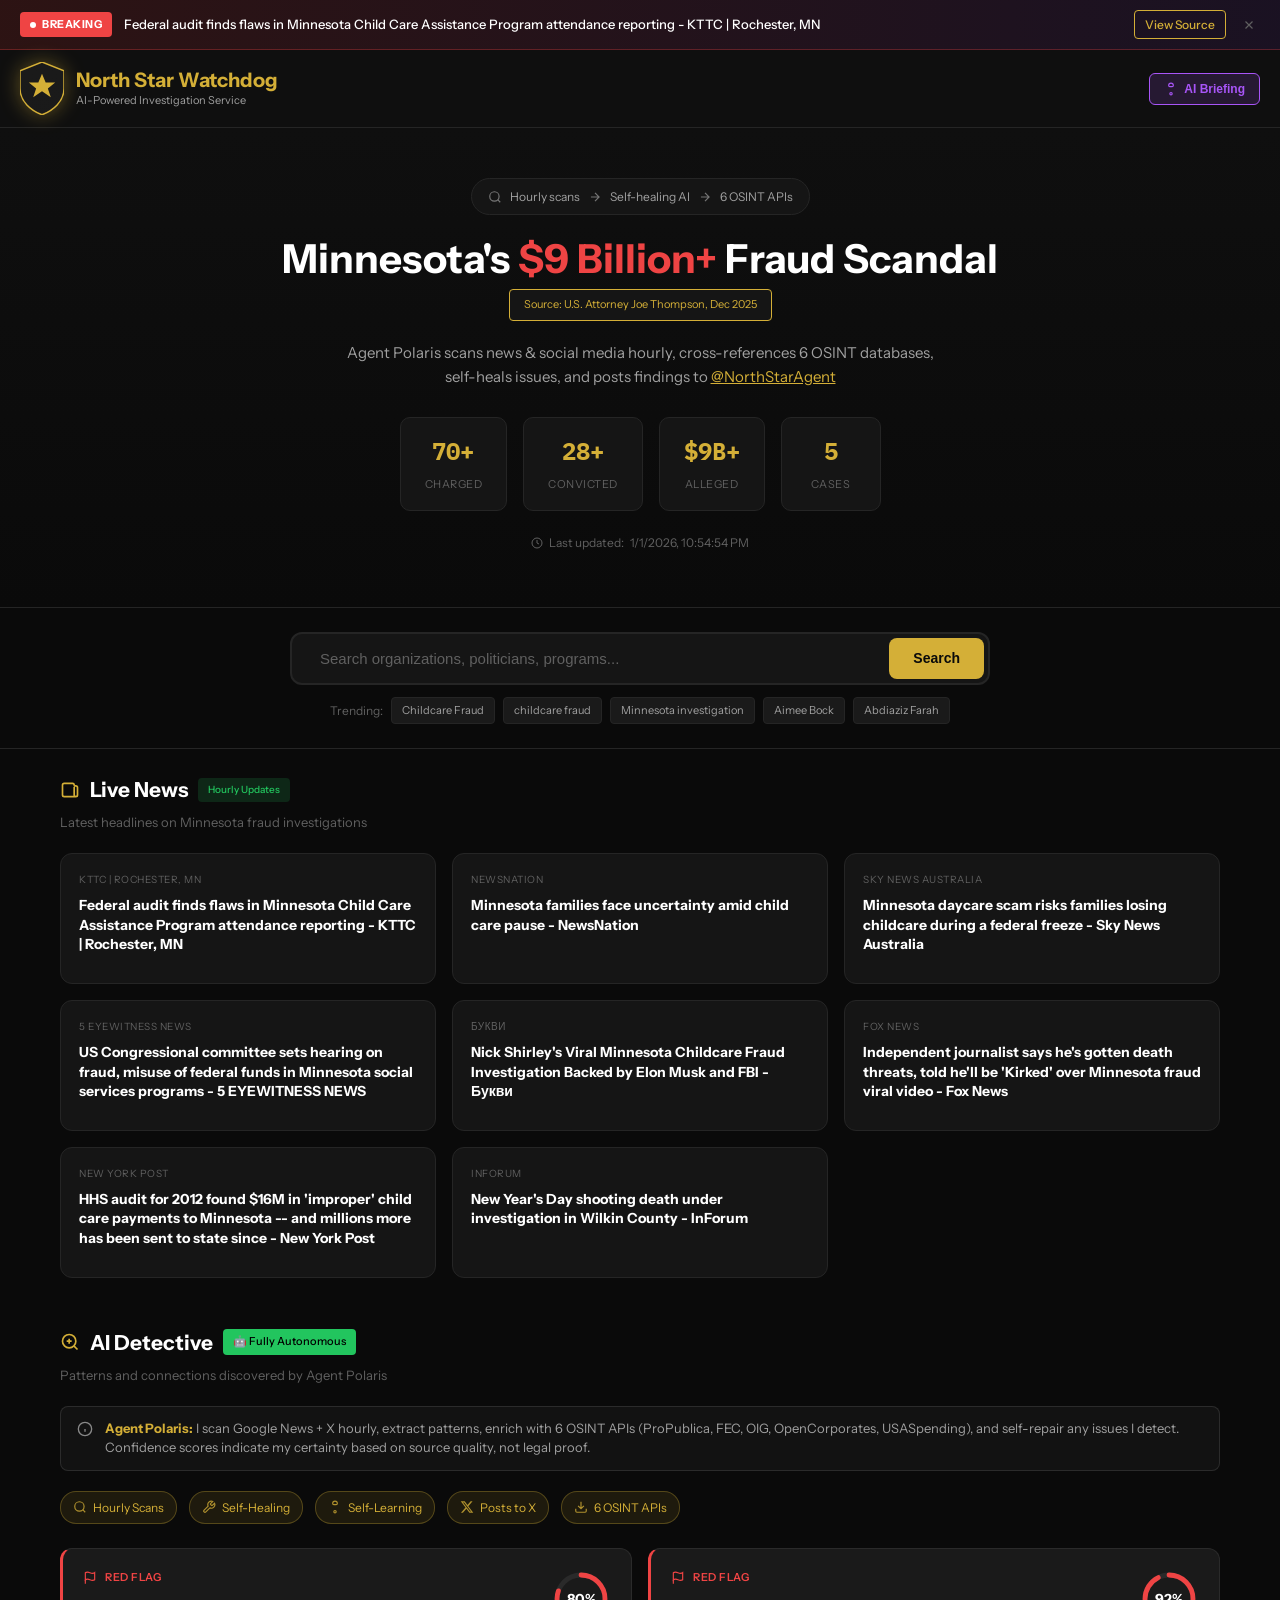
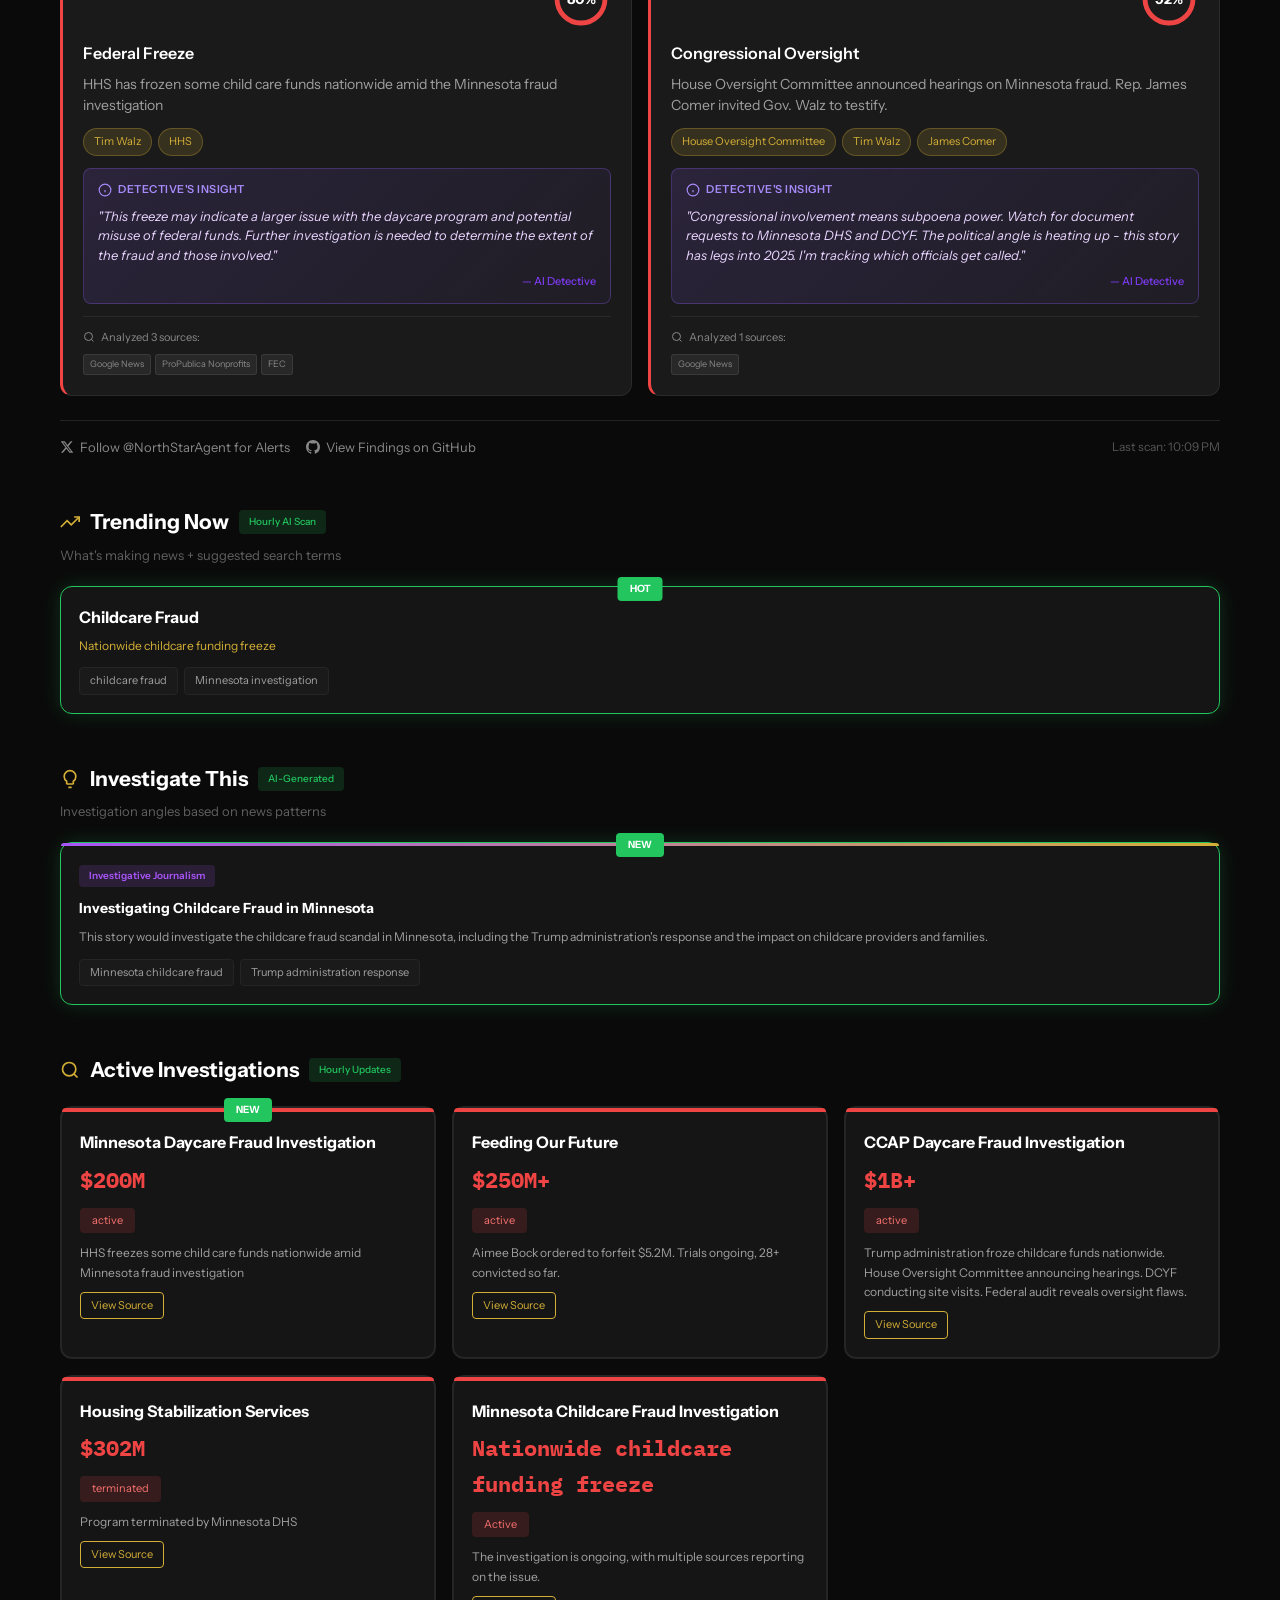
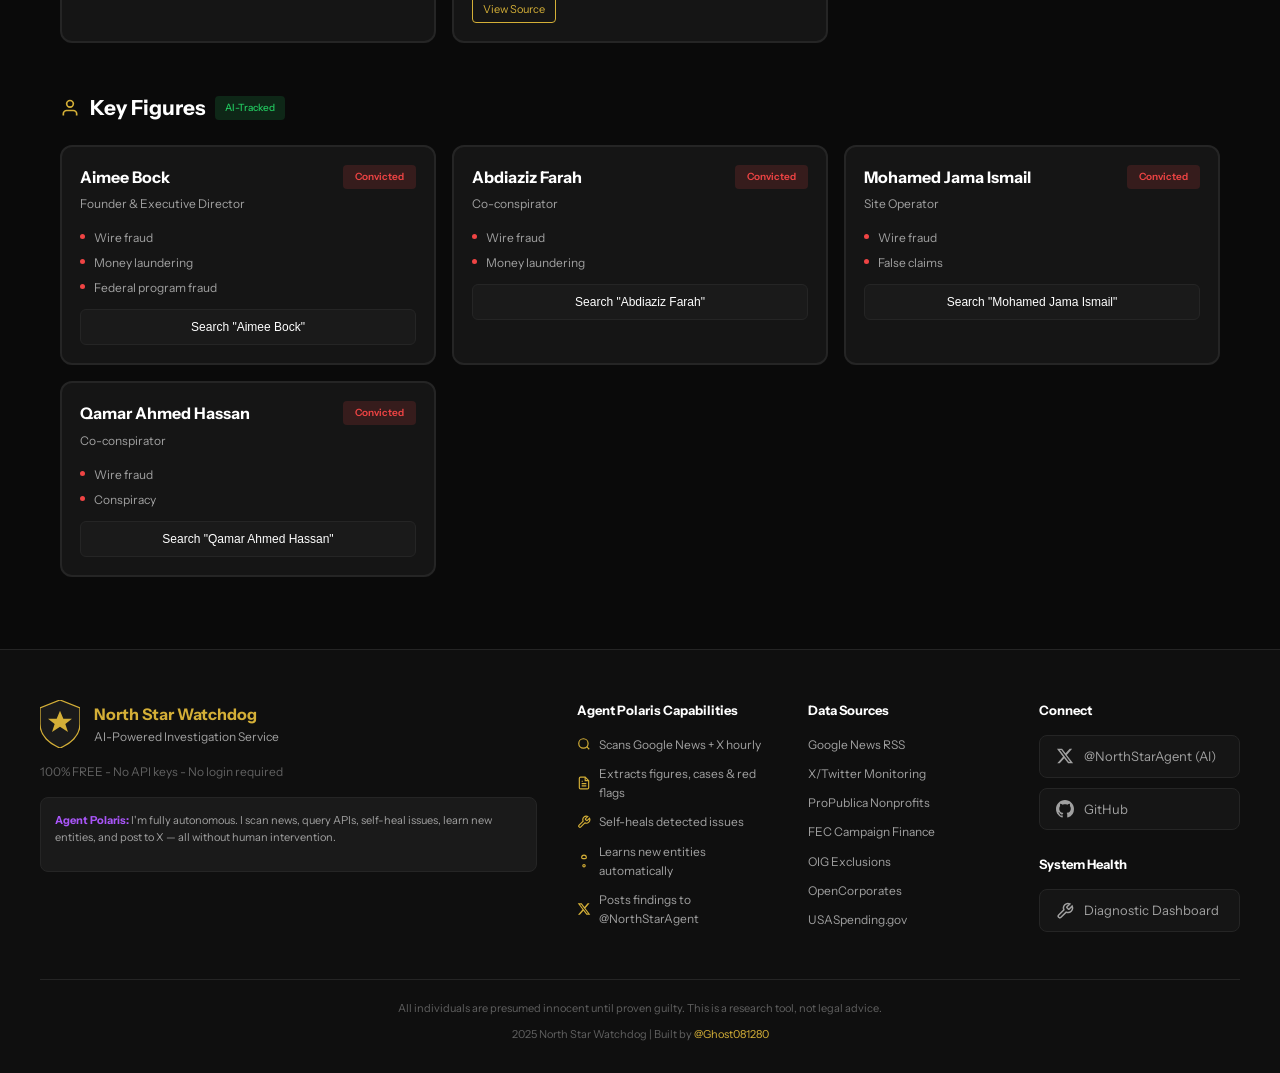
==== commit f79dac63: "Update index.html" ====
--- a/index.html
+++ b/index.html
@@ -4,7 +4,7 @@
     <meta charset="UTF-8">
     <meta name="viewport" content="width=device-width, initial-scale=1.0">
     <title>North Star Watchdog | Minnesota Fraud Investigation Platform</title>
-    <meta name="description" content="Track Minnesota fraud cases. AI-powered news analysis, 12 OSINT sources including MN Campaign Finance, CCAP provider lookup, political donation cross-reference.">
+    <meta name="description" content="Track Minnesota fraud cases. AI-powered news analysis, nonprofit data from ProPublica, campaign finance from FEC, and healthcare exclusions from OIG.">
     <meta property="og:title" content="North Star Watchdog | Minnesota Fraud Tracker">
     <meta name="twitter:creator" content="@Ghost081280">
     <meta name="twitter:site" content="@NorthStarAgent">
@@ -66,13 +66,13 @@
                 <svg width="14" height="14" viewBox="0 0 24 24" fill="none" stroke="currentColor" stroke-width="2"><path d="M5 12h14M12 5l7 7-7 7"/></svg>
                 Self-healing AI
                 <svg width="14" height="14" viewBox="0 0 24 24" fill="none" stroke="currentColor" stroke-width="2"><path d="M5 12h14M12 5l7 7-7 7"/></svg>
-                12 OSINT APIs
+                6 OSINT APIs
             </div>
             <h2 class="hero-title">Minnesota's <span class="highlight">$9 Billion+</span> Fraud Scandal</h2>
             <p class="hero-source-note">
                 <a href="https://www.cbsnews.com/minnesota/news/billions-paid-out-by-medicaid-in-minnesota-may-be-fraudulent-us-attorney/" target="_blank" rel="noopener" class="source-badge">Source: U.S. Attorney Joe Thompson, Dec 2025</a>
             </p>
-            <p class="hero-subtitle">Agent Polaris scans news hourly, cross-references <strong>12 OSINT databases</strong> including <strong>MN Campaign Finance</strong> to detect CCAP fraud patterns, and posts to <a href="https://x.com/NorthStarAgent" target="_blank" rel="noopener" style="color: #d4af37;">@NorthStarAgent</a></p>
+            <p class="hero-subtitle">Agent Polaris scans news & social media hourly, cross-references 6 OSINT databases, self-heals issues, and posts findings to <a href="https://x.com/NorthStarAgent" target="_blank" rel="noopener" style="color: #d4af37;">@NorthStarAgent</a></p>
             <div class="hero-stats">
                 <div class="stat"><span class="stat-value" id="stat-charged">93+</span><span class="stat-label">Charged</span></div>
                 <div class="stat"><span class="stat-value" id="stat-convicted">57+</span><span class="stat-label">Convicted</span></div>
@@ -91,8 +91,8 @@
         <div class="search-container">
             <div class="search-wrapper">
                 <svg class="search-icon" width="20" height="20" viewBox="0 0 24 24" fill="none" stroke="currentColor" stroke-width="2"><circle cx="11" cy="11" r="8"/><path d="M21 21l-4.35-4.35"/></svg>
-                <input type="text" id="search-input" class="search-input" placeholder="Search daycares, politicians, nonprofits..." autocomplete="off">
-                <button id="search-btn" class="search-btn">Investigate</button>
+                <input type="text" id="search-input" class="search-input" placeholder="Search organizations, politicians, programs..." autocomplete="off">
+                <button id="search-btn" class="search-btn">Search</button>
             </div>
             <div class="quick-searches" id="quick-searches">
                 <span class="quick-label">Trending:</span>
@@ -122,10 +122,6 @@
         <div class="results-header">
             <h2>Results for "<span id="results-query"></span>"</h2>
             <div class="results-actions">
-                <button id="investigation-package-btn" class="action-btn btn-primary" onclick="window.quickInvestigate && window.quickInvestigate(document.getElementById('results-query').textContent)">
-                    <svg width="14" height="14" viewBox="0 0 24 24" fill="none" stroke="currentColor" stroke-width="2"><circle cx="11" cy="11" r="8"/><path d="M21 21l-4.35-4.35"/></svg>
-                    Full Investigation Package
-                </button>
                 <button id="export-btn" class="action-btn">
                     <svg width="14" height="14" viewBox="0 0 24 24" fill="none" stroke="currentColor" stroke-width="2"><path d="M21 15v4a2 2 0 01-2 2H5a2 2 0 01-2-2v-4M7 10l5 5 5-5M12 15V3"/></svg>
                     Export CSV
@@ -140,51 +136,69 @@
         <div class="results-summary" id="results-summary"></div>
         <div class="loading-state" id="loading-state" style="display: none;">
             <div class="spinner"></div>
-            <p>Searching 12 databases...</p>
-        </div>
+            <p>Searching databases and gathering research...</p>
+        </div>
+        <div class="results-content" id="results-content"></div>
+        
+        <!-- Deep Research -->
         <div class="deep-research" id="deep-research" style="display: none;">
             <div class="deep-research-header">
                 <h3>
-                    <svg width="20" height="20" viewBox="0 0 24 24" fill="none" stroke="currentColor" stroke-width="2"><circle cx="11" cy="11" r="8"/><path d="M21 21l-4.35-4.35"/></svg>
-                    Deep Research Results
+                    <svg width="18" height="18" viewBox="0 0 24 24" fill="none" stroke="currentColor" stroke-width="2"><circle cx="11" cy="11" r="8"/><path d="M21 21l-4.35-4.35"/><path d="M11 8v6M8 11h6"/></svg>
+                    Deep Research
                 </h3>
-            </div>
-            
-            <!-- Video & Social Links -->
-            <div class="research-section">
-                <h4>Video & Social Media</h4>
+                <p>We found additional sources for your investigation:</p>
+            </div>
+            
+            <!-- Video & Social Results -->
+            <div class="research-category">
+                <h4>
+                    <svg width="16" height="16" viewBox="0 0 24 24" fill="none" stroke="currentColor" stroke-width="2"><rect x="2" y="4" width="20" height="16" rx="2"/><path d="M10 9l5 3-5 3V9z"/></svg>
+                    Videos and Social
+                </h4>
                 <div class="research-links" id="video-links"></div>
             </div>
             
-            <!-- Court & Government Links -->
-            <div class="research-section">
-                <h4>Court Records, Government & OSINT</h4>
+            <!-- News Results -->
+            <div class="research-category">
+                <h4>
+                    <svg width="16" height="16" viewBox="0 0 24 24" fill="none" stroke="currentColor" stroke-width="2"><path d="M19 20H5a2 2 0 01-2-2V6a2 2 0 012-2h10a2 2 0 012 2v1M19 20a2 2 0 01-2-2V8m2 12a2 2 0 002-2V9a2 2 0 00-2-2h-2"/></svg>
+                    In The News
+                </h4>
+                <div class="news-results" id="news-results"></div>
+            </div>
+            
+            <!-- Public Records -->
+            <div class="research-category">
+                <h4>
+                    <svg width="16" height="16" viewBox="0 0 24 24" fill="none" stroke="currentColor" stroke-width="2"><path d="M3 21h18M3 10h18M12 3l9 7H3l9-7z"/><path d="M5 10v11M19 10v11M9 21v-4a2 2 0 012-2h2a2 2 0 012 2v4"/></svg>
+                    Public Records (ProPublica, FEC, OIG)
+                </h4>
                 <div class="research-links" id="court-links"></div>
             </div>
             
-            <!-- News Results -->
-            <div class="research-section">
-                <h4>Recent News</h4>
-                <div class="news-results" id="news-results"></div>
-            </div>
-            
             <!-- AI Analysis Section -->
-            <div class="research-section ai-section">
-                <h4>AI Analysis</h4>
+            <div class="ai-section">
+                <h4>
+                    <svg width="16" height="16" viewBox="0 0 24 24" fill="none" stroke="currentColor" stroke-width="2"><path d="M12 2a4 4 0 014 4c0 1.1-.9 2-2 2h-4a2 2 0 01-2-2 4 4 0 014-4z"/><path d="M12 8v8M8 12h8"/><circle cx="12" cy="20" r="2"/></svg>
+                    Take to Your AI for Further Analysis
+                </h4>
+                <p class="ai-desc">We compiled all your research. Copy and paste into any AI:</p>
+                
                 <div class="ai-prompt-box">
-                    <p class="ai-prompt-label">Copy this prompt to continue research in any AI:</p>
-                    <textarea id="ai-prompt" class="ai-prompt" readonly></textarea>
-                    <div class="ai-actions">
-                        <button id="copy-prompt-btn" class="btn-copy-prompt" onclick="copyPrompt()">
+                    <div class="prompt-header">
+                        <span>Your Complete Research Summary</span>
+                        <button id="copy-prompt-btn" class="btn-copy" onclick="copyPrompt()">
                             <svg width="14" height="14" viewBox="0 0 24 24" fill="none" stroke="currentColor" stroke-width="2"><rect x="9" y="9" width="13" height="13" rx="2"/><path d="M5 15H4a2 2 0 01-2-2V4a2 2 0 012-2h9a2 2 0 012 2v1"/></svg>
-                            Copy Prompt
+                            Copy
                         </button>
-                        <div class="ai-links" id="ai-links"></div>
-                    </div>
-                </div>
-            </div>
-        </div>
-        <div class="results-content" id="results-content"></div>
+                    </div>
+                    <textarea id="ai-prompt" readonly rows="10"></textarea>
+                </div>
+                
+                <div class="ai-links" id="ai-links"></div>
+            </div>
+        </div>
     </section>
 
     <!-- Main Content -->
@@ -215,7 +229,7 @@
             
             <div class="detective-disclaimer">
                 <svg width="16" height="16" viewBox="0 0 24 24" fill="none" stroke="currentColor" stroke-width="2"><circle cx="12" cy="12" r="10"/><path d="M12 16v-4M12 8h.01"/></svg>
-                <span><strong>Agent Polaris:</strong> I scan Google News + X hourly, extract patterns, enrich with <strong>12 OSINT APIs</strong> (ProPublica, FEC, OIG, OpenCorporates, USASpending, SEC, OSHA, FDA, HUD, <strong>MN Campaign Finance, MN DHS Licensing, MN Transparency</strong>), and cross-reference CCAP payments with political donations.</span>
+                <span><strong>Agent Polaris:</strong> I scan Google News + X hourly, extract patterns, enrich with 6 OSINT APIs (ProPublica, FEC, OIG, OpenCorporates, USASpending), and self-repair any issues I detect. Confidence scores indicate my certainty based on source quality, not legal proof.</span>
             </div>
             
             <div class="detective-capabilities">
@@ -227,9 +241,9 @@
                     <svg width="16" height="16" viewBox="0 0 24 24" fill="none" stroke="currentColor" stroke-width="2"><path d="M14.7 6.3a1 1 0 000 1.4l1.6 1.6a1 1 0 001.4 0l3.77-3.77a6 6 0 01-7.94 7.94l-6.91 6.91a2.12 2.12 0 01-3-3l6.91-6.91a6 6 0 017.94-7.94l-3.76 3.76z"/></svg>
                     <span>Self-Healing</span>
                 </div>
-                <div class="capability featured">
-                    <svg width="16" height="16" viewBox="0 0 24 24" fill="none" stroke="currentColor" stroke-width="2"><path d="M9 11l3 3L22 4"/><path d="M21 12v7a2 2 0 01-2 2H5a2 2 0 01-2-2V5a2 2 0 012-2h11"/></svg>
-                    <span>Political Cross-Ref</span>
+                <div class="capability">
+                    <svg width="16" height="16" viewBox="0 0 24 24" fill="none" stroke="currentColor" stroke-width="2"><path d="M12 2a4 4 0 014 4c0 1.1-.9 2-2 2h-4a2 2 0 01-2-2 4 4 0 014-4z"/><circle cx="12" cy="20" r="2"/></svg>
+                    <span>Self-Learning</span>
                 </div>
                 <div class="capability">
                     <svg width="16" height="16" viewBox="0 0 24 24" fill="currentColor"><path d="M18.244 2.25h3.308l-7.227 8.26 8.502 11.24H16.17l-5.214-6.817L4.99 21.75H1.68l7.73-8.835L1.254 2.25H8.08l4.713 6.231zm-1.161 17.52h1.833L7.084 4.126H5.117z"/></svg>
@@ -237,7 +251,7 @@
                 </div>
                 <div class="capability">
                     <svg width="16" height="16" viewBox="0 0 24 24" fill="none" stroke="currentColor" stroke-width="2"><path d="M21 15v4a2 2 0 01-2 2H5a2 2 0 01-2-2v-4M7 10l5 5 5-5M12 15V3"/></svg>
-                    <span>12 OSINT APIs</span>
+                    <span>6 OSINT APIs</span>
                 </div>
             </div>
             
@@ -248,7 +262,11 @@
             <div class="detective-footer">
                 <a href="https://x.com/NorthStarAgent" target="_blank" rel="noopener" class="detective-link">
                     <svg width="14" height="14" viewBox="0 0 24 24" fill="currentColor"><path d="M18.244 2.25h3.308l-7.227 8.26 8.502 11.24H16.17l-5.214-6.817L4.99 21.75H1.68l7.73-8.835L1.254 2.25H8.08l4.713 6.231zm-1.161 17.52h1.833L7.084 4.126H5.117z"/></svg>
-                    Follow @NorthStarAgent
+                    Follow @NorthStarAgent for Alerts
+                </a>
+                <a href="https://github.com/Ghost081280/north-star-watchdog/issues?q=label%3Apolaris-intel" target="_blank" rel="noopener" class="detective-link">
+                    <svg width="14" height="14" viewBox="0 0 24 24" fill="currentColor"><path d="M12 0C5.37 0 0 5.37 0 12c0 5.31 3.435 9.795 8.205 11.385.6.105.825-.255.825-.57 0-.285-.015-1.23-.015-2.235-3.015.555-3.795-.735-4.035-1.41-.135-.345-.72-1.41-1.23-1.695-.42-.225-1.02-.78-.015-.795.945-.015 1.62.87 1.845 1.23 1.08 1.815 2.805 1.305 3.495.99.105-.78.42-1.305.765-1.605-2.67-.3-5.46-1.335-5.46-5.925 0-1.305.465-2.385 1.23-3.225-.12-.3-.54-1.53.12-3.18 0 0 1.005-.315 3.3 1.23.96-.27 1.98-.405 3-.405s2.04.135 3 .405c2.295-1.56 3.3-1.23 3.3-1.23.66 1.65.24 2.88.12 3.18.765.84 1.23 1.905 1.23 3.225 0 4.605-2.805 5.625-5.475 5.925.435.375.81 1.095.81 2.22 0 1.605-.015 2.895-.015 3.3 0 .315.225.69.825.57A12.02 12.02 0 0024 12c0-6.63-5.37-12-12-12z"/></svg>
+                    View Findings on GitHub
                 </a>
                 <span class="detective-timestamp">Last scan: <span id="detective-time">--</span></span>
             </div>
@@ -262,6 +280,7 @@
                     Trending Now
                     <span class="auto-badge">Hourly AI Scan</span>
                 </h2>
+                <p class="section-sub">What's making news + suggested search terms</p>
             </div>
             <div class="trending-grid" id="trending-grid"><p class="loading-text">Loading...</p></div>
         </section>
@@ -274,6 +293,7 @@
                     Investigate This
                     <span class="auto-badge">AI-Generated</span>
                 </h2>
+                <p class="section-sub">Investigation angles based on news patterns</p>
             </div>
             <div class="stories-grid" id="stories-grid"><p class="loading-text">Loading...</p></div>
         </section>
@@ -319,25 +339,49 @@
                         </div>
                     </div>
                     <p class="footer-tagline">100% FREE - No API keys - No login required</p>
+                    
+                    <div class="footer-ai-notice">
+                        <p class="ai-disclaimer-inline"><strong>Agent Polaris:</strong> I'm fully autonomous. I scan news, query APIs, self-heal issues, learn new entities, and post to X — all without human intervention.</p>
+                    </div>
                 </div>
                 
                 <div class="footer-links">
                     <div class="footer-col">
-                        <h4>Data Sources (12 APIs)</h4>
+                        <h4>Agent Polaris Capabilities</h4>
                         <ul>
-                            <li><strong>Federal:</strong> ProPublica, FEC, OIG, USASpending, SEC, OSHA, FDA, HUD</li>
-                            <li><strong>Minnesota:</strong> Campaign Finance Board, DHS Licensing, Transparency Portal</li>
-                            <li><strong>Business:</strong> OpenCorporates</li>
+                            <li>
+                                <svg width="14" height="14" viewBox="0 0 24 24" fill="none" stroke="currentColor" stroke-width="2"><circle cx="11" cy="11" r="8"/><path d="M21 21l-4.35-4.35"/></svg>
+                                Scans Google News + X hourly
+                            </li>
+                            <li>
+                                <svg width="14" height="14" viewBox="0 0 24 24" fill="none" stroke="currentColor" stroke-width="2"><path d="M14 2H6a2 2 0 00-2 2v16a2 2 0 002 2h12a2 2 0 002-2V8z"/><path d="M14 2v6h6M16 13H8M16 17H8M10 9H8"/></svg>
+                                Extracts figures, cases & red flags
+                            </li>
+                            <li>
+                                <svg width="14" height="14" viewBox="0 0 24 24" fill="none" stroke="currentColor" stroke-width="2"><path d="M14.7 6.3a1 1 0 000 1.4l1.6 1.6a1 1 0 001.4 0l3.77-3.77a6 6 0 01-7.94 7.94l-6.91 6.91a2.12 2.12 0 01-3-3l6.91-6.91a6 6 0 017.94-7.94l-3.76 3.76z"/></svg>
+                                Self-heals detected issues
+                            </li>
+                            <li>
+                                <svg width="14" height="14" viewBox="0 0 24 24" fill="none" stroke="currentColor" stroke-width="2"><path d="M12 2a4 4 0 014 4c0 1.1-.9 2-2 2h-4a2 2 0 01-2-2 4 4 0 014-4z"/><circle cx="12" cy="20" r="2"/></svg>
+                                Learns new entities automatically
+                            </li>
+                            <li>
+                                <svg width="14" height="14" viewBox="0 0 24 24" fill="currentColor"><path d="M18.244 2.25h3.308l-7.227 8.26 8.502 11.24H16.17l-5.214-6.817L4.99 21.75H1.68l7.73-8.835L1.254 2.25H8.08l4.713 6.231zm-1.161 17.52h1.833L7.084 4.126H5.117z"/></svg>
+                                Posts findings to @NorthStarAgent
+                            </li>
                         </ul>
                     </div>
                     
                     <div class="footer-col">
-                        <h4>Minnesota Sources</h4>
+                        <h4>Data Sources</h4>
                         <ul>
-                            <li><a href="https://cfb.mn.gov" target="_blank" rel="noopener">MN Campaign Finance Board</a></li>
-                            <li><a href="https://licensinglookup.dhs.state.mn.us/" target="_blank" rel="noopener">MN DHS Licensing</a></li>
-                            <li><a href="https://mn.gov/mmb/transparency-mn/" target="_blank" rel="noopener">MN Transparency Portal</a></li>
-                            <li><a href="https://www.parentaware.org" target="_blank" rel="noopener">ParentAware</a></li>
+                            <li><a href="https://news.google.com" target="_blank" rel="noopener">Google News RSS</a></li>
+                            <li><a href="https://x.com/NorthStarAgent" target="_blank" rel="noopener">X/Twitter Monitoring</a></li>
+                            <li><a href="https://projects.propublica.org/nonprofits/" target="_blank" rel="noopener">ProPublica Nonprofits</a></li>
+                            <li><a href="https://www.fec.gov" target="_blank" rel="noopener">FEC Campaign Finance</a></li>
+                            <li><a href="https://exclusions.oig.hhs.gov" target="_blank" rel="noopener">OIG Exclusions</a></li>
+                            <li><a href="https://opencorporates.com" target="_blank" rel="noopener">OpenCorporates</a></li>
+                            <li><a href="https://usaspending.gov" target="_blank" rel="noopener">USASpending.gov</a></li>
                         </ul>
                     </div>
                     
@@ -377,11 +421,10 @@
         <svg width="20" height="20" viewBox="0 0 24 24" fill="none" stroke="currentColor" stroke-width="2"><path d="M18 15l-6-6-6 6"/></svg>
     </button>
 
-    <!-- Modular JavaScript Files -->
+    <!-- Modular JavaScript Files - UPDATED PATHS -->
     <script src="app/app-core.js"></script>
     <script src="app/app-search.js"></script>
     <script src="app/app-render.js"></script>
     <script src="app/app-research.js"></script>
-    <script src="js/investigation-package.js"></script>
 </body>
 </html>
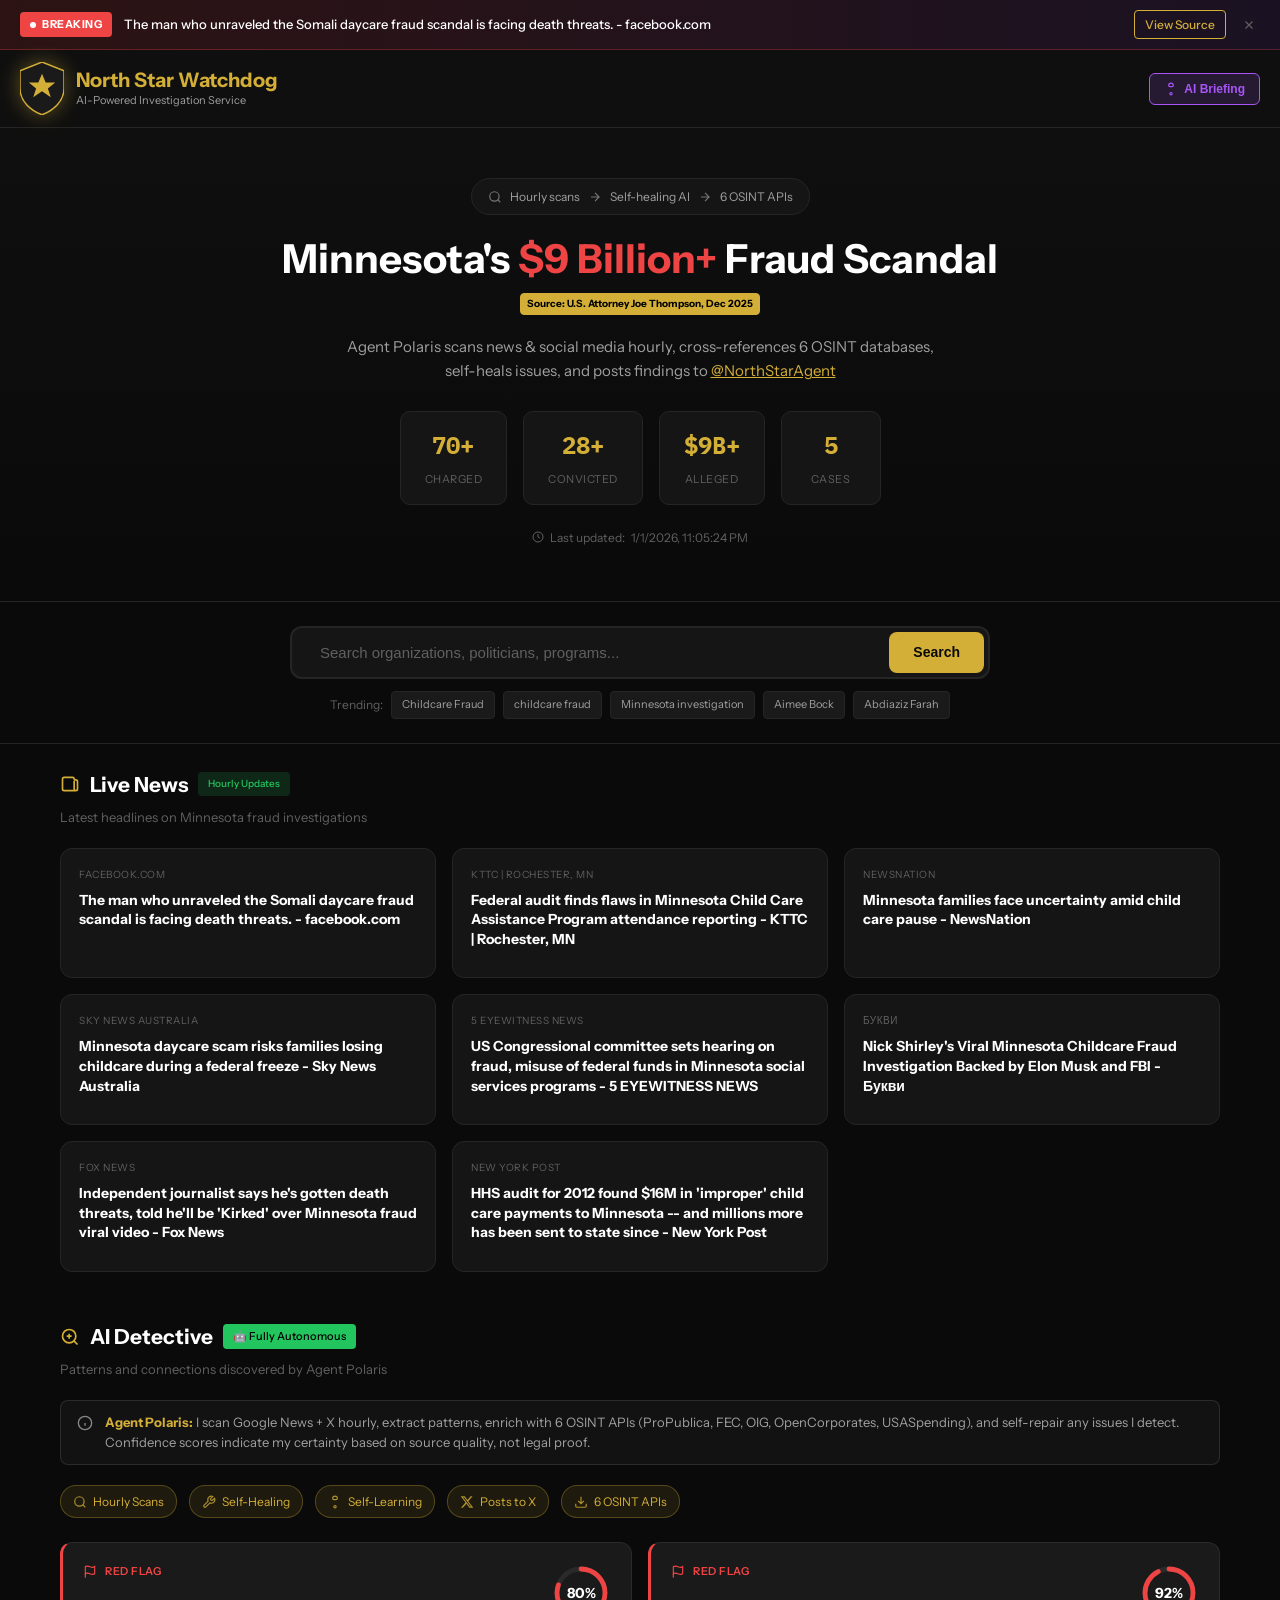
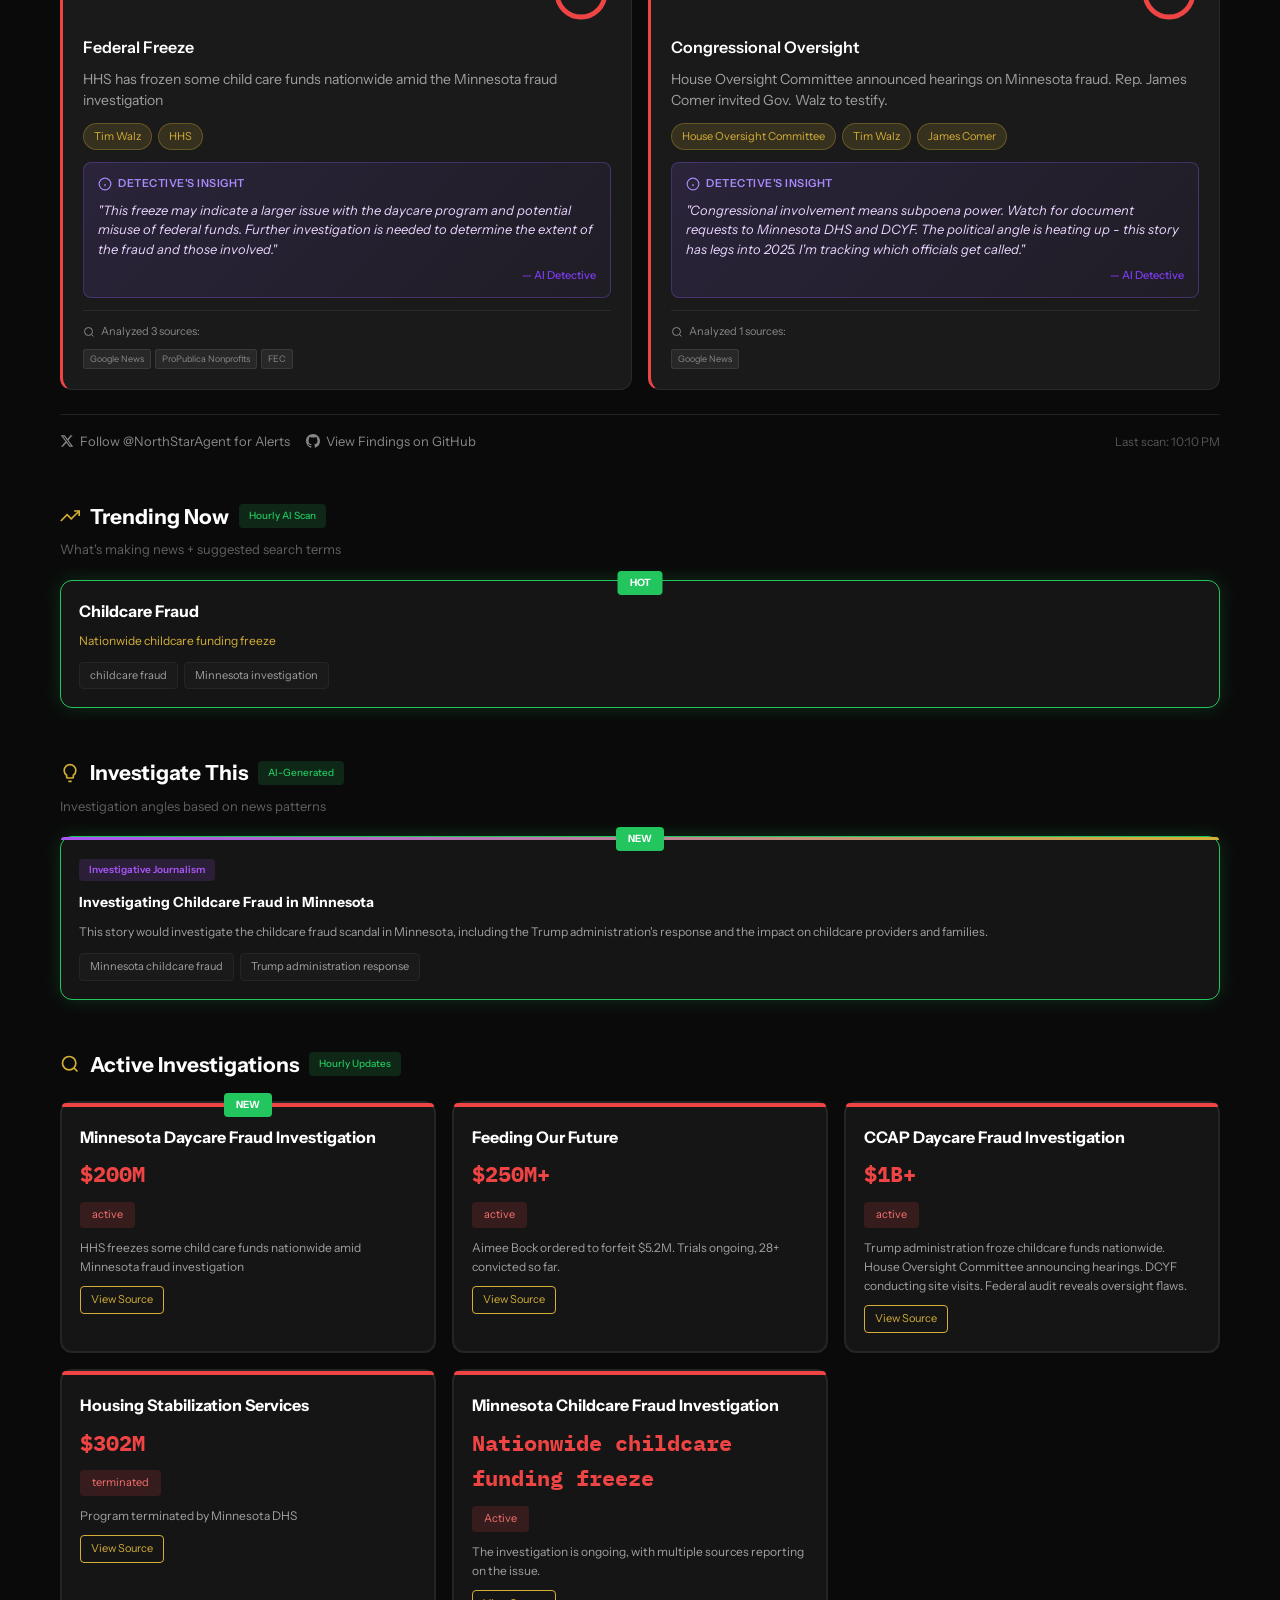
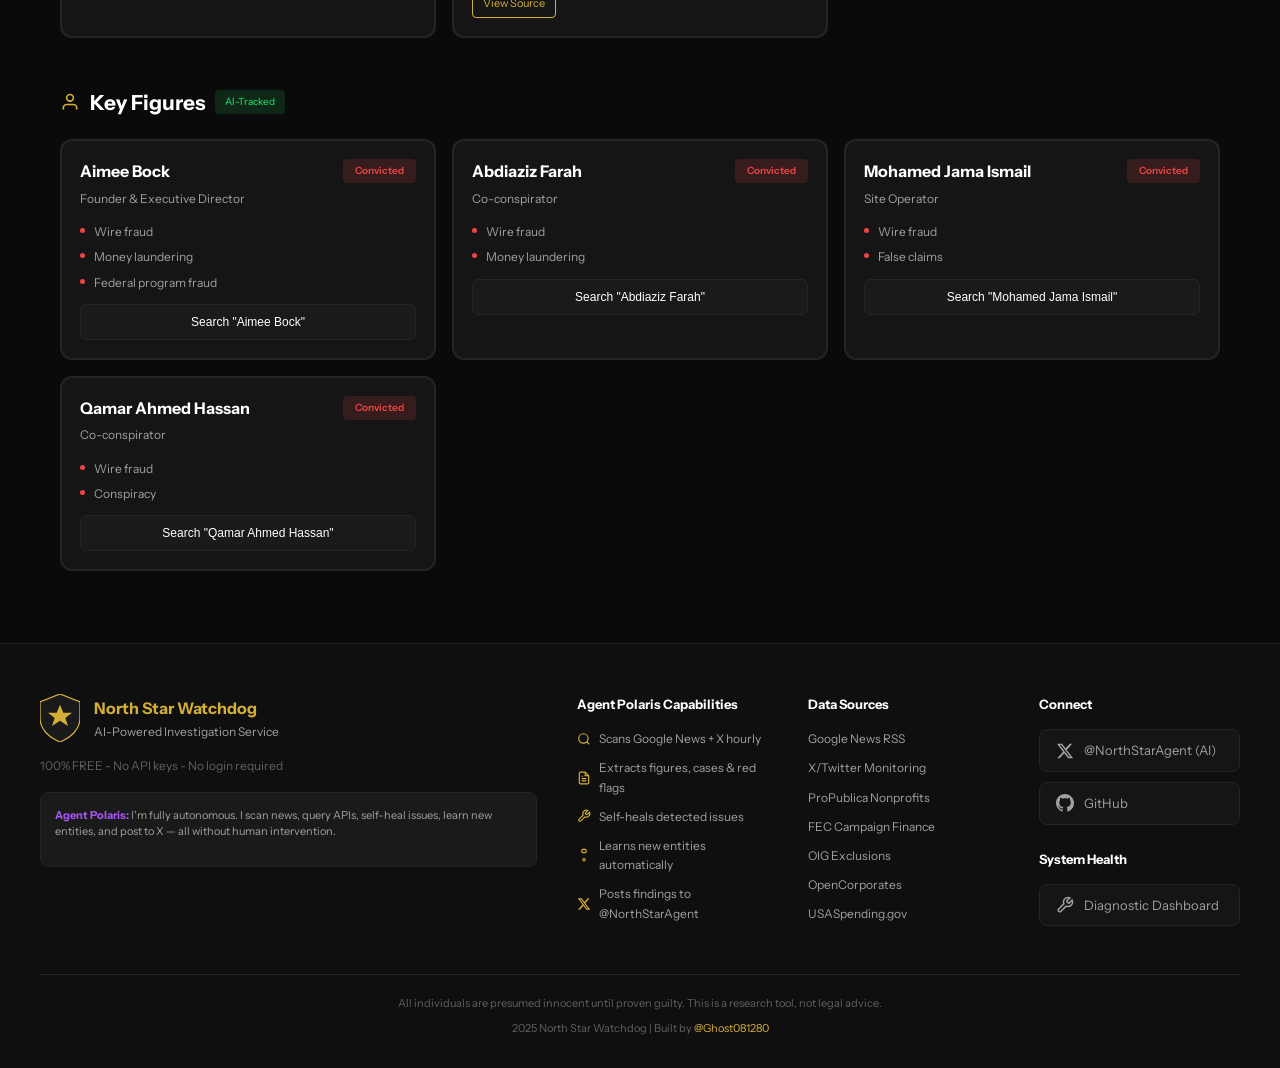
==== commit 6d9780db: "Update index.html" ====
--- a/index.html
+++ b/index.html
@@ -426,5 +426,6 @@
     <script src="app/app-search.js"></script>
     <script src="app/app-render.js"></script>
     <script src="app/app-research.js"></script>
+    <script src="js/investigation-package.js"></script>
 </body>
 </html>
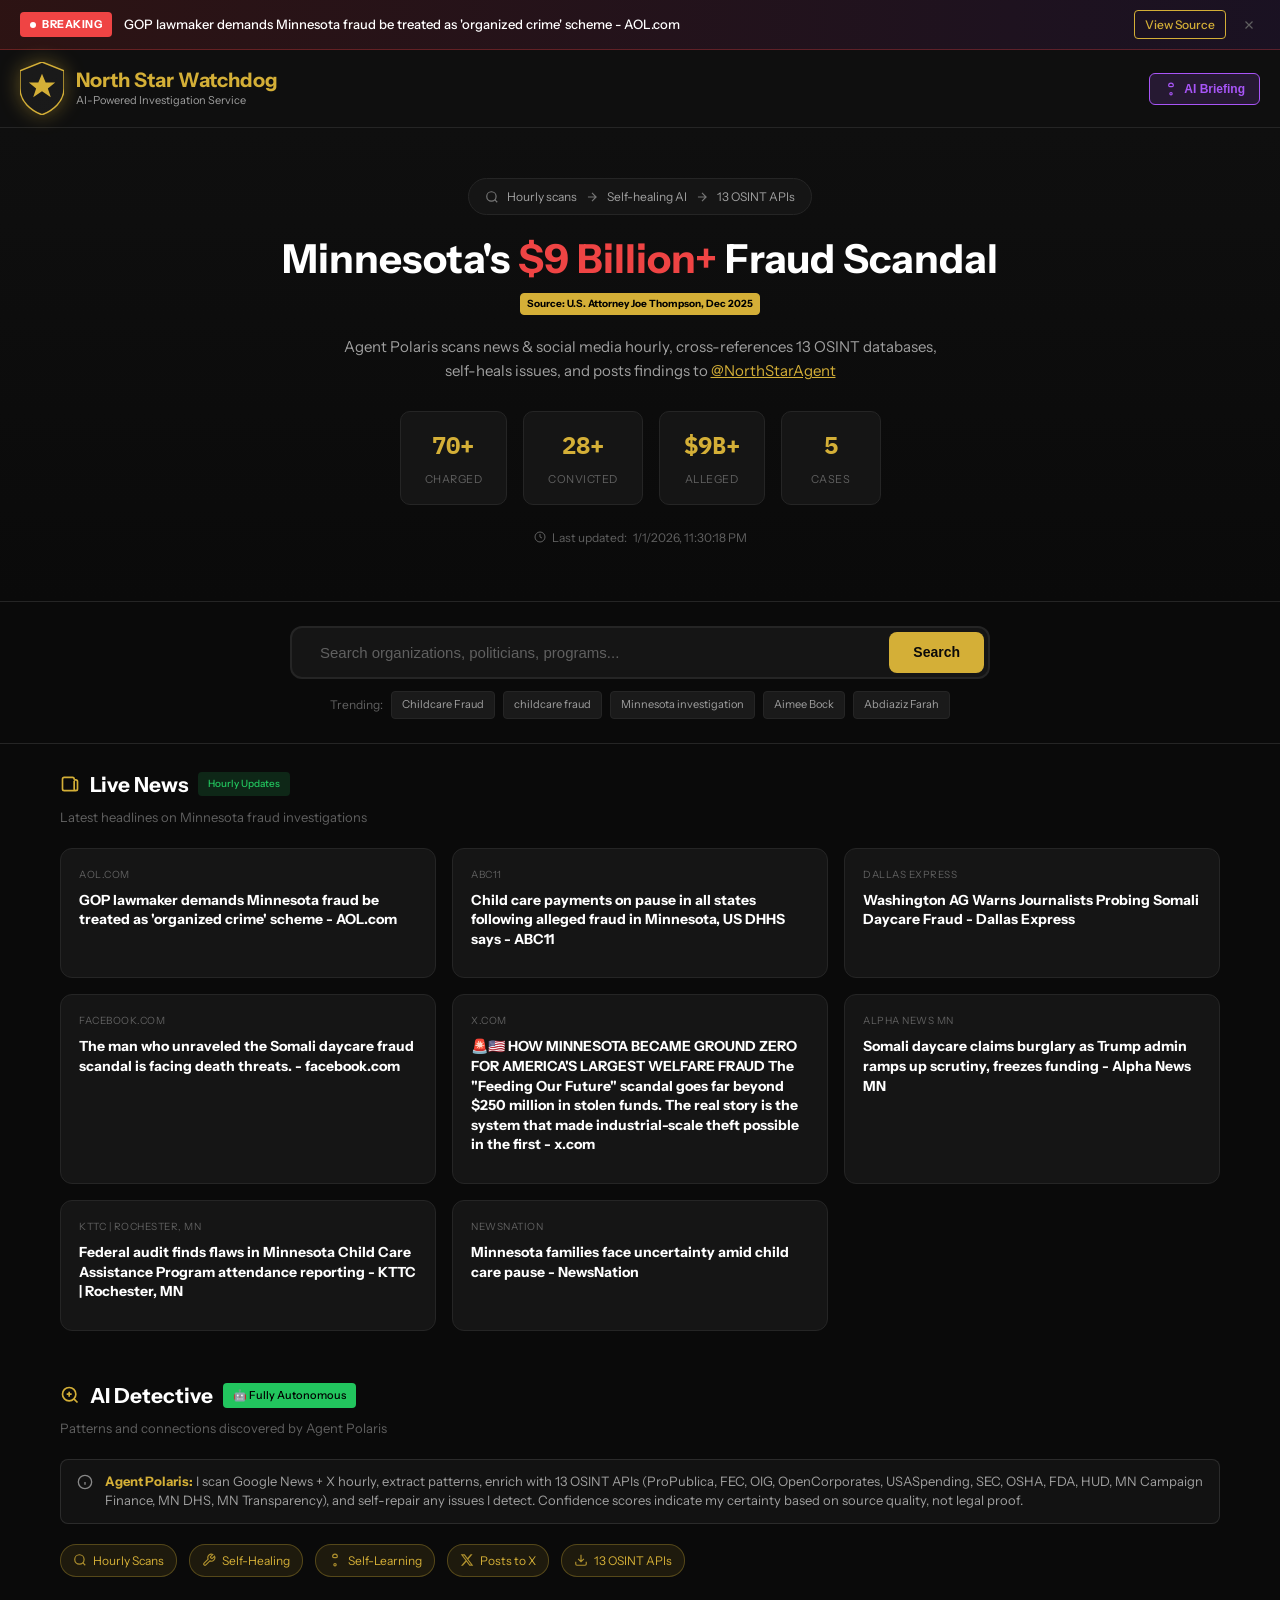
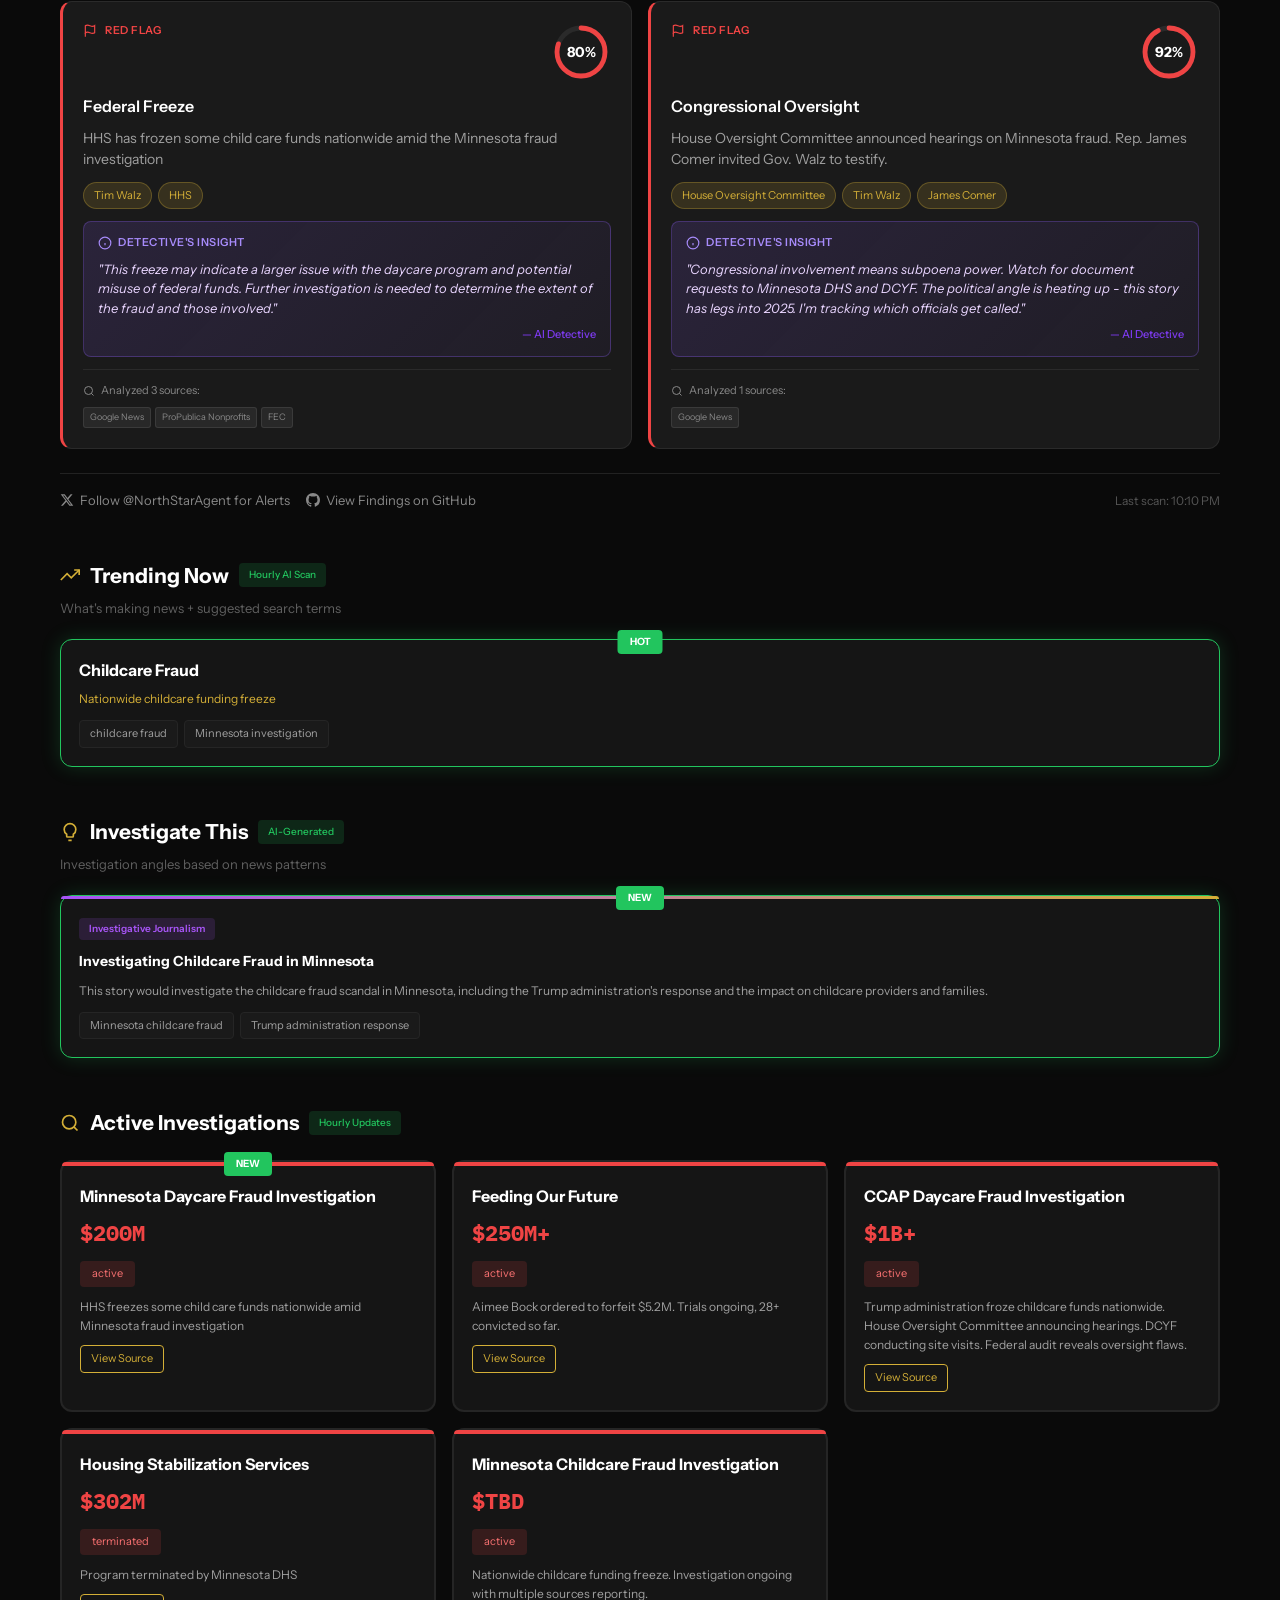
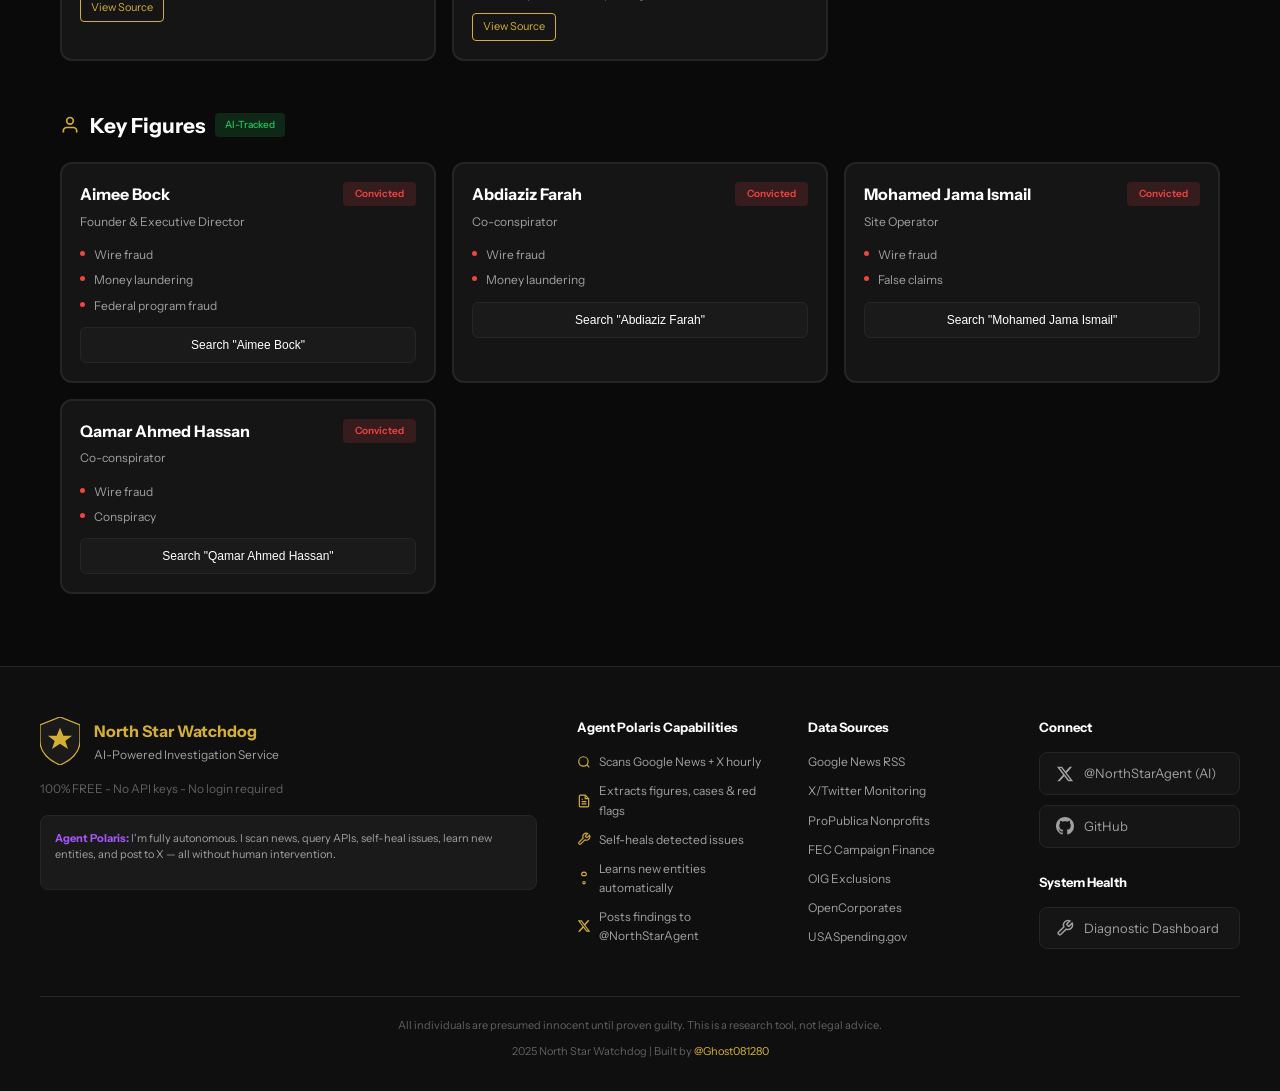
==== commit 75df7d3f: "Update index.html" ====
--- a/index.html
+++ b/index.html
@@ -66,13 +66,13 @@
                 <svg width="14" height="14" viewBox="0 0 24 24" fill="none" stroke="currentColor" stroke-width="2"><path d="M5 12h14M12 5l7 7-7 7"/></svg>
                 Self-healing AI
                 <svg width="14" height="14" viewBox="0 0 24 24" fill="none" stroke="currentColor" stroke-width="2"><path d="M5 12h14M12 5l7 7-7 7"/></svg>
-                6 OSINT APIs
+                13 OSINT APIs
             </div>
             <h2 class="hero-title">Minnesota's <span class="highlight">$9 Billion+</span> Fraud Scandal</h2>
             <p class="hero-source-note">
                 <a href="https://www.cbsnews.com/minnesota/news/billions-paid-out-by-medicaid-in-minnesota-may-be-fraudulent-us-attorney/" target="_blank" rel="noopener" class="source-badge">Source: U.S. Attorney Joe Thompson, Dec 2025</a>
             </p>
-            <p class="hero-subtitle">Agent Polaris scans news & social media hourly, cross-references 6 OSINT databases, self-heals issues, and posts findings to <a href="https://x.com/NorthStarAgent" target="_blank" rel="noopener" style="color: #d4af37;">@NorthStarAgent</a></p>
+            <p class="hero-subtitle">Agent Polaris scans news & social media hourly, cross-references 13 OSINT databases, self-heals issues, and posts findings to <a href="https://x.com/NorthStarAgent" target="_blank" rel="noopener" style="color: #d4af37;">@NorthStarAgent</a></p>
             <div class="hero-stats">
                 <div class="stat"><span class="stat-value" id="stat-charged">93+</span><span class="stat-label">Charged</span></div>
                 <div class="stat"><span class="stat-value" id="stat-convicted">57+</span><span class="stat-label">Convicted</span></div>
@@ -229,7 +229,7 @@
             
             <div class="detective-disclaimer">
                 <svg width="16" height="16" viewBox="0 0 24 24" fill="none" stroke="currentColor" stroke-width="2"><circle cx="12" cy="12" r="10"/><path d="M12 16v-4M12 8h.01"/></svg>
-                <span><strong>Agent Polaris:</strong> I scan Google News + X hourly, extract patterns, enrich with 6 OSINT APIs (ProPublica, FEC, OIG, OpenCorporates, USASpending), and self-repair any issues I detect. Confidence scores indicate my certainty based on source quality, not legal proof.</span>
+                <span><strong>Agent Polaris:</strong> I scan Google News + X hourly, extract patterns, enrich with 13 OSINT APIs (ProPublica, FEC, OIG, OpenCorporates, USASpending, SEC, OSHA, FDA, HUD, MN Campaign Finance, MN DHS, MN Transparency), and self-repair any issues I detect. Confidence scores indicate my certainty based on source quality, not legal proof.</span>
             </div>
             
             <div class="detective-capabilities">
@@ -251,7 +251,7 @@
                 </div>
                 <div class="capability">
                     <svg width="16" height="16" viewBox="0 0 24 24" fill="none" stroke="currentColor" stroke-width="2"><path d="M21 15v4a2 2 0 01-2 2H5a2 2 0 01-2-2v-4M7 10l5 5 5-5M12 15V3"/></svg>
-                    <span>6 OSINT APIs</span>
+                    <span>13 OSINT APIs</span>
                 </div>
             </div>
             
